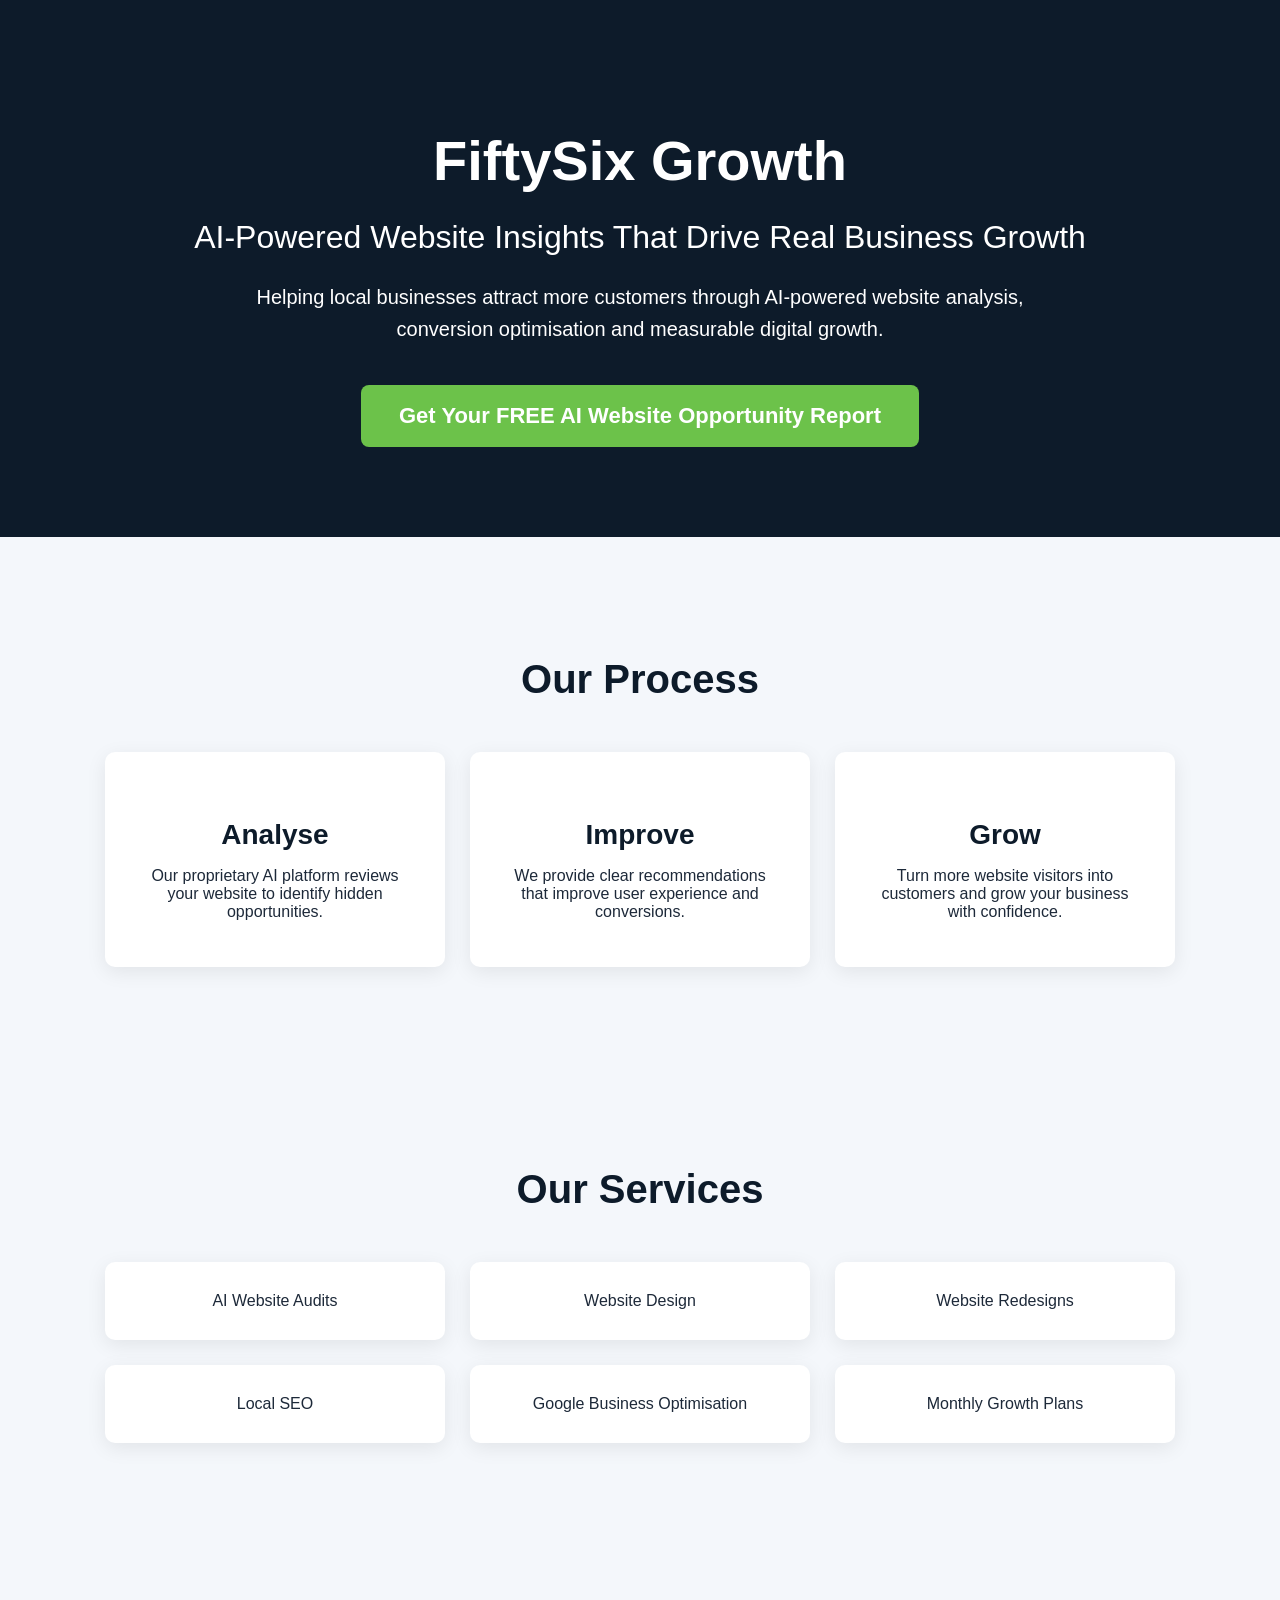
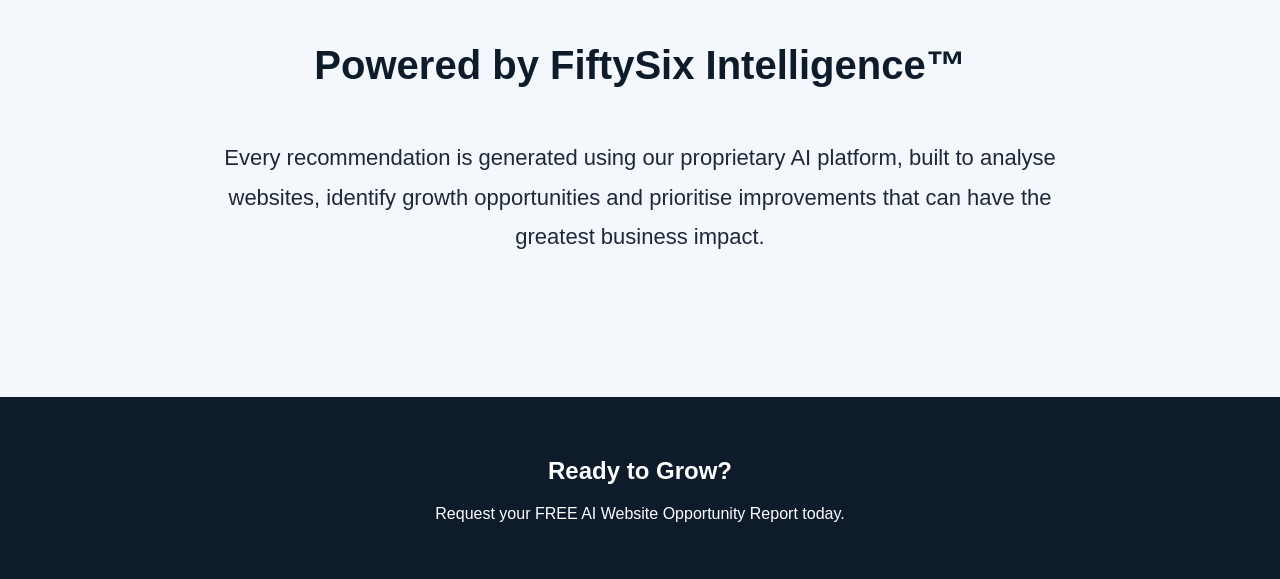
==== index.html @ 1004cc9d "Add initial homepage" ====
<!DOCTYPE html>
<html lang="en">
<head>
<meta charset="UTF-8">
<meta name="viewport" content="width=device-width, initial-scale=1.0">

<title>FiftySix Growth | AI Website Growth Experts</title>

<style>

body{
margin:0;
font-family:Arial, Helvetica, sans-serif;
background:#f4f7fb;
color:#1d2939;
}

header{
background:#0d1b2a;
color:white;
padding:90px 20px;
text-align:center;
}

header h1{
font-size:56px;
margin-bottom:15px;
}

header h2{
font-size:32px;
font-weight:300;
margin-bottom:25px;
}

header p{
max-width:850px;
margin:auto;
font-size:20px;
line-height:1.6;
}

.button{
display:inline-block;
margin-top:40px;
padding:18px 38px;
background:#6cc24a;
color:white;
text-decoration:none;
font-size:22px;
font-weight:bold;
border-radius:8px;
}

section{
max-width:1100px;
margin:auto;
padding:80px 20px;
}

h3{
font-size:40px;
text-align:center;
margin-bottom:50px;
color:#0d1b2a;
}

.cards{
display:flex;
gap:25px;
flex-wrap:wrap;
justify-content:center;
}

.card{
background:white;
padding:30px;
border-radius:10px;
box-shadow:0 5px 20px rgba(0,0,0,.08);
width:280px;
text-align:center;
}

.card h4{
font-size:28px;
margin-bottom:15px;
color:#0d1b2a;
}

footer{
background:#0d1b2a;
color:white;
padding:40px;
text-align:center;
margin-top:60px;
}

</style>

</head>

<body>

<header>

<h1>FiftySix Growth</h1>

<h2>AI-Powered Website Insights That Drive Real Business Growth</h2>

<p>

Helping local businesses attract more customers through AI-powered website analysis,
conversion optimisation and measurable digital growth.

</p>

<a class="button" href="#">
Get Your FREE AI Website Opportunity Report
</a>

</header>

<section>

<h3>Our Process</h3>

<div class="cards">

<div class="card">
<h4>Analyse</h4>
<p>
Our proprietary AI platform reviews your website to identify hidden opportunities.
</p>
</div>

<div class="card">
<h4>Improve</h4>
<p>
We provide clear recommendations that improve user experience and conversions.
</p>
</div>

<div class="card">
<h4>Grow</h4>
<p>
Turn more website visitors into customers and grow your business with confidence.
</p>
</div>

</div>

</section>

<section>

<h3>Our Services</h3>

<div class="cards">

<div class="card">AI Website Audits</div>

<div class="card">Website Design</div>

<div class="card">Website Redesigns</div>

<div class="card">Local SEO</div>

<div class="card">Google Business Optimisation</div>

<div class="card">Monthly Growth Plans</div>

</div>

</section>

<section>

<h3>Powered by FiftySix Intelligence™</h3>

<p style="text-align:center;font-size:22px;max-width:900px;margin:auto;line-height:1.8;">

Every recommendation is generated using our proprietary AI platform,
built to analyse websites, identify growth opportunities and prioritise improvements
that can have the greatest business impact.

</p>

</section>

<footer>

<h2>Ready to Grow?</h2>

<p>

Request your FREE AI Website Opportunity Report today.

</p>

</footer>

</body>
</html>
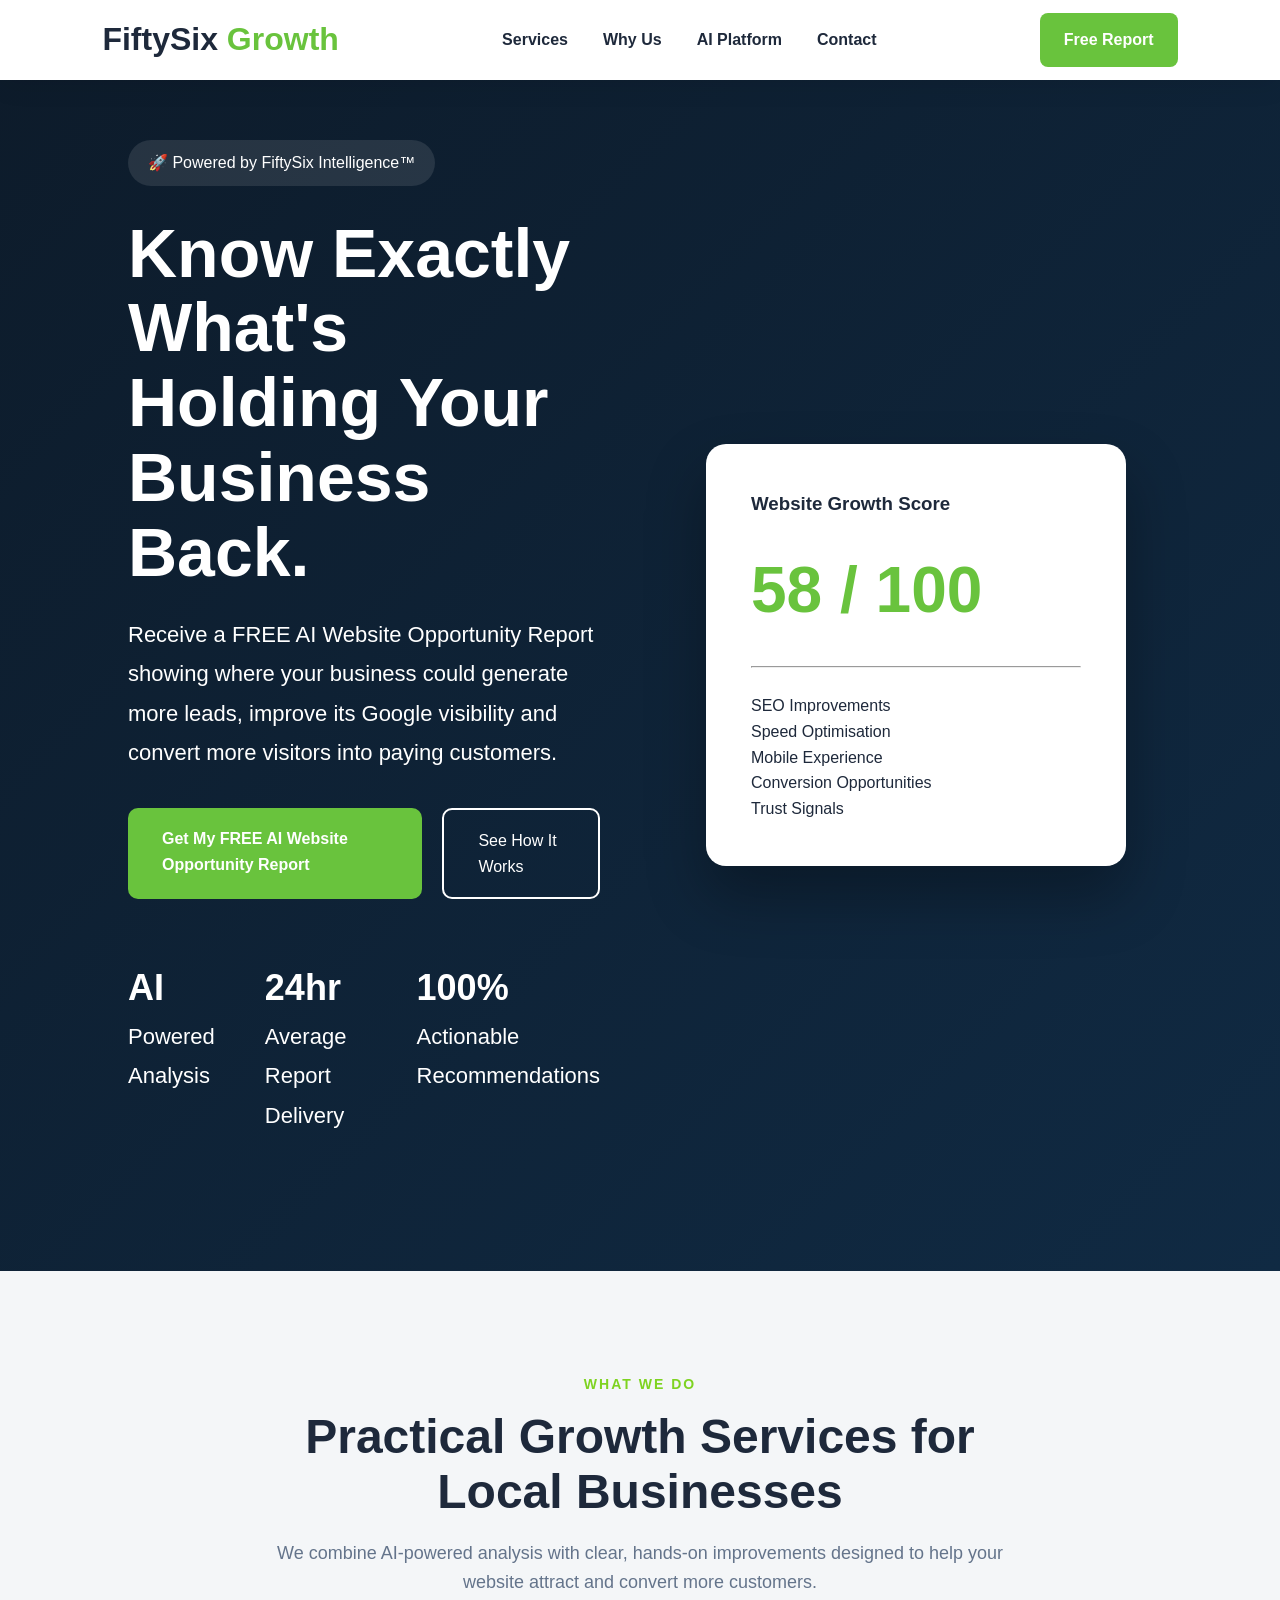
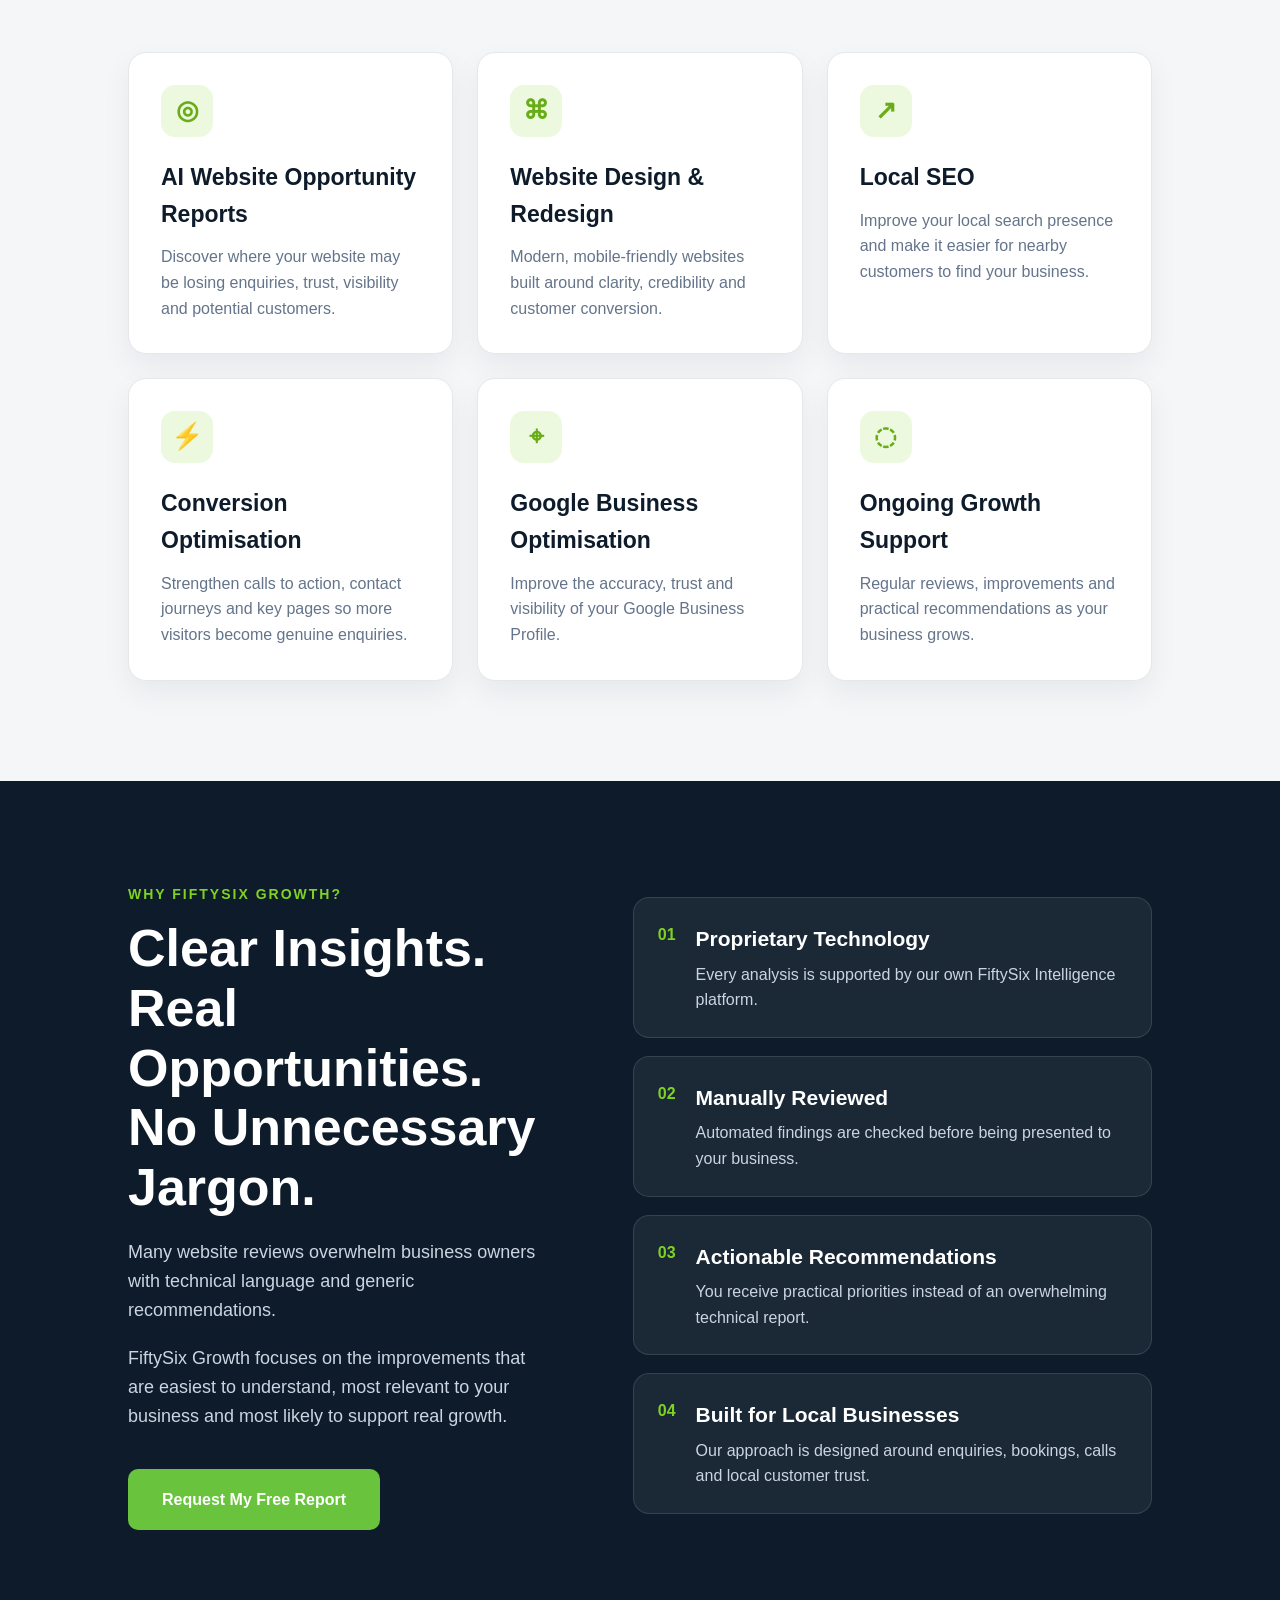
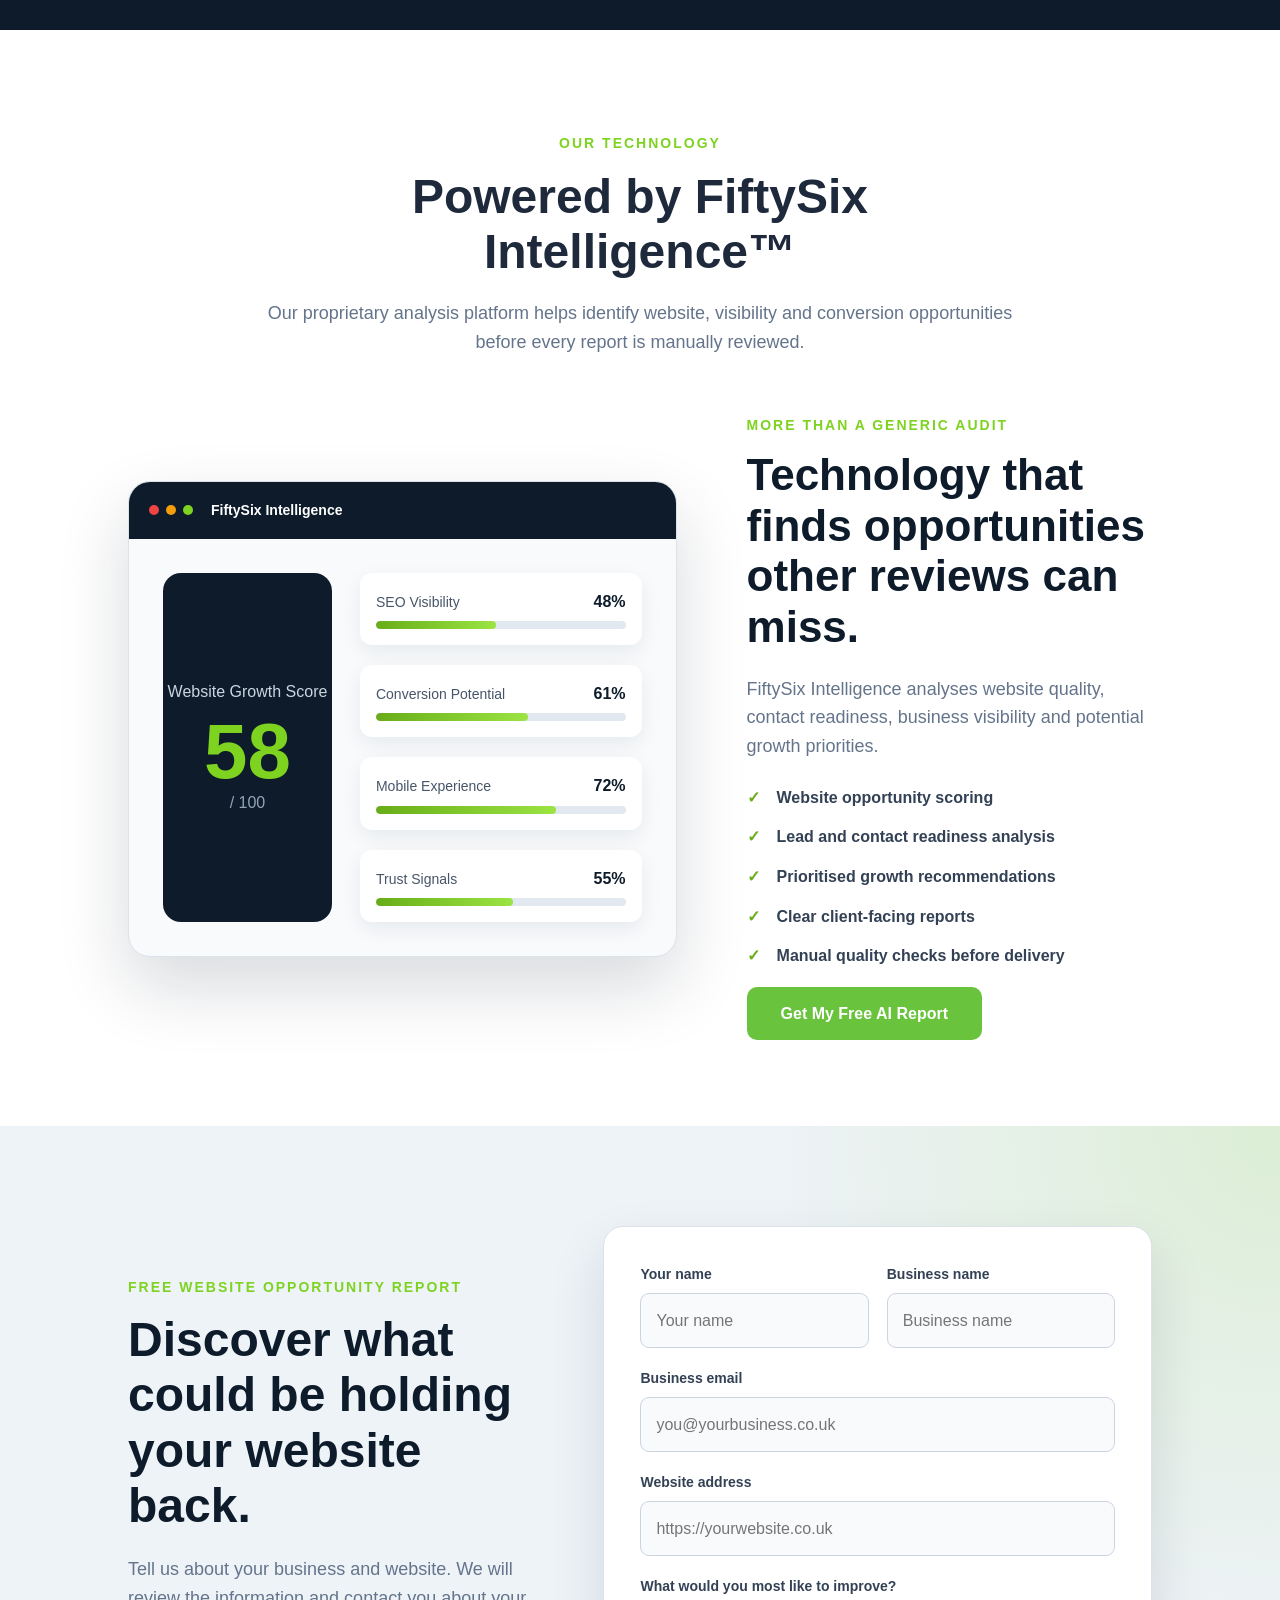
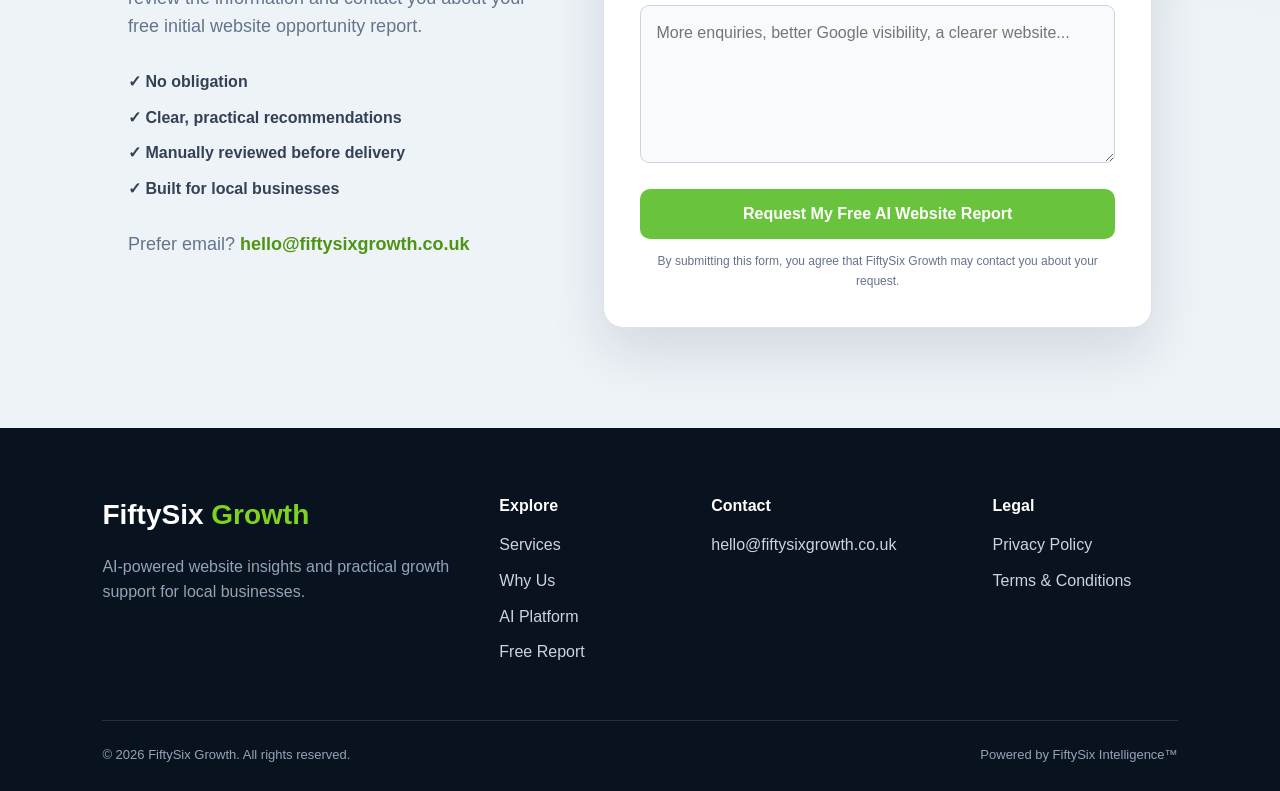
==== commit cb0c3800: "Website v2.0 premium launch homepage" ====
--- a/index.html
+++ b/index.html
@@ -1,203 +1,558 @@
 <!DOCTYPE html>
 <html lang="en">
+
 <head>
+
 <meta charset="UTF-8">
 <meta name="viewport" content="width=device-width, initial-scale=1.0">
 
-<title>FiftySix Growth | AI Website Growth Experts</title>
-
-<style>
-
-body{
-margin:0;
-font-family:Arial, Helvetica, sans-serif;
-background:#f4f7fb;
-color:#1d2939;
-}
-
-header{
-background:#0d1b2a;
-color:white;
-padding:90px 20px;
-text-align:center;
-}
-
-header h1{
-font-size:56px;
-margin-bottom:15px;
-}
-
-header h2{
-font-size:32px;
-font-weight:300;
-margin-bottom:25px;
-}
-
-header p{
-max-width:850px;
-margin:auto;
-font-size:20px;
-line-height:1.6;
-}
-
-.button{
-display:inline-block;
-margin-top:40px;
-padding:18px 38px;
-background:#6cc24a;
-color:white;
-text-decoration:none;
-font-size:22px;
-font-weight:bold;
-border-radius:8px;
-}
-
-section{
-max-width:1100px;
-margin:auto;
-padding:80px 20px;
-}
-
-h3{
-font-size:40px;
-text-align:center;
-margin-bottom:50px;
-color:#0d1b2a;
-}
-
-.cards{
-display:flex;
-gap:25px;
-flex-wrap:wrap;
-justify-content:center;
-}
-
-.card{
-background:white;
-padding:30px;
-border-radius:10px;
-box-shadow:0 5px 20px rgba(0,0,0,.08);
-width:280px;
-text-align:center;
-}
-
-.card h4{
-font-size:28px;
-margin-bottom:15px;
-color:#0d1b2a;
-}
-
-footer{
-background:#0d1b2a;
-color:white;
-padding:40px;
-text-align:center;
-margin-top:60px;
-}
-
-</style>
+<title>FiftySix Growth</title>
+
+<link rel="stylesheet" href="style.css">
 
 </head>
 
 <body>
 
-<header>
-
-<h1>FiftySix Growth</h1>
-
-<h2>AI-Powered Website Insights That Drive Real Business Growth</h2>
+<header class="navbar">
+
+    <div class="logo">
+        FiftySix <span>Growth</span>
+    </div>
+
+    <nav>
+
+        <a href="#services">Services</a>
+
+        <a href="#why">Why Us</a>
+
+        <a href="#software">AI Platform</a>
+
+        <a href="#contact">Contact</a>
+
+    </nav>
+
+    <a href="#contact" class="nav-button">
+        Free Report
+    </a>
+
+</header>
+
+<section id="hero">
+
+<div class="hero-content">
+
+<div class="hero-left">
+
+<div class="badge">
+
+🚀 Powered by FiftySix Intelligence™
+
+</div>
+
+<h1>
+
+Know Exactly What's Holding Your Business Back.
+
+</h1>
 
 <p>
 
-Helping local businesses attract more customers through AI-powered website analysis,
-conversion optimisation and measurable digital growth.
+Receive a FREE AI Website Opportunity Report showing where your business could generate more leads, improve its Google visibility and convert more visitors into paying customers.
 
 </p>
 
-<a class="button" href="#">
-Get Your FREE AI Website Opportunity Report
+<div class="hero-buttons">
+
+<a href="#contact" class="primary-button">
+
+Get My FREE AI Website Opportunity Report
+
 </a>
 
-</header>
-
-<section>
-
-<h3>Our Process</h3>
-
-<div class="cards">
-
-<div class="card">
-<h4>Analyse</h4>
-<p>
-Our proprietary AI platform reviews your website to identify hidden opportunities.
-</p>
-</div>
-
-<div class="card">
-<h4>Improve</h4>
-<p>
-We provide clear recommendations that improve user experience and conversions.
-</p>
-</div>
-
-<div class="card">
-<h4>Grow</h4>
-<p>
-Turn more website visitors into customers and grow your business with confidence.
-</p>
+<a href="#software" class="secondary-button">
+
+See How It Works
+
+</a>
+
+</div>
+
+<div class="stats">
+
+<div>
+
+<h2>AI</h2>
+
+<p>Powered Analysis</p>
+
+</div>
+
+<div>
+
+<h2>24hr</h2>
+
+<p>Average Report Delivery</p>
+
+</div>
+
+<div>
+
+<h2>100%</h2>
+
+<p>Actionable Recommendations</p>
+
+</div>
+
+</div>
+
+</div>
+
+<div class="hero-right">
+
+<div class="mock-card">
+
+<h3>Website Growth Score</h3>
+
+<h1>58 / 100</h1>
+
+<hr>
+
+<p>SEO Improvements</p>
+
+<p>Speed Optimisation</p>
+
+<p>Mobile Experience</p>
+
+<p>Conversion Opportunities</p>
+
+<p>Trust Signals</p>
+
+</div>
+
 </div>
 
 </div>
 
 </section>
 
-<section>
-
-<h3>Our Services</h3>
-
-<div class="cards">
-
-<div class="card">AI Website Audits</div>
-
-<div class="card">Website Design</div>
-
-<div class="card">Website Redesigns</div>
-
-<div class="card">Local SEO</div>
-
-<div class="card">Google Business Optimisation</div>
-
-<div class="card">Monthly Growth Plans</div>
-
-</div>
+<section id="services" class="light-section">
+
+    <div class="section-heading">
+        <span>WHAT WE DO</span>
+        <h2>Practical Growth Services for Local Businesses</h2>
+        <p>
+            We combine AI-powered analysis with clear, hands-on improvements
+            designed to help your website attract and convert more customers.
+        </p>
+    </div>
+
+    <div class="service-grid">
+
+        <article class="service-card">
+            <div class="service-icon">◎</div>
+            <h3>AI Website Opportunity Reports</h3>
+            <p>
+                Discover where your website may be losing enquiries, trust,
+                visibility and potential customers.
+            </p>
+        </article>
+
+        <article class="service-card">
+            <div class="service-icon">⌘</div>
+            <h3>Website Design & Redesign</h3>
+            <p>
+                Modern, mobile-friendly websites built around clarity,
+                credibility and customer conversion.
+            </p>
+        </article>
+
+        <article class="service-card">
+            <div class="service-icon">↗</div>
+            <h3>Local SEO</h3>
+            <p>
+                Improve your local search presence and make it easier for nearby
+                customers to find your business.
+            </p>
+        </article>
+
+        <article class="service-card">
+            <div class="service-icon">⚡</div>
+            <h3>Conversion Optimisation</h3>
+            <p>
+                Strengthen calls to action, contact journeys and key pages so
+                more visitors become genuine enquiries.
+            </p>
+        </article>
+
+        <article class="service-card">
+            <div class="service-icon">⌖</div>
+            <h3>Google Business Optimisation</h3>
+            <p>
+                Improve the accuracy, trust and visibility of your Google
+                Business Profile.
+            </p>
+        </article>
+
+        <article class="service-card">
+            <div class="service-icon">◌</div>
+            <h3>Ongoing Growth Support</h3>
+            <p>
+                Regular reviews, improvements and practical recommendations as
+                your business grows.
+            </p>
+        </article>
+
+    </div>
 
 </section>
 
-<section>
-
-<h3>Powered by FiftySix Intelligence™</h3>
-
-<p style="text-align:center;font-size:22px;max-width:900px;margin:auto;line-height:1.8;">
-
-Every recommendation is generated using our proprietary AI platform,
-built to analyse websites, identify growth opportunities and prioritise improvements
-that can have the greatest business impact.
-
-</p>
+<section id="why" class="dark-section">
+
+    <div class="why-layout">
+
+        <div class="why-copy">
+
+            <span class="eyebrow">WHY FIFTYSIX GROWTH?</span>
+
+            <h2>
+                Clear Insights.<br>
+                Real Opportunities.<br>
+                No Unnecessary Jargon.
+            </h2>
+
+            <p>
+                Many website reviews overwhelm business owners with technical
+                language and generic recommendations.
+            </p>
+
+            <p>
+                FiftySix Growth focuses on the improvements that are easiest to
+                understand, most relevant to your business and most likely to
+                support real growth.
+            </p>
+
+            <a href="#contact" class="primary-button">
+                Request My Free Report
+            </a>
+
+        </div>
+
+        <div class="benefit-list">
+
+            <div class="benefit-item">
+                <span>01</span>
+                <div>
+                    <h3>Proprietary Technology</h3>
+                    <p>
+                        Every analysis is supported by our own FiftySix
+                        Intelligence platform.
+                    </p>
+                </div>
+            </div>
+
+            <div class="benefit-item">
+                <span>02</span>
+                <div>
+                    <h3>Manually Reviewed</h3>
+                    <p>
+                        Automated findings are checked before being presented to
+                        your business.
+                    </p>
+                </div>
+            </div>
+
+            <div class="benefit-item">
+                <span>03</span>
+                <div>
+                    <h3>Actionable Recommendations</h3>
+                    <p>
+                        You receive practical priorities instead of an
+                        overwhelming technical report.
+                    </p>
+                </div>
+            </div>
+
+            <div class="benefit-item">
+                <span>04</span>
+                <div>
+                    <h3>Built for Local Businesses</h3>
+                    <p>
+                        Our approach is designed around enquiries, bookings,
+                        calls and local customer trust.
+                    </p>
+                </div>
+            </div>
+
+        </div>
+
+    </div>
 
 </section>
 
-<footer>
-
-<h2>Ready to Grow?</h2>
-
-<p>
-
-Request your FREE AI Website Opportunity Report today.
-
-</p>
+<section id="software" class="software-section">
+
+    <div class="section-heading">
+        <span>OUR TECHNOLOGY</span>
+        <h2>Powered by FiftySix Intelligence™</h2>
+        <p>
+            Our proprietary analysis platform helps identify website,
+            visibility and conversion opportunities before every report
+            is manually reviewed.
+        </p>
+    </div>
+
+    <div class="software-layout">
+
+        <div class="software-preview">
+
+            <div class="preview-topbar">
+                <div class="preview-dots">
+                    <span></span>
+                    <span></span>
+                    <span></span>
+                </div>
+
+                <p>FiftySix Intelligence</p>
+            </div>
+
+            <div class="preview-content">
+
+                <div class="score-panel">
+                    <p>Website Growth Score</p>
+                    <strong>58</strong>
+                    <span>/ 100</span>
+                </div>
+
+                <div class="preview-metrics">
+
+                    <div>
+                        <span>SEO Visibility</span>
+                        <strong>48%</strong>
+                        <div class="metric-bar">
+                            <i style="width: 48%;"></i>
+                        </div>
+                    </div>
+
+                    <div>
+                        <span>Conversion Potential</span>
+                        <strong>61%</strong>
+                        <div class="metric-bar">
+                            <i style="width: 61%;"></i>
+                        </div>
+                    </div>
+
+                    <div>
+                        <span>Mobile Experience</span>
+                        <strong>72%</strong>
+                        <div class="metric-bar">
+                            <i style="width: 72%;"></i>
+                        </div>
+                    </div>
+
+                    <div>
+                        <span>Trust Signals</span>
+                        <strong>55%</strong>
+                        <div class="metric-bar">
+                            <i style="width: 55%;"></i>
+                        </div>
+                    </div>
+
+                </div>
+
+            </div>
+
+        </div>
+
+        <div class="software-copy">
+
+            <span class="eyebrow">MORE THAN A GENERIC AUDIT</span>
+
+            <h2>
+                Technology that finds opportunities other reviews can miss.
+            </h2>
+
+            <p>
+                FiftySix Intelligence analyses website quality, contact
+                readiness, business visibility and potential growth priorities.
+            </p>
+
+            <ul class="feature-list">
+                <li>Website opportunity scoring</li>
+                <li>Lead and contact readiness analysis</li>
+                <li>Prioritised growth recommendations</li>
+                <li>Clear client-facing reports</li>
+                <li>Manual quality checks before delivery</li>
+            </ul>
+
+            <a href="#contact" class="primary-button">
+                Get My Free AI Report
+            </a>
+
+        </div>
+
+    </div>
+
+</section>
+
+<section id="contact" class="contact-section">
+
+    <div class="contact-layout">
+
+        <div class="contact-copy">
+
+            <span class="eyebrow">FREE WEBSITE OPPORTUNITY REPORT</span>
+
+            <h2>Discover what could be holding your website back.</h2>
+
+            <p>
+                Tell us about your business and website. We will review the
+                information and contact you about your free initial website
+                opportunity report.
+            </p>
+
+            <div class="contact-points">
+                <p>✓ No obligation</p>
+                <p>✓ Clear, practical recommendations</p>
+                <p>✓ Manually reviewed before delivery</p>
+                <p>✓ Built for local businesses</p>
+            </div>
+
+            <p class="contact-email">
+                Prefer email?
+                <a href="mailto:hello@fiftysixgrowth.co.uk">
+                    hello@fiftysixgrowth.co.uk
+                </a>
+            </p>
+
+        </div>
+
+        <form id="report-form" class="report-form">
+
+            <div class="form-row">
+
+                <div class="form-group">
+                    <label for="name">Your name</label>
+                    <input
+                        type="text"
+                        id="name"
+                        name="name"
+                        required
+                        placeholder="Your name"
+                    >
+                </div>
+
+                <div class="form-group">
+                    <label for="business">Business name</label>
+                    <input
+                        type="text"
+                        id="business"
+                        name="business"
+                        required
+                        placeholder="Business name"
+                    >
+                </div>
+
+            </div>
+
+            <div class="form-group">
+                <label for="email">Business email</label>
+                <input
+                    type="email"
+                    id="email"
+                    name="email"
+                    required
+                    placeholder="you@yourbusiness.co.uk"
+                >
+            </div>
+
+            <div class="form-group">
+                <label for="website">Website address</label>
+                <input
+                    type="url"
+                    id="website"
+                    name="website"
+                    required
+                    placeholder="https://yourwebsite.co.uk"
+                >
+            </div>
+
+            <div class="form-group">
+                <label for="message">What would you most like to improve?</label>
+                <textarea
+                    id="message"
+                    name="message"
+                    rows="5"
+                    placeholder="More enquiries, better Google visibility, a clearer website..."
+                ></textarea>
+            </div>
+
+            <button type="submit" class="form-button">
+                Request My Free AI Website Report
+            </button>
+
+            <p class="form-note">
+                By submitting this form, you agree that FiftySix Growth may
+                contact you about your request.
+            </p>
+
+        </form>
+
+    </div>
+
+</section>
+
+<footer class="site-footer">
+
+    <div class="footer-grid">
+
+        <div>
+            <div class="footer-logo">
+                FiftySix <span>Growth</span>
+            </div>
+
+            <p>
+                AI-powered website insights and practical growth support
+                for local businesses.
+            </p>
+        </div>
+
+        <div>
+            <h3>Explore</h3>
+            <a href="#services">Services</a>
+            <a href="#why">Why Us</a>
+            <a href="#software">AI Platform</a>
+            <a href="#contact">Free Report</a>
+        </div>
+
+        <div>
+            <h3>Contact</h3>
+            <a href="mailto:hello@fiftysixgrowth.co.uk">
+                hello@fiftysixgrowth.co.uk
+            </a>
+        </div>
+
+        <div>
+            <h3>Legal</h3>
+            <a href="privacy.html">Privacy Policy</a>
+            <a href="terms.html">Terms & Conditions</a>
+        </div>
+
+    </div>
+
+    <div class="footer-bottom">
+        <p>
+            © <span id="current-year"></span> FiftySix Growth.
+            All rights reserved.
+        </p>
+
+        <p>Powered by FiftySix Intelligence™</p>
+    </div>
 
 </footer>
 
+<script src="script.js"></script>
+
 </body>
-</html>
+
+</html>
--- a/style.css
+++ b/style.css
@@ -0,0 +1,927 @@
+*{
+margin:0;
+padding:0;
+box-sizing:border-box;
+}
+
+body{
+
+font-family:Arial, Helvetica, sans-serif;
+
+background:#F5F7FA;
+
+color:#1E293B;
+
+line-height:1.6;
+
+}
+
+section{
+
+padding:100px 10%;
+
+}
+
+h1,h2,h3{
+
+font-weight:700;
+
+}
+
+a{
+
+text-decoration:none;
+
+}
+
+/* ---------- NAVIGATION ---------- */
+
+.navbar{
+
+position:fixed;
+
+top:0;
+
+left:0;
+
+right:0;
+
+height:80px;
+
+background:white;
+
+display:flex;
+
+justify-content:space-between;
+
+align-items:center;
+
+padding:0 8%;
+
+box-shadow:0 5px 25px rgba(0,0,0,.08);
+
+z-index:1000;
+
+}
+
+.logo{
+
+font-size:32px;
+
+font-weight:bold;
+
+}
+
+.logo span{
+
+color:#69C33D;
+
+}
+
+nav{
+
+display:flex;
+
+gap:35px;
+
+}
+
+nav a{
+
+color:#1E293B;
+
+font-weight:600;
+
+}
+
+.nav-button{
+
+background:#69C33D;
+
+padding:14px 24px;
+
+border-radius:8px;
+
+color:white;
+
+font-weight:bold;
+
+}
+
+/* ---------- HERO ---------- */
+
+#hero{
+
+min-height:100vh;
+
+display:flex;
+
+align-items:center;
+
+background:linear-gradient(135deg,#0D1B2A,#102A43);
+
+color:white;
+
+padding-top:140px;
+
+}
+
+.hero-content{
+
+display:flex;
+
+justify-content:space-between;
+
+align-items:center;
+
+gap:80px;
+
+width:100%;
+
+}
+
+.hero-left{
+
+flex:1;
+
+}
+
+.hero-right{
+
+flex:1;
+
+display:flex;
+
+justify-content:center;
+
+}
+
+.badge{
+
+display:inline-block;
+
+padding:10px 20px;
+
+background:rgba(255,255,255,.1);
+
+border-radius:50px;
+
+margin-bottom:30px;
+
+}
+
+.hero-left h1{
+
+font-size:68px;
+
+line-height:1.1;
+
+margin-bottom:25px;
+
+}
+
+.hero-left p{
+
+font-size:22px;
+
+line-height:1.8;
+
+margin-bottom:35px;
+
+max-width:700px;
+
+}
+
+.hero-buttons{
+
+display:flex;
+
+gap:20px;
+
+margin-bottom:60px;
+
+}
+
+.primary-button{
+
+background:#69C33D;
+
+padding:18px 34px;
+
+border-radius:10px;
+
+color:white;
+
+font-weight:bold;
+
+}
+
+.secondary-button{
+
+border:2px solid white;
+
+padding:18px 34px;
+
+border-radius:10px;
+
+color:white;
+
+}
+
+.stats{
+
+display:flex;
+
+gap:50px;
+
+}
+
+.stats h2{
+
+font-size:36px;
+
+}
+
+.mock-card{
+
+background:white;
+
+color:#1E293B;
+
+padding:45px;
+
+border-radius:20px;
+
+box-shadow:0 30px 60px rgba(0,0,0,.3);
+
+width:420px;
+
+}
+
+.mock-card h1{
+
+font-size:64px;
+
+color:#69C33D;
+
+margin:20px 0;
+
+}
+
+.mock-card hr{
+
+margin:25px 0;
+
+}
+
+/* ---------- SHARED SECTIONS ---------- */
+
+.light-section {
+    background: #f4f6f8;
+}
+
+.dark-section {
+    background: #0d1b2a;
+    color: white;
+}
+
+.section-heading {
+    max-width: 760px;
+    margin: 0 auto 55px;
+    text-align: center;
+}
+
+.section-heading span,
+.eyebrow {
+    display: inline-block;
+    margin-bottom: 14px;
+    color: #7ed321;
+    font-size: 14px;
+    font-weight: 800;
+    letter-spacing: 2px;
+}
+
+.section-heading h2,
+.why-copy h2 {
+    margin-bottom: 20px;
+    font-size: 48px;
+    line-height: 1.15;
+}
+
+.section-heading p {
+    color: #64748b;
+    font-size: 18px;
+}
+
+/* ---------- SERVICES ---------- */
+
+.service-grid {
+    display: grid;
+    grid-template-columns: repeat(3, 1fr);
+    gap: 24px;
+}
+
+.service-card {
+    padding: 32px;
+    background: white;
+    border: 1px solid #e5e7eb;
+    border-radius: 18px;
+    box-shadow: 0 12px 30px rgba(15, 23, 42, 0.06);
+    transition: transform 0.25s ease, box-shadow 0.25s ease;
+}
+
+.service-card:hover {
+    transform: translateY(-7px);
+    box-shadow: 0 20px 45px rgba(15, 23, 42, 0.12);
+}
+
+.service-icon {
+    display: flex;
+    width: 52px;
+    height: 52px;
+    margin-bottom: 22px;
+    align-items: center;
+    justify-content: center;
+    border-radius: 14px;
+    background: rgba(126, 211, 33, 0.14);
+    color: #68ad18;
+    font-size: 26px;
+    font-weight: 800;
+}
+
+.service-card h3 {
+    margin-bottom: 12px;
+    font-size: 23px;
+    color: #0d1b2a;
+}
+
+.service-card p {
+    color: #64748b;
+}
+
+/* ---------- WHY US ---------- */
+
+.why-layout {
+    display: grid;
+    grid-template-columns: 0.9fr 1.1fr;
+    gap: 80px;
+    align-items: center;
+}
+
+.why-copy h2 {
+    font-size: 52px;
+}
+
+.why-copy p {
+    max-width: 620px;
+    margin-bottom: 20px;
+    color: #cbd5e1;
+    font-size: 18px;
+}
+
+.why-copy .primary-button {
+    display: inline-block;
+    margin-top: 18px;
+}
+
+.benefit-list {
+    display: grid;
+    gap: 18px;
+}
+
+.benefit-item {
+    display: flex;
+    gap: 20px;
+    padding: 24px;
+    border: 1px solid rgba(255, 255, 255, 0.12);
+    border-radius: 16px;
+    background: rgba(255, 255, 255, 0.06);
+}
+
+.benefit-item > span {
+    color: #7ed321;
+    font-size: 16px;
+    font-weight: 800;
+}
+
+.benefit-item h3 {
+    margin-bottom: 6px;
+    font-size: 21px;
+}
+
+.benefit-item p {
+    color: #cbd5e1;
+}
+
+/* ---------- RESPONSIVE ---------- */
+
+@media (max-width: 900px) {
+    nav {
+        display: none;
+    }
+
+    .hero-content,
+    .why-layout {
+        grid-template-columns: 1fr;
+        display: grid;
+    }
+
+    .hero-left h1 {
+        font-size: 48px;
+    }
+
+    .service-grid {
+        grid-template-columns: repeat(2, 1fr);
+    }
+
+    .stats {
+        flex-wrap: wrap;
+    }
+}
+
+@media (max-width: 620px) {
+    section {
+        padding: 75px 7%;
+    }
+
+    .navbar {
+        padding: 0 5%;
+    }
+
+    .logo {
+        font-size: 23px;
+    }
+
+    .nav-button {
+        padding: 10px 14px;
+        font-size: 13px;
+    }
+
+    .hero-left h1 {
+        font-size: 40px;
+    }
+
+    .hero-left p {
+        font-size: 18px;
+    }
+
+    .hero-buttons {
+        flex-direction: column;
+    }
+
+    .primary-button,
+    .secondary-button {
+        text-align: center;
+    }
+
+    .service-grid {
+        grid-template-columns: 1fr;
+    }
+
+    .section-heading h2,
+    .why-copy h2 {
+        font-size: 36px;
+    }
+
+    .mock-card {
+        width: 100%;
+    }
+}
+/* ---------- SOFTWARE SHOWCASE ---------- */
+
+.software-section {
+    background: white;
+}
+
+.software-layout {
+    display: grid;
+    grid-template-columns: 1.15fr 0.85fr;
+    gap: 70px;
+    align-items: center;
+}
+
+.software-preview {
+    overflow: hidden;
+    border: 1px solid #dbe2ea;
+    border-radius: 22px;
+    background: #f8fafc;
+    box-shadow: 0 30px 70px rgba(15, 23, 42, 0.16);
+}
+
+.preview-topbar {
+    display: flex;
+    align-items: center;
+    gap: 18px;
+    padding: 17px 20px;
+    background: #0d1b2a;
+    color: white;
+}
+
+.preview-topbar p {
+    font-size: 14px;
+    font-weight: 700;
+}
+
+.preview-dots {
+    display: flex;
+    gap: 7px;
+}
+
+.preview-dots span {
+    width: 10px;
+    height: 10px;
+    border-radius: 50%;
+    background: #64748b;
+}
+
+.preview-dots span:first-child {
+    background: #ef4444;
+}
+
+.preview-dots span:nth-child(2) {
+    background: #f59e0b;
+}
+
+.preview-dots span:nth-child(3) {
+    background: #7ed321;
+}
+
+.preview-content {
+    display: grid;
+    grid-template-columns: 0.75fr 1.25fr;
+    gap: 28px;
+    padding: 34px;
+}
+
+.score-panel {
+    display: flex;
+    min-height: 230px;
+    flex-direction: column;
+    align-items: center;
+    justify-content: center;
+    border-radius: 18px;
+    background: #0d1b2a;
+    color: white;
+    text-align: center;
+}
+
+.score-panel p {
+    margin-bottom: 8px;
+    color: #cbd5e1;
+}
+
+.score-panel strong {
+    color: #7ed321;
+    font-size: 78px;
+    line-height: 1;
+}
+
+.score-panel span {
+    color: #94a3b8;
+}
+
+.preview-metrics {
+    display: grid;
+    gap: 20px;
+}
+
+.preview-metrics > div {
+    padding: 16px;
+    border-radius: 12px;
+    background: white;
+    box-shadow: 0 7px 20px rgba(15, 23, 42, 0.07);
+}
+
+.preview-metrics span {
+    display: inline-block;
+    margin-bottom: 8px;
+    color: #475569;
+    font-size: 14px;
+}
+
+.preview-metrics strong {
+    float: right;
+    color: #0d1b2a;
+}
+
+.metric-bar {
+    height: 8px;
+    overflow: hidden;
+    border-radius: 999px;
+    background: #e2e8f0;
+}
+
+.metric-bar i {
+    display: block;
+    height: 100%;
+    border-radius: inherit;
+    background: linear-gradient(90deg, #68ad18, #9be443);
+}
+
+.software-copy h2 {
+    margin-bottom: 22px;
+    color: #0d1b2a;
+    font-size: 44px;
+    line-height: 1.15;
+}
+
+.software-copy > p {
+    margin-bottom: 24px;
+    color: #64748b;
+    font-size: 18px;
+}
+
+.feature-list {
+    display: grid;
+    gap: 14px;
+    margin: 0 0 32px;
+    padding: 0;
+    list-style: none;
+}
+
+.feature-list li {
+    position: relative;
+    padding-left: 30px;
+    color: #334155;
+    font-weight: 600;
+}
+
+.feature-list li::before {
+    position: absolute;
+    left: 0;
+    color: #68ad18;
+    content: "✓";
+    font-weight: 900;
+}
+
+/* ---------- CONTACT ---------- */
+
+.contact-section {
+    background:
+        radial-gradient(circle at top right, rgba(126, 211, 33, 0.16), transparent 34%),
+        #eef3f8;
+}
+
+.contact-layout {
+    display: grid;
+    grid-template-columns: 0.85fr 1.15fr;
+    gap: 70px;
+    align-items: center;
+}
+
+.contact-copy h2 {
+    margin-bottom: 22px;
+    color: #0d1b2a;
+    font-size: 48px;
+    line-height: 1.15;
+}
+
+.contact-copy > p {
+    margin-bottom: 22px;
+    color: #64748b;
+    font-size: 18px;
+}
+
+.contact-points {
+    display: grid;
+    gap: 10px;
+    margin: 28px 0;
+    color: #334155;
+    font-weight: 700;
+}
+
+.contact-email a {
+    color: #4d9413;
+    font-weight: 800;
+}
+
+.report-form {
+    padding: 36px;
+    border: 1px solid #dbe2ea;
+    border-radius: 20px;
+    background: white;
+    box-shadow: 0 24px 55px rgba(15, 23, 42, 0.12);
+}
+
+.form-row {
+    display: grid;
+    grid-template-columns: 1fr 1fr;
+    gap: 18px;
+}
+
+.form-group {
+    margin-bottom: 19px;
+}
+
+.form-group label {
+    display: block;
+    margin-bottom: 7px;
+    color: #334155;
+    font-size: 14px;
+    font-weight: 800;
+}
+
+.form-group input,
+.form-group textarea {
+    width: 100%;
+    border: 1px solid #cbd5e1;
+    border-radius: 9px;
+    padding: 14px 15px;
+    background: #f8fafc;
+    color: #0f172a;
+    font: inherit;
+    outline: none;
+}
+
+.form-group input:focus,
+.form-group textarea:focus {
+    border-color: #68ad18;
+    box-shadow: 0 0 0 3px rgba(104, 173, 24, 0.14);
+}
+
+.form-button {
+    width: 100%;
+    border: none;
+    border-radius: 10px;
+    padding: 16px;
+    background: #69c33d;
+    color: white;
+    cursor: pointer;
+    font-size: 16px;
+    font-weight: 800;
+}
+
+.form-button:hover {
+    background: #58aa30;
+}
+
+.form-note {
+    margin-top: 13px;
+    color: #64748b;
+    font-size: 12px;
+    text-align: center;
+}
+
+/* ---------- FOOTER ---------- */
+
+.site-footer {
+    margin: 0;
+    padding: 65px 8% 25px;
+    background: #08131f;
+    color: white;
+    text-align: left;
+}
+
+.footer-grid {
+    display: grid;
+    grid-template-columns: 1.5fr 0.7fr 1fr 0.8fr;
+    gap: 50px;
+    padding-bottom: 45px;
+}
+
+.footer-logo {
+    margin-bottom: 16px;
+    font-size: 28px;
+    font-weight: 900;
+}
+
+.footer-logo span {
+    color: #7ed321;
+}
+
+.footer-grid p {
+    max-width: 380px;
+    color: #94a3b8;
+}
+
+.footer-grid h3 {
+    margin-bottom: 14px;
+    font-size: 16px;
+}
+
+.footer-grid a {
+    display: block;
+    margin-bottom: 10px;
+    color: #cbd5e1;
+}
+
+.footer-grid a:hover {
+    color: #7ed321;
+}
+
+.footer-bottom {
+    display: flex;
+    justify-content: space-between;
+    gap: 20px;
+    padding-top: 24px;
+    border-top: 1px solid rgba(255, 255, 255, 0.12);
+    color: #94a3b8;
+    font-size: 13px;
+}
+
+/* ---------- EXTRA RESPONSIVE ---------- */
+
+@media (max-width: 900px) {
+    .software-layout,
+    .contact-layout {
+        grid-template-columns: 1fr;
+    }
+
+    .footer-grid {
+        grid-template-columns: repeat(2, 1fr);
+    }
+}
+
+@media (max-width: 620px) {
+    .preview-content,
+    .form-row,
+    .footer-grid {
+        grid-template-columns: 1fr;
+    }
+
+    .software-copy h2,
+    .contact-copy h2 {
+        font-size: 36px;
+    }
+
+    .report-form {
+        padding: 24px;
+    }
+
+    .footer-bottom {
+        flex-direction: column;
+    }
+}
+
+/* ---------- LEGAL PAGES ---------- */
+
+.legal-page {
+    min-height: 100vh;
+    padding-top: 80px;
+    background: #f4f6f8;
+}
+
+.legal-content {
+    max-width: 900px;
+    margin: 0 auto;
+    padding: 90px 24px;
+}
+
+.legal-content h1 {
+    margin-bottom: 8px;
+    color: #0d1b2a;
+    font-size: 54px;
+    line-height: 1.1;
+}
+
+.legal-updated {
+    margin-bottom: 50px;
+    color: #64748b;
+}
+
+.legal-content h2 {
+    margin: 38px 0 13px;
+    color: #0d1b2a;
+    font-size: 25px;
+}
+
+.legal-content p {
+    margin-bottom: 15px;
+    color: #475569;
+    font-size: 17px;
+}
+
+.legal-content ul {
+    display: grid;
+    gap: 9px;
+    margin: 12px 0 22px 25px;
+    color: #475569;
+}
+
+.legal-content a {
+    color: #4d9413;
+    font-weight: 700;
+}
+
+.legal-note {
+    margin-top: 45px;
+    padding: 18px;
+    border-left: 4px solid #7ed321;
+    background: white;
+    border-radius: 5px;
+}
+
+.site-footer .footer-bottom a {
+    display: inline;
+    color: #cbd5e1;
+}
+
+@media (max-width: 620px) {
+    .legal-content {
+        padding: 65px 7%;
+    }
+
+    .legal-content h1 {
+        font-size: 40px;
+    }
+}
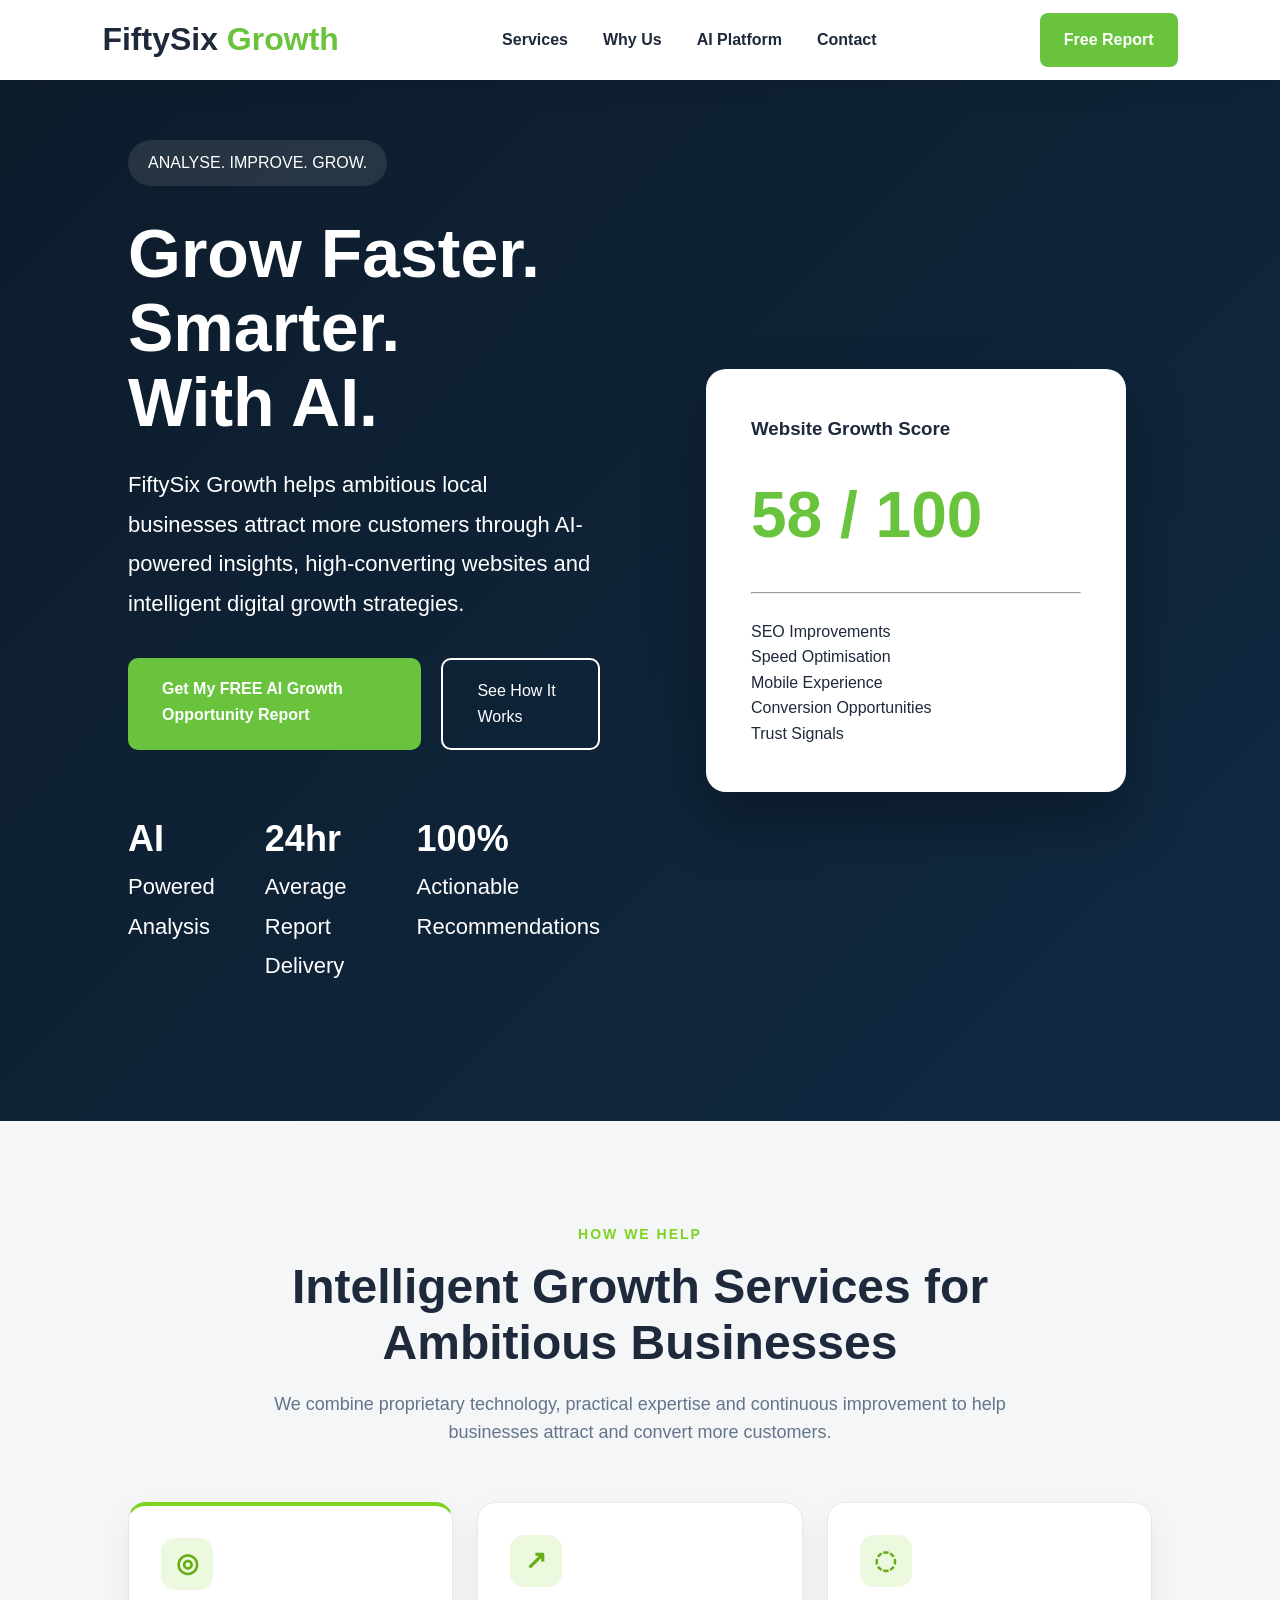
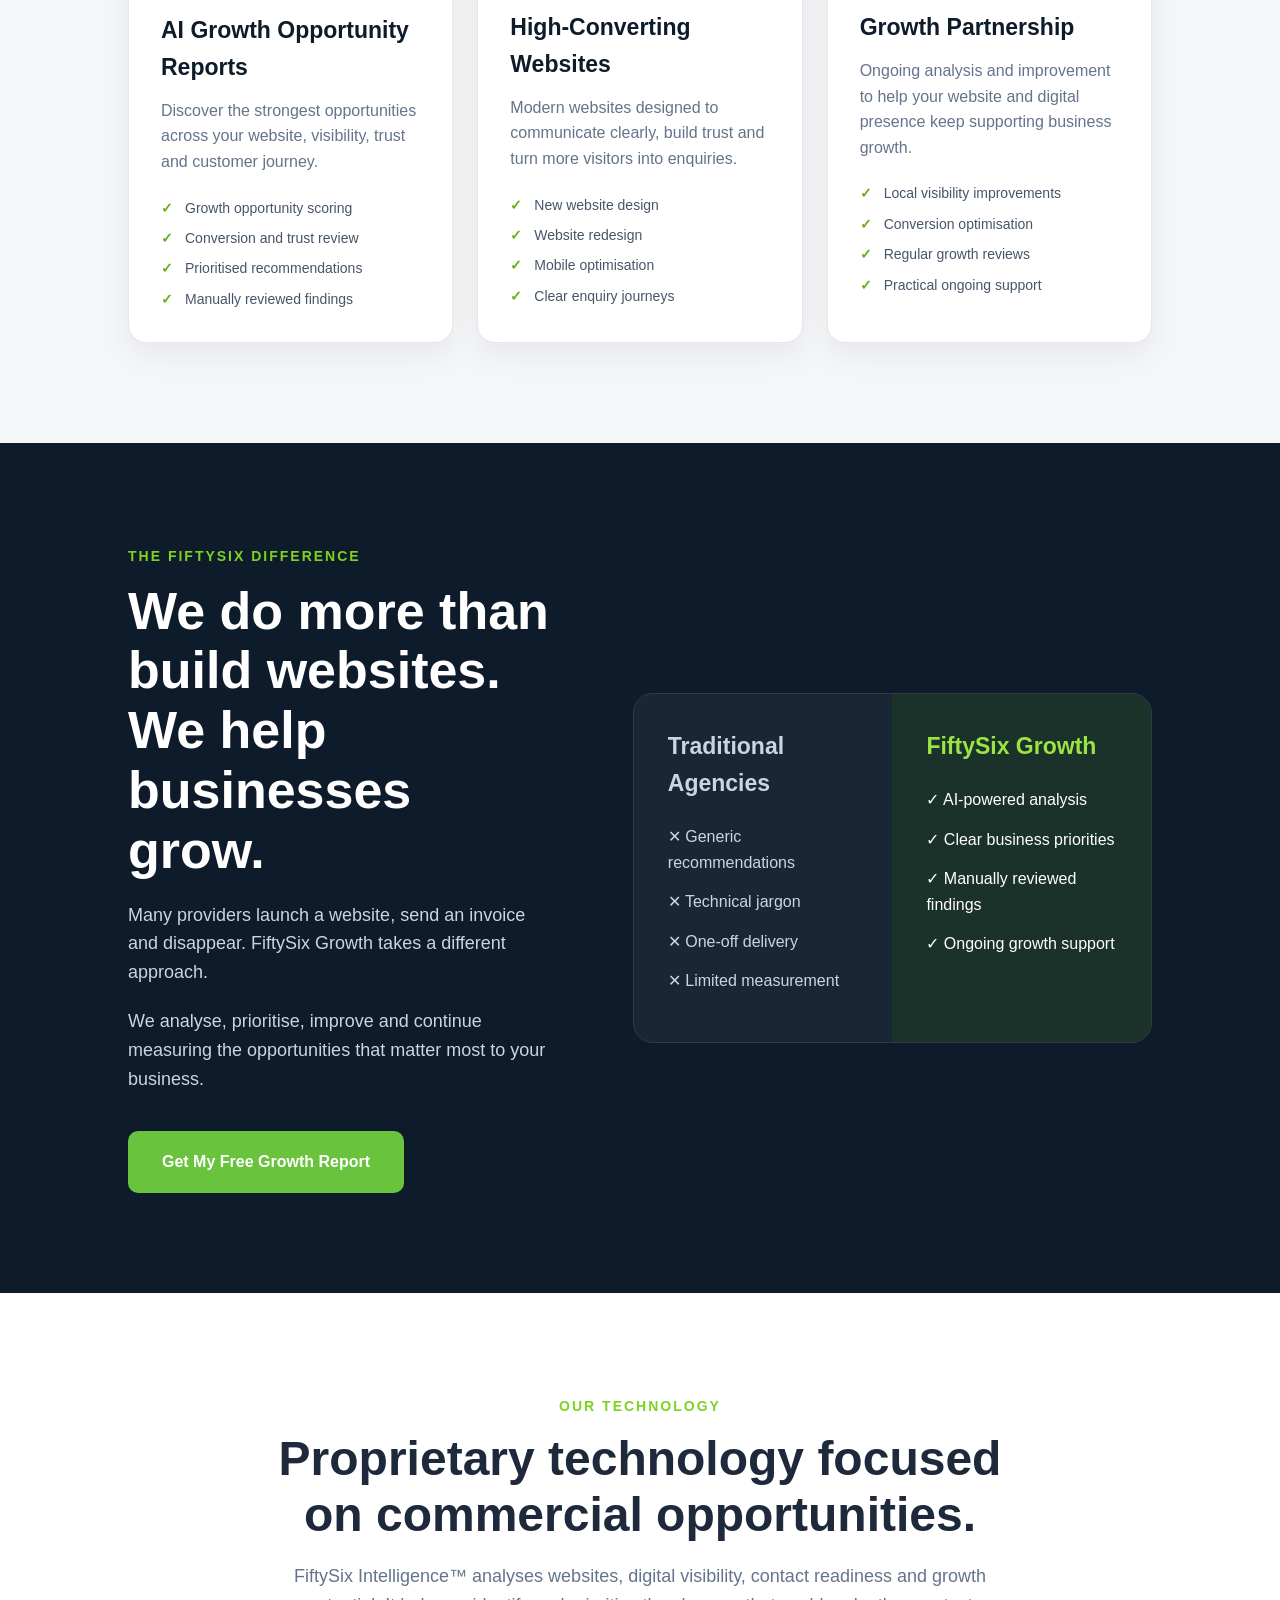
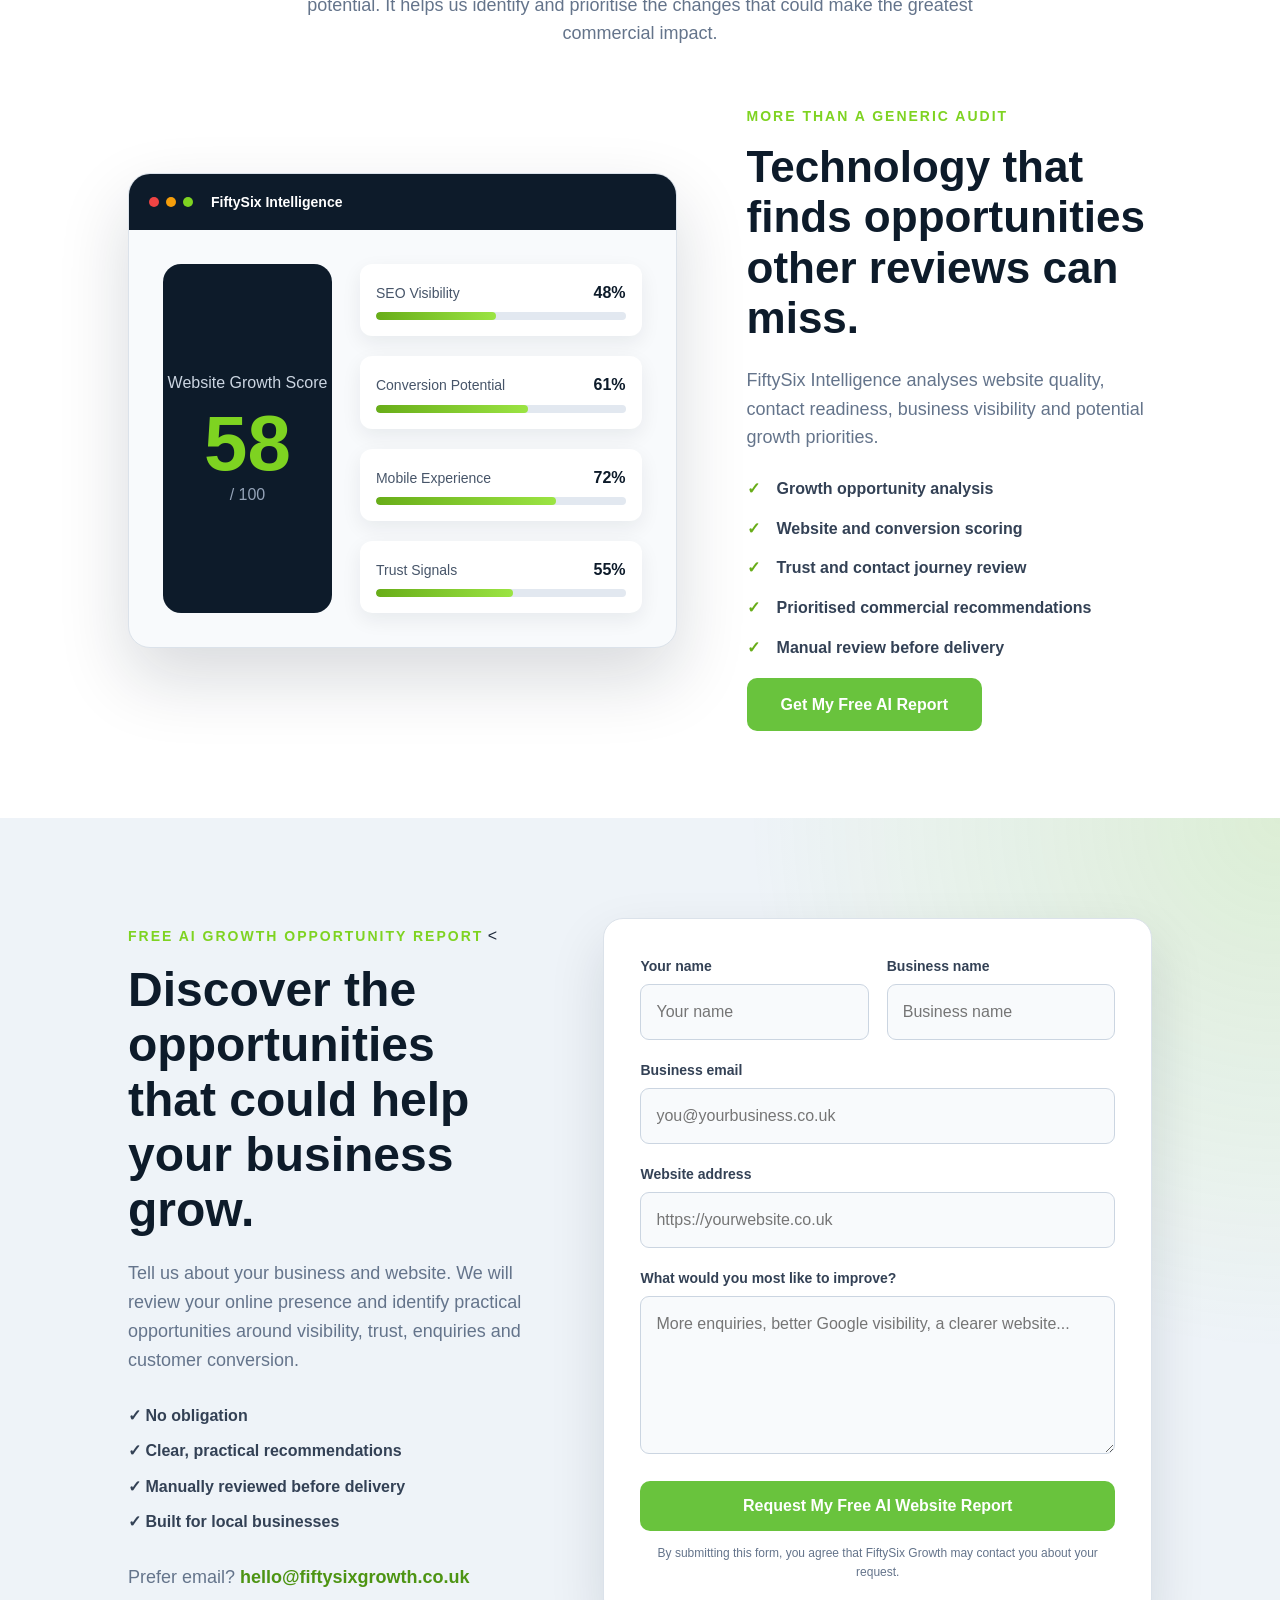
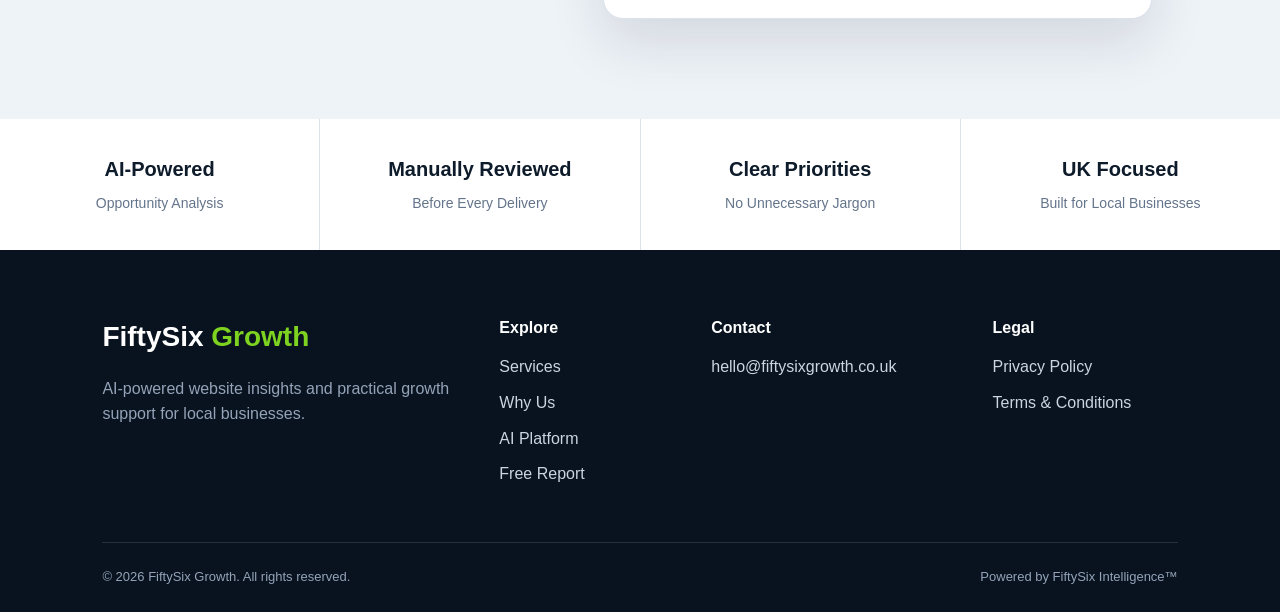
==== commit d3929ac4: "Website v3.0 shift messaging toward business growth" ====
--- a/index.html
+++ b/index.html
@@ -6,7 +6,12 @@
 <meta charset="UTF-8">
 <meta name="viewport" content="width=device-width, initial-scale=1.0">
 
-<title>FiftySix Growth</title>
+<title>FiftySix Growth | AI-Powered Business Growth</title>
+
+<meta
+    name="description"
+    content="FiftySix Growth helps ambitious local businesses attract more customers through AI-powered growth insights, high-converting websites and intelligent digital strategies."
+>
 
 <link rel="stylesheet" href="style.css">
 
@@ -46,27 +51,27 @@
 
 <div class="badge">
 
-🚀 Powered by FiftySix Intelligence™
+ANALYSE. IMPROVE. GROW.
 
 </div>
 
 <h1>
-
-Know Exactly What's Holding Your Business Back.
-
+Grow Faster.<br>
+Smarter.<br>
+With AI.
 </h1>
 
 <p>
-
-Receive a FREE AI Website Opportunity Report showing where your business could generate more leads, improve its Google visibility and convert more visitors into paying customers.
-
+FiftySix Growth helps ambitious local businesses attract more customers
+through AI-powered insights, high-converting websites and intelligent
+digital growth strategies.
 </p>
 
 <div class="hero-buttons">
 
 <a href="#contact" class="primary-button">
 
-Get My FREE AI Website Opportunity Report
+Get My FREE AI Growth Opportunity Report
 
 </a>
 
@@ -139,68 +144,73 @@
 <section id="services" class="light-section">
 
     <div class="section-heading">
-        <span>WHAT WE DO</span>
-        <h2>Practical Growth Services for Local Businesses</h2>
+        <span>HOW WE HELP</span>
+
+        <h2>
+            Intelligent Growth Services for Ambitious Businesses
+        </h2>
+
         <p>
-            We combine AI-powered analysis with clear, hands-on improvements
-            designed to help your website attract and convert more customers.
+            We combine proprietary technology, practical expertise and
+            continuous improvement to help businesses attract and convert
+            more customers.
         </p>
     </div>
 
-    <div class="service-grid">
-
-        <article class="service-card">
+    <div class="service-grid service-grid-three">
+
+        <article class="service-card featured-service">
             <div class="service-icon">◎</div>
-            <h3>AI Website Opportunity Reports</h3>
-            <p>
-                Discover where your website may be losing enquiries, trust,
-                visibility and potential customers.
-            </p>
-        </article>
-
-        <article class="service-card">
-            <div class="service-icon">⌘</div>
-            <h3>Website Design & Redesign</h3>
-            <p>
-                Modern, mobile-friendly websites built around clarity,
-                credibility and customer conversion.
-            </p>
+
+            <h3>AI Growth Opportunity Reports</h3>
+
+            <p>
+                Discover the strongest opportunities across your website,
+                visibility, trust and customer journey.
+            </p>
+
+            <ul class="service-points">
+                <li>Growth opportunity scoring</li>
+                <li>Conversion and trust review</li>
+                <li>Prioritised recommendations</li>
+                <li>Manually reviewed findings</li>
+            </ul>
         </article>
 
         <article class="service-card">
             <div class="service-icon">↗</div>
-            <h3>Local SEO</h3>
-            <p>
-                Improve your local search presence and make it easier for nearby
-                customers to find your business.
-            </p>
-        </article>
-
-        <article class="service-card">
-            <div class="service-icon">⚡</div>
-            <h3>Conversion Optimisation</h3>
-            <p>
-                Strengthen calls to action, contact journeys and key pages so
-                more visitors become genuine enquiries.
-            </p>
-        </article>
-
-        <article class="service-card">
-            <div class="service-icon">⌖</div>
-            <h3>Google Business Optimisation</h3>
-            <p>
-                Improve the accuracy, trust and visibility of your Google
-                Business Profile.
-            </p>
+
+            <h3>High-Converting Websites</h3>
+
+            <p>
+                Modern websites designed to communicate clearly, build trust
+                and turn more visitors into enquiries.
+            </p>
+
+            <ul class="service-points">
+                <li>New website design</li>
+                <li>Website redesign</li>
+                <li>Mobile optimisation</li>
+                <li>Clear enquiry journeys</li>
+            </ul>
         </article>
 
         <article class="service-card">
             <div class="service-icon">◌</div>
-            <h3>Ongoing Growth Support</h3>
-            <p>
-                Regular reviews, improvements and practical recommendations as
-                your business grows.
-            </p>
+
+            <h3>Growth Partnership</h3>
+
+            <p>
+                Ongoing analysis and improvement to help your website and
+                digital presence keep supporting business growth.
+            </p>
+
+            <ul class="service-points">
+                <li>Local visibility improvements</li>
+                <li>Conversion optimisation</li>
+                <li>Regular growth reviews</li>
+                <li>Practical ongoing support</li>
+            </ul>
         </article>
 
     </div>
@@ -213,75 +223,47 @@
 
         <div class="why-copy">
 
-            <span class="eyebrow">WHY FIFTYSIX GROWTH?</span>
+            <span class="eyebrow">THE FIFTYSIX DIFFERENCE</span>
 
             <h2>
-                Clear Insights.<br>
-                Real Opportunities.<br>
-                No Unnecessary Jargon.
+                We do more than build websites.
+                We help businesses grow.
             </h2>
 
             <p>
-                Many website reviews overwhelm business owners with technical
-                language and generic recommendations.
-            </p>
-
-            <p>
-                FiftySix Growth focuses on the improvements that are easiest to
-                understand, most relevant to your business and most likely to
-                support real growth.
+                Many providers launch a website, send an invoice and disappear.
+                FiftySix Growth takes a different approach.
+            </p>
+
+            <p>
+                We analyse, prioritise, improve and continue measuring the
+                opportunities that matter most to your business.
             </p>
 
             <a href="#contact" class="primary-button">
-                Request My Free Report
+                Get My Free Growth Report
             </a>
 
         </div>
 
-        <div class="benefit-list">
-
-            <div class="benefit-item">
-                <span>01</span>
-                <div>
-                    <h3>Proprietary Technology</h3>
-                    <p>
-                        Every analysis is supported by our own FiftySix
-                        Intelligence platform.
-                    </p>
-                </div>
-            </div>
-
-            <div class="benefit-item">
-                <span>02</span>
-                <div>
-                    <h3>Manually Reviewed</h3>
-                    <p>
-                        Automated findings are checked before being presented to
-                        your business.
-                    </p>
-                </div>
-            </div>
-
-            <div class="benefit-item">
-                <span>03</span>
-                <div>
-                    <h3>Actionable Recommendations</h3>
-                    <p>
-                        You receive practical priorities instead of an
-                        overwhelming technical report.
-                    </p>
-                </div>
-            </div>
-
-            <div class="benefit-item">
-                <span>04</span>
-                <div>
-                    <h3>Built for Local Businesses</h3>
-                    <p>
-                        Our approach is designed around enquiries, bookings,
-                        calls and local customer trust.
-                    </p>
-                </div>
+        <div class="comparison-panel">
+
+            <div class="comparison-column comparison-other">
+                <h3>Traditional Agencies</h3>
+
+                <p>✕ Generic recommendations</p>
+                <p>✕ Technical jargon</p>
+                <p>✕ One-off delivery</p>
+                <p>✕ Limited measurement</p>
+            </div>
+
+            <div class="comparison-column comparison-us">
+                <h3>FiftySix Growth</h3>
+
+                <p>✓ AI-powered analysis</p>
+                <p>✓ Clear business priorities</p>
+                <p>✓ Manually reviewed findings</p>
+                <p>✓ Ongoing growth support</p>
             </div>
 
         </div>
@@ -294,11 +276,11 @@
 
     <div class="section-heading">
         <span>OUR TECHNOLOGY</span>
-        <h2>Powered by FiftySix Intelligence™</h2>
+        <h2> Proprietary technology focused on commercial opportunities. </h2>
         <p>
-            Our proprietary analysis platform helps identify website,
-            visibility and conversion opportunities before every report
-            is manually reviewed.
+             FiftySix Intelligence™ analyses websites, digital visibility,
+             contact readiness and growth potential. It helps us identify and
+             prioritise the changes that could make the greatest commercial impact.
         </p>
     </div>
 
@@ -378,11 +360,11 @@
             </p>
 
             <ul class="feature-list">
-                <li>Website opportunity scoring</li>
-                <li>Lead and contact readiness analysis</li>
-                <li>Prioritised growth recommendations</li>
-                <li>Clear client-facing reports</li>
-                <li>Manual quality checks before delivery</li>
+                <li>Growth opportunity analysis</li>
+                <li>Website and conversion scoring</li>
+                <li>Trust and contact journey review</li>
+                <li>Prioritised commercial recommendations</li>
+                <li>Manual review before delivery</li>
             </ul>
 
             <a href="#contact" class="primary-button">
@@ -401,14 +383,14 @@
 
         <div class="contact-copy">
 
-            <span class="eyebrow">FREE WEBSITE OPPORTUNITY REPORT</span>
-
-            <h2>Discover what could be holding your website back.</h2>
-
-            <p>
-                Tell us about your business and website. We will review the
-                information and contact you about your free initial website
-                opportunity report.
+            <span class="eyebrow">FREE AI GROWTH OPPORTUNITY REPORT</span>
+
+            <<h2> Discover the opportunities that could help your business grow. </h2>
+
+            <p>
+                Tell us about your business and website. We will review your online
+                presence and identify practical opportunities around visibility,
+                trust, enquiries and customer conversion.
             </p>
 
             <div class="contact-points">
@@ -502,6 +484,30 @@
 
 </section>
 
+<section class="trust-strip">
+
+    <div class="trust-stat">
+        <strong>AI-Powered</strong>
+        <span>Opportunity Analysis</span>
+    </div>
+
+    <div class="trust-stat">
+        <strong>Manually Reviewed</strong>
+        <span>Before Every Delivery</span>
+    </div>
+
+    <div class="trust-stat">
+        <strong>Clear Priorities</strong>
+        <span>No Unnecessary Jargon</span>
+    </div>
+
+    <div class="trust-stat">
+        <strong>UK Focused</strong>
+        <span>Built for Local Businesses</span>
+    </div>
+
+</section>
+
 <footer class="site-footer">
 
     <div class="footer-grid">
--- a/style.css
+++ b/style.css
@@ -924,4 +924,124 @@
     .legal-content h1 {
         font-size: 40px;
     }
+}
+
+/* ---------- TRUST STRIP ---------- */
+
+.trust-strip {
+    display: grid;
+    grid-template-columns: repeat(4, 1fr);
+    gap: 1px;
+    padding: 0;
+    background: #dbe2ea;
+}
+
+.trust-stat {
+    padding: 34px 20px;
+    background: white;
+    text-align: center;
+}
+
+.trust-stat strong {
+    display: block;
+    margin-bottom: 5px;
+    color: #0d1b2a;
+    font-size: 20px;
+}
+
+.trust-stat span {
+    color: #64748b;
+    font-size: 14px;
+}
+
+@media (max-width: 900px) {
+    .trust-strip {
+        grid-template-columns: repeat(2, 1fr);
+    }
+}
+
+@media (max-width: 520px) {
+    .trust-strip {
+        grid-template-columns: 1fr;
+    }
+}
+
+.service-grid-three {
+    grid-template-columns: repeat(3, 1fr);
+}
+
+.featured-service {
+    border-top: 4px solid #7ed321;
+}
+
+.service-points {
+    display: grid;
+    gap: 8px;
+    margin-top: 22px;
+    padding: 0;
+    list-style: none;
+}
+
+.service-points li {
+    position: relative;
+    padding-left: 24px;
+    color: #475569;
+    font-size: 14px;
+}
+
+.service-points li::before {
+    position: absolute;
+    left: 0;
+    color: #68ad18;
+    content: "✓";
+    font-weight: 900;
+}
+
+@media (max-width: 900px) {
+    .service-grid-three {
+        grid-template-columns: 1fr;
+    }
+}
+
+/* ---------- COMPARISON ---------- */
+
+.comparison-panel {
+    display: grid;
+    grid-template-columns: 1fr 1fr;
+    overflow: hidden;
+    border: 1px solid rgba(255, 255, 255, 0.14);
+    border-radius: 20px;
+}
+
+.comparison-column {
+    padding: 34px;
+}
+
+.comparison-column h3 {
+    margin-bottom: 22px;
+    font-size: 23px;
+}
+
+.comparison-column p {
+    margin-bottom: 14px;
+}
+
+.comparison-other {
+    background: rgba(255, 255, 255, 0.05);
+    color: #cbd5e1;
+}
+
+.comparison-us {
+    background: rgba(126, 211, 33, 0.12);
+    color: white;
+}
+
+.comparison-us h3 {
+    color: #9be443;
+}
+
+@media (max-width: 620px) {
+    .comparison-panel {
+        grid-template-columns: 1fr;
+    }
 }
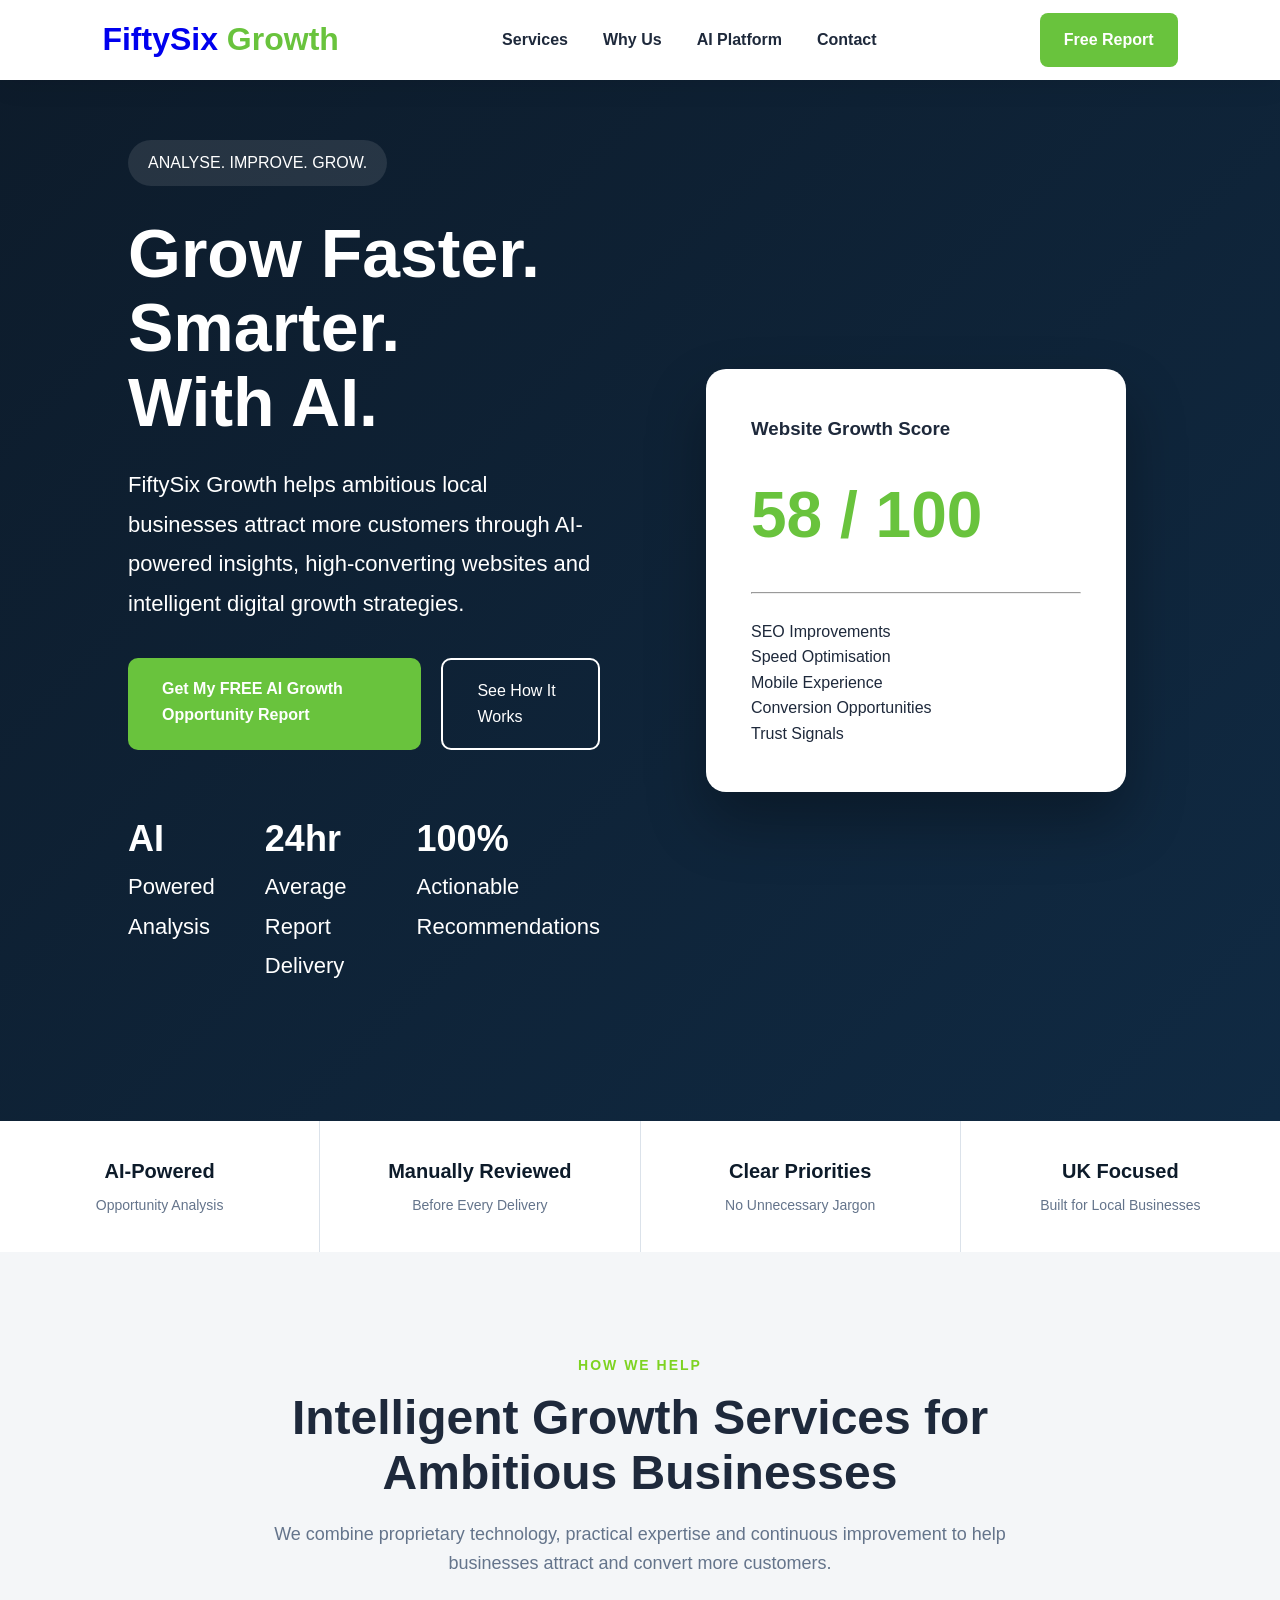
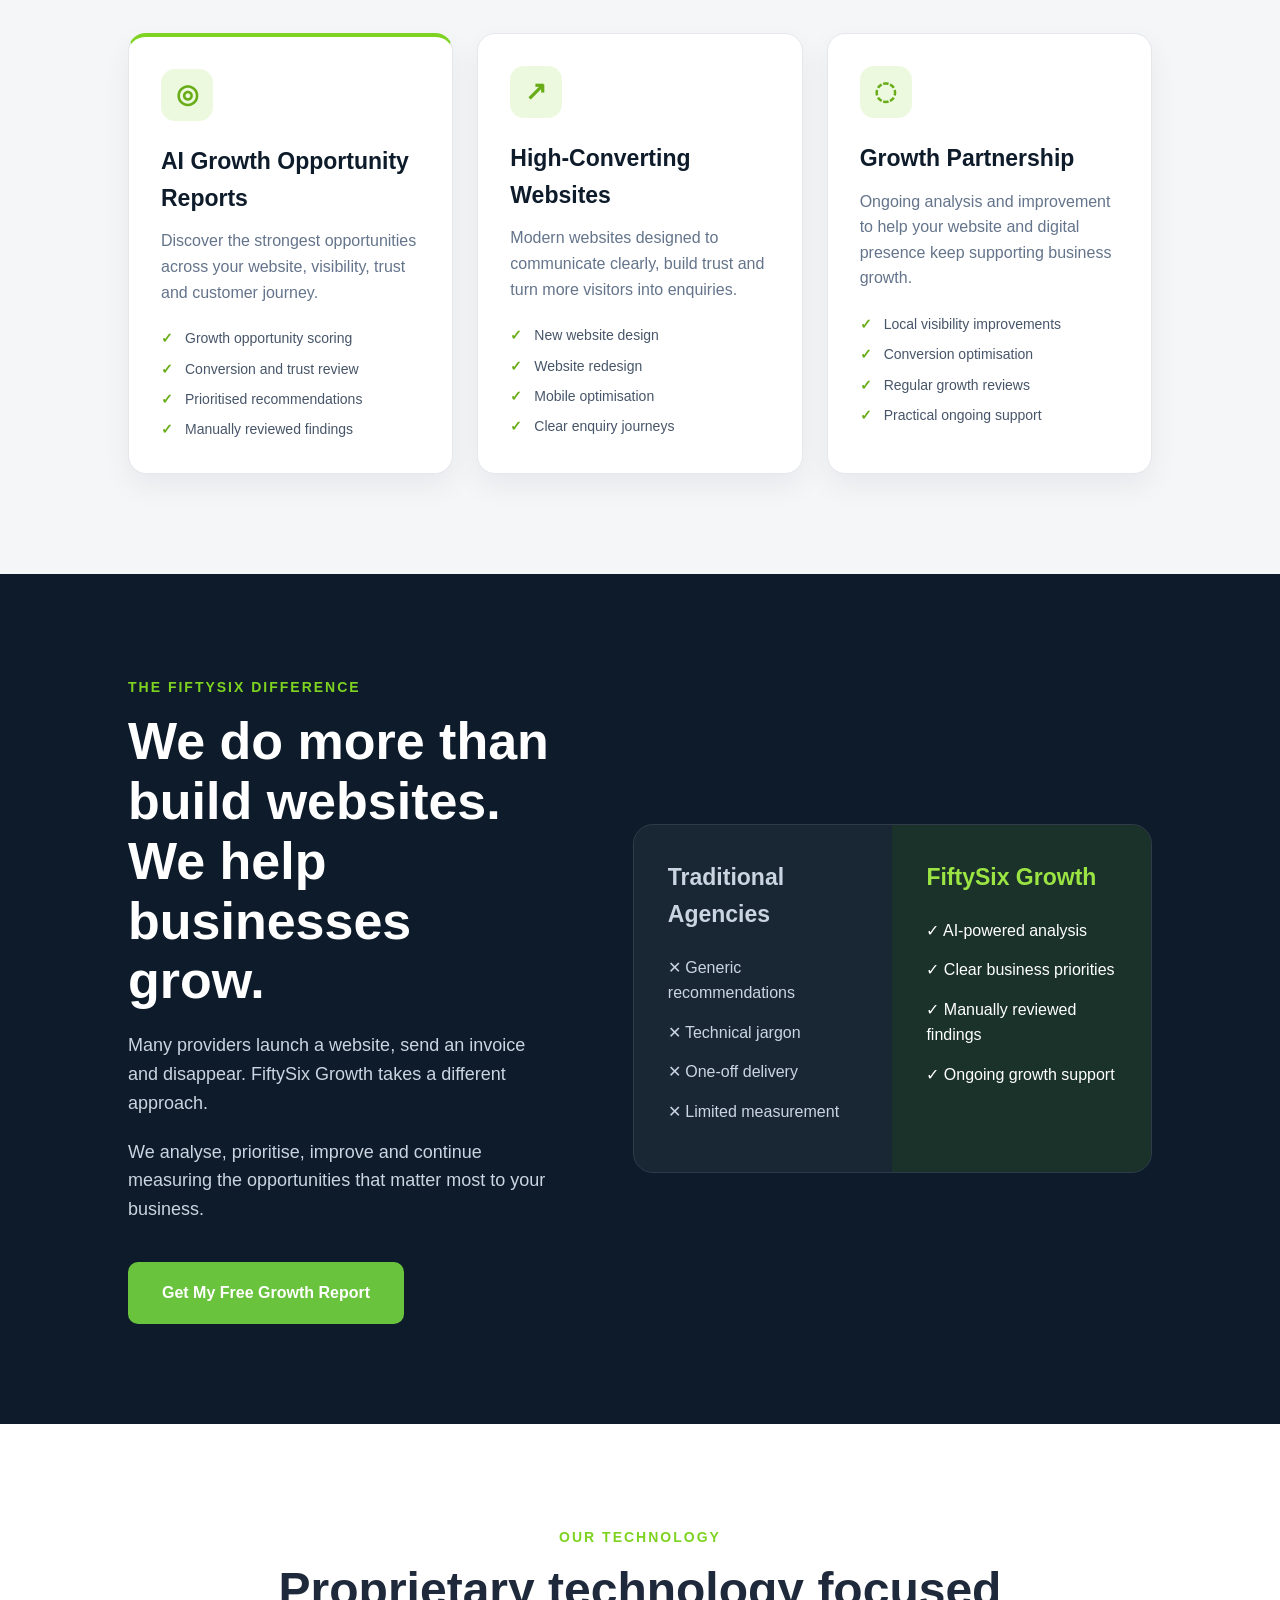
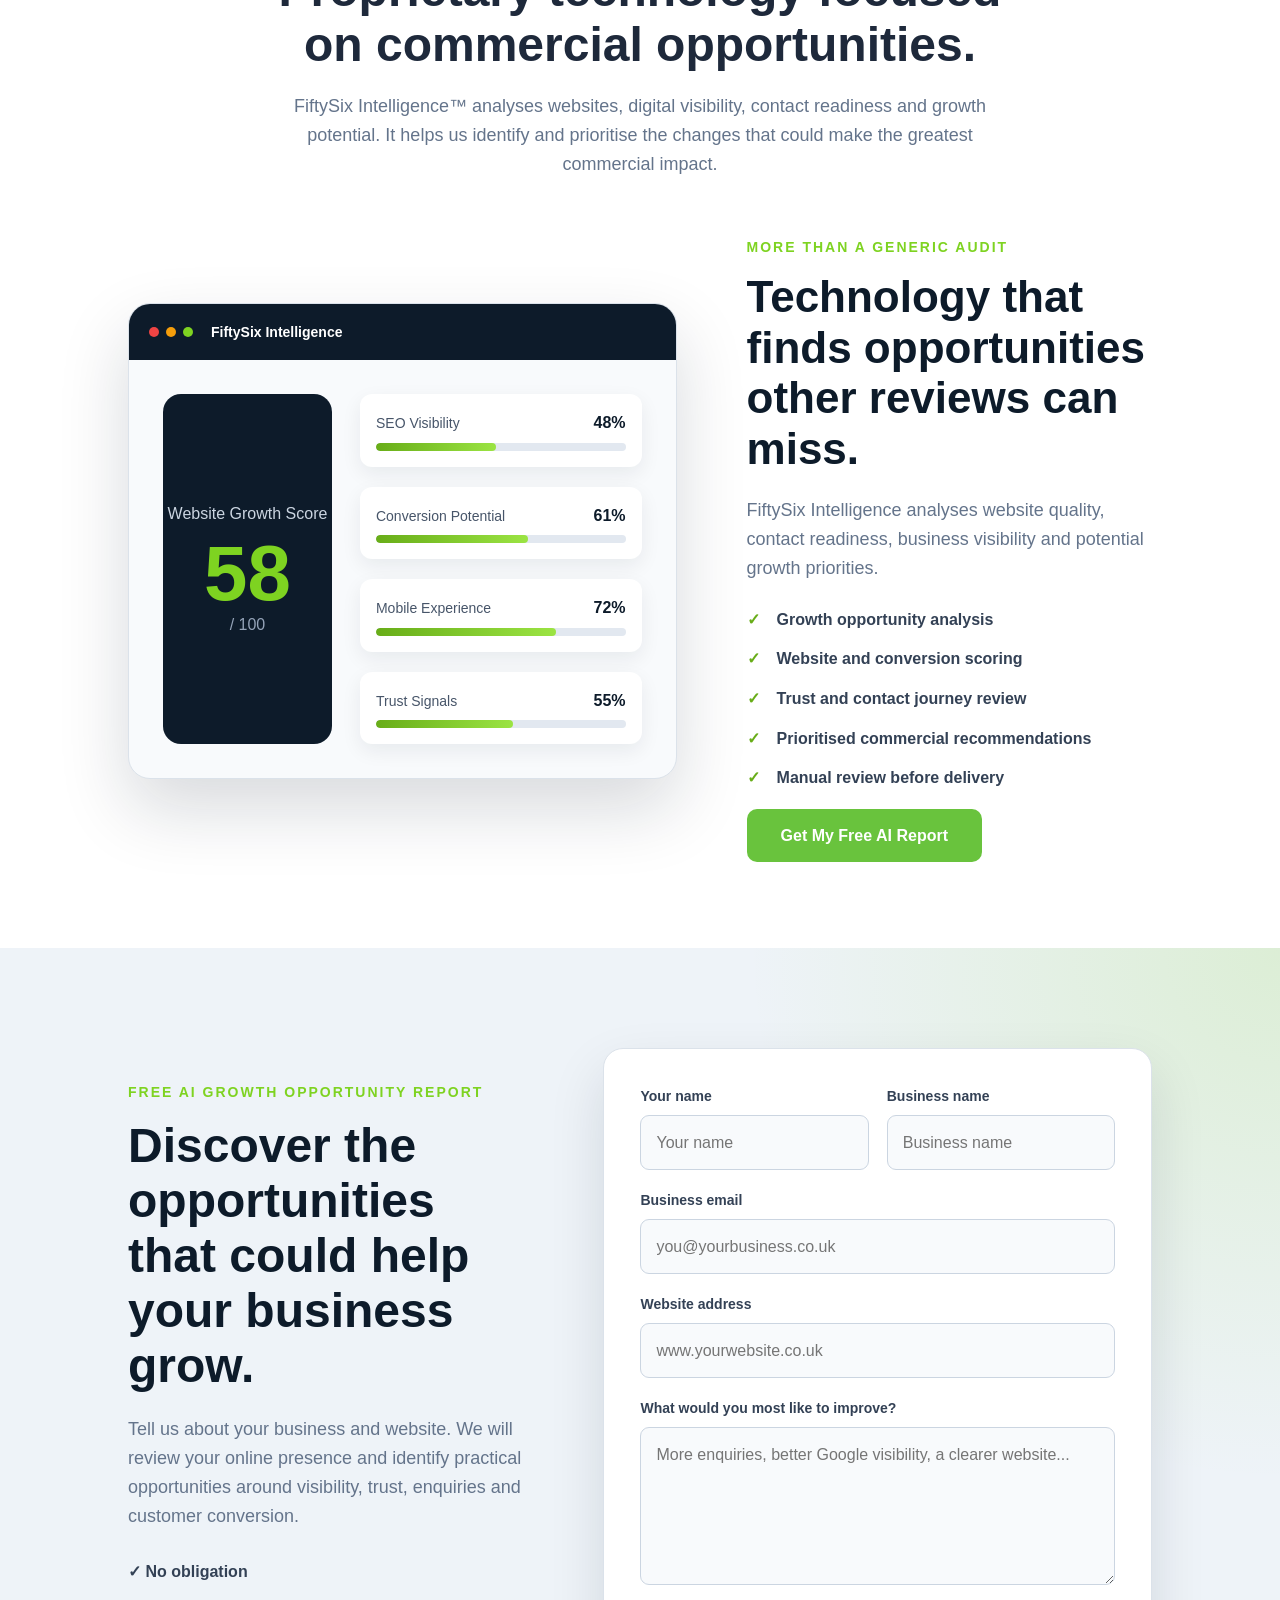
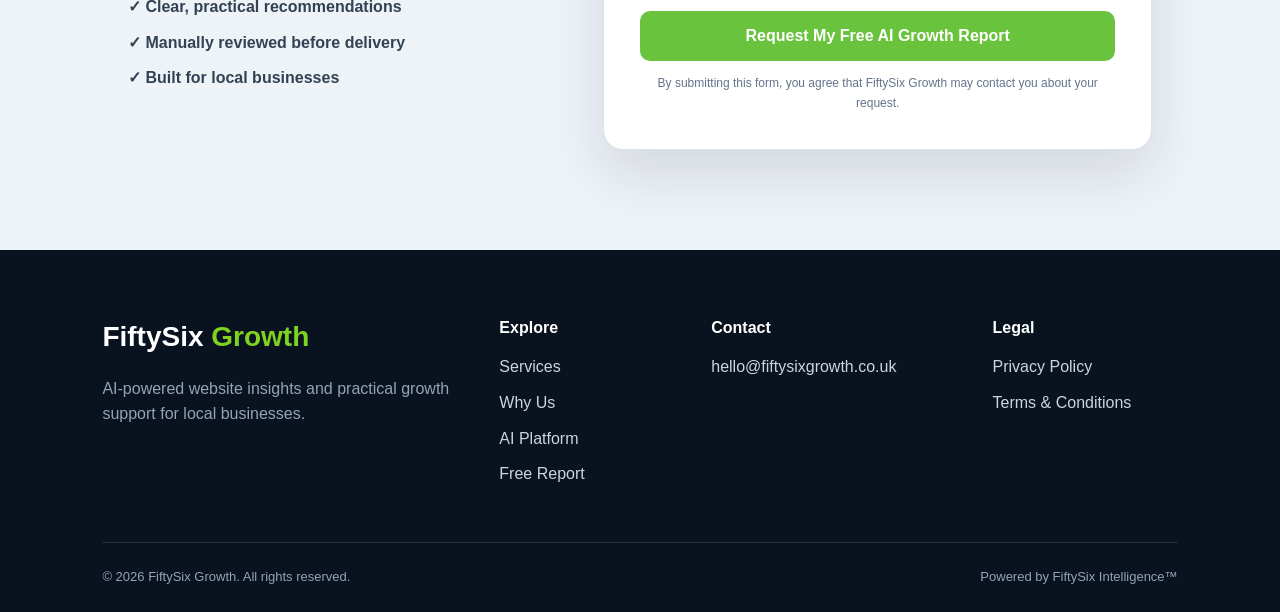
==== commit 337fce58: "Fix website field validation and form submission" ====
--- a/index.html
+++ b/index.html
@@ -2,39 +2,36 @@
 <html lang="en">
 
 <head>
-
-<meta charset="UTF-8">
-<meta name="viewport" content="width=device-width, initial-scale=1.0">
-
-<title>FiftySix Growth | AI-Powered Business Growth</title>
-
-<meta
-    name="description"
-    content="FiftySix Growth helps ambitious local businesses attract more customers through AI-powered growth insights, high-converting websites and intelligent digital strategies."
->
-
-<link rel="stylesheet" href="style.css">
-
+    <meta charset="UTF-8">
+
+    <meta
+        name="viewport"
+        content="width=device-width, initial-scale=1.0"
+    >
+
+    <title>FiftySix Growth | AI-Powered Business Growth</title>
+
+    <meta
+        name="description"
+        content="FiftySix Growth helps ambitious local businesses attract more customers through AI-powered growth insights, high-converting websites and intelligent digital strategies."
+    >
+
+    <link rel="stylesheet" href="style.css">
 </head>
 
 <body>
 
 <header class="navbar">
 
-    <div class="logo">
+    <a href="#hero" class="logo">
         FiftySix <span>Growth</span>
-    </div>
+    </a>
 
     <nav>
-
         <a href="#services">Services</a>
-
         <a href="#why">Why Us</a>
-
         <a href="#software">AI Platform</a>
-
         <a href="#contact">Contact</a>
-
     </nav>
 
     <a href="#contact" class="nav-button">
@@ -43,516 +40,616 @@
 
 </header>
 
-<section id="hero">
-
-<div class="hero-content">
-
-<div class="hero-left">
-
-<div class="badge">
-
-ANALYSE. IMPROVE. GROW.
-
-</div>
-
-<h1>
-Grow Faster.<br>
-Smarter.<br>
-With AI.
-</h1>
-
-<p>
-FiftySix Growth helps ambitious local businesses attract more customers
-through AI-powered insights, high-converting websites and intelligent
-digital growth strategies.
-</p>
-
-<div class="hero-buttons">
-
-<a href="#contact" class="primary-button">
-
-Get My FREE AI Growth Opportunity Report
-
-</a>
-
-<a href="#software" class="secondary-button">
-
-See How It Works
-
-</a>
-
-</div>
-
-<div class="stats">
-
-<div>
-
-<h2>AI</h2>
-
-<p>Powered Analysis</p>
-
-</div>
-
-<div>
-
-<h2>24hr</h2>
-
-<p>Average Report Delivery</p>
-
-</div>
-
-<div>
-
-<h2>100%</h2>
-
-<p>Actionable Recommendations</p>
-
-</div>
-
-</div>
-
-</div>
-
-<div class="hero-right">
-
-<div class="mock-card">
-
-<h3>Website Growth Score</h3>
-
-<h1>58 / 100</h1>
-
-<hr>
-
-<p>SEO Improvements</p>
-
-<p>Speed Optimisation</p>
-
-<p>Mobile Experience</p>
-
-<p>Conversion Opportunities</p>
-
-<p>Trust Signals</p>
-
-</div>
-
-</div>
-
-</div>
-
-</section>
-
-<section id="services" class="light-section">
-
-    <div class="section-heading">
-        <span>HOW WE HELP</span>
-
-        <h2>
-            Intelligent Growth Services for Ambitious Businesses
-        </h2>
-
-        <p>
-            We combine proprietary technology, practical expertise and
-            continuous improvement to help businesses attract and convert
-            more customers.
-        </p>
-    </div>
-
-    <div class="service-grid service-grid-three">
-
-        <article class="service-card featured-service">
-            <div class="service-icon">◎</div>
-
-            <h3>AI Growth Opportunity Reports</h3>
+<main>
+
+    <section id="hero">
+
+        <div class="hero-content">
+
+            <div class="hero-left">
+
+                <div class="badge">
+                    ANALYSE. IMPROVE. GROW.
+                </div>
+
+                <h1>
+                    Grow Faster.<br>
+                    Smarter.<br>
+                    With AI.
+                </h1>
+
+                <p>
+                    FiftySix Growth helps ambitious local businesses attract
+                    more customers through AI-powered insights, high-converting
+                    websites and intelligent digital growth strategies.
+                </p>
+
+                <div class="hero-buttons">
+
+                    <a href="#contact" class="primary-button">
+                        Get My FREE AI Growth Opportunity Report
+                    </a>
+
+                    <a href="#software" class="secondary-button">
+                        See How It Works
+                    </a>
+
+                </div>
+
+                <div class="stats">
+
+                    <div>
+                        <h2>AI</h2>
+                        <p>Powered Analysis</p>
+                    </div>
+
+                    <div>
+                        <h2>24hr</h2>
+                        <p>Average Report Delivery</p>
+                    </div>
+
+                    <div>
+                        <h2>100%</h2>
+                        <p>Actionable Recommendations</p>
+                    </div>
+
+                </div>
+
+            </div>
+
+            <div class="hero-right">
+
+                <div class="mock-card">
+
+                    <h3>Website Growth Score</h3>
+
+                    <h1>58 / 100</h1>
+
+                    <hr>
+
+                    <p>SEO Improvements</p>
+                    <p>Speed Optimisation</p>
+                    <p>Mobile Experience</p>
+                    <p>Conversion Opportunities</p>
+                    <p>Trust Signals</p>
+
+                </div>
+
+            </div>
+
+        </div>
+
+    </section>
+
+    <section class="trust-strip">
+
+        <div class="trust-stat">
+            <strong>AI-Powered</strong>
+            <span>Opportunity Analysis</span>
+        </div>
+
+        <div class="trust-stat">
+            <strong>Manually Reviewed</strong>
+            <span>Before Every Delivery</span>
+        </div>
+
+        <div class="trust-stat">
+            <strong>Clear Priorities</strong>
+            <span>No Unnecessary Jargon</span>
+        </div>
+
+        <div class="trust-stat">
+            <strong>UK Focused</strong>
+            <span>Built for Local Businesses</span>
+        </div>
+
+    </section>
+
+    <section id="services" class="light-section">
+
+        <div class="section-heading">
+
+            <span>HOW WE HELP</span>
+
+            <h2>
+                Intelligent Growth Services for Ambitious Businesses
+            </h2>
 
             <p>
-                Discover the strongest opportunities across your website,
-                visibility, trust and customer journey.
+                We combine proprietary technology, practical expertise and
+                continuous improvement to help businesses attract and convert
+                more customers.
             </p>
 
-            <ul class="service-points">
-                <li>Growth opportunity scoring</li>
-                <li>Conversion and trust review</li>
-                <li>Prioritised recommendations</li>
-                <li>Manually reviewed findings</li>
-            </ul>
-        </article>
-
-        <article class="service-card">
-            <div class="service-icon">↗</div>
-
-            <h3>High-Converting Websites</h3>
+        </div>
+
+        <div class="service-grid service-grid-three">
+
+            <article class="service-card featured-service">
+
+                <div class="service-icon">◎</div>
+
+                <h3>AI Growth Opportunity Reports</h3>
+
+                <p>
+                    Discover the strongest opportunities across your website,
+                    visibility, trust and customer journey.
+                </p>
+
+                <ul class="service-points">
+                    <li>Growth opportunity scoring</li>
+                    <li>Conversion and trust review</li>
+                    <li>Prioritised recommendations</li>
+                    <li>Manually reviewed findings</li>
+                </ul>
+
+            </article>
+
+            <article class="service-card">
+
+                <div class="service-icon">↗</div>
+
+                <h3>High-Converting Websites</h3>
+
+                <p>
+                    Modern websites designed to communicate clearly, build
+                    trust and turn more visitors into enquiries.
+                </p>
+
+                <ul class="service-points">
+                    <li>New website design</li>
+                    <li>Website redesign</li>
+                    <li>Mobile optimisation</li>
+                    <li>Clear enquiry journeys</li>
+                </ul>
+
+            </article>
+
+            <article class="service-card">
+
+                <div class="service-icon">◌</div>
+
+                <h3>Growth Partnership</h3>
+
+                <p>
+                    Ongoing analysis and improvement to help your website and
+                    digital presence keep supporting business growth.
+                </p>
+
+                <ul class="service-points">
+                    <li>Local visibility improvements</li>
+                    <li>Conversion optimisation</li>
+                    <li>Regular growth reviews</li>
+                    <li>Practical ongoing support</li>
+                </ul>
+
+            </article>
+
+        </div>
+
+    </section>
+
+    <section id="why" class="dark-section">
+
+        <div class="why-layout">
+
+            <div class="why-copy">
+
+                <span class="eyebrow">
+                    THE FIFTYSIX DIFFERENCE
+                </span>
+
+                <h2>
+                    We do more than build websites.
+                    We help businesses grow.
+                </h2>
+
+                <p>
+                    Many providers launch a website, send an invoice and
+                    disappear. FiftySix Growth takes a different approach.
+                </p>
+
+                <p>
+                    We analyse, prioritise, improve and continue measuring the
+                    opportunities that matter most to your business.
+                </p>
+
+                <a href="#contact" class="primary-button">
+                    Get My Free Growth Report
+                </a>
+
+            </div>
+
+            <div class="comparison-panel">
+
+                <div class="comparison-column comparison-other">
+
+                    <h3>Traditional Agencies</h3>
+
+                    <p>✕ Generic recommendations</p>
+                    <p>✕ Technical jargon</p>
+                    <p>✕ One-off delivery</p>
+                    <p>✕ Limited measurement</p>
+
+                </div>
+
+                <div class="comparison-column comparison-us">
+
+                    <h3>FiftySix Growth</h3>
+
+                    <p>✓ AI-powered analysis</p>
+                    <p>✓ Clear business priorities</p>
+                    <p>✓ Manually reviewed findings</p>
+                    <p>✓ Ongoing growth support</p>
+
+                </div>
+
+            </div>
+
+        </div>
+
+    </section>
+
+    <section id="software" class="software-section">
+
+        <div class="section-heading">
+
+            <span>OUR TECHNOLOGY</span>
+
+            <h2>
+                Proprietary technology focused on commercial opportunities.
+            </h2>
 
             <p>
-                Modern websites designed to communicate clearly, build trust
-                and turn more visitors into enquiries.
+                FiftySix Intelligence™ analyses websites, digital visibility,
+                contact readiness and growth potential. It helps us identify
+                and prioritise the changes that could make the greatest
+                commercial impact.
             </p>
 
-            <ul class="service-points">
-                <li>New website design</li>
-                <li>Website redesign</li>
-                <li>Mobile optimisation</li>
-                <li>Clear enquiry journeys</li>
-            </ul>
-        </article>
-
-        <article class="service-card">
-            <div class="service-icon">◌</div>
-
-            <h3>Growth Partnership</h3>
-
-            <p>
-                Ongoing analysis and improvement to help your website and
-                digital presence keep supporting business growth.
-            </p>
-
-            <ul class="service-points">
-                <li>Local visibility improvements</li>
-                <li>Conversion optimisation</li>
-                <li>Regular growth reviews</li>
-                <li>Practical ongoing support</li>
-            </ul>
-        </article>
-
-    </div>
-
-</section>
-
-<section id="why" class="dark-section">
-
-    <div class="why-layout">
-
-        <div class="why-copy">
-
-            <span class="eyebrow">THE FIFTYSIX DIFFERENCE</span>
-
-            <h2>
-                We do more than build websites.
-                We help businesses grow.
-            </h2>
-
-            <p>
-                Many providers launch a website, send an invoice and disappear.
-                FiftySix Growth takes a different approach.
-            </p>
-
-            <p>
-                We analyse, prioritise, improve and continue measuring the
-                opportunities that matter most to your business.
-            </p>
-
-            <a href="#contact" class="primary-button">
-                Get My Free Growth Report
-            </a>
-
-        </div>
-
-        <div class="comparison-panel">
-
-            <div class="comparison-column comparison-other">
-                <h3>Traditional Agencies</h3>
-
-                <p>✕ Generic recommendations</p>
-                <p>✕ Technical jargon</p>
-                <p>✕ One-off delivery</p>
-                <p>✕ Limited measurement</p>
-            </div>
-
-            <div class="comparison-column comparison-us">
-                <h3>FiftySix Growth</h3>
-
-                <p>✓ AI-powered analysis</p>
-                <p>✓ Clear business priorities</p>
-                <p>✓ Manually reviewed findings</p>
-                <p>✓ Ongoing growth support</p>
-            </div>
-
-        </div>
-
-    </div>
-
-</section>
-
-<section id="software" class="software-section">
-
-    <div class="section-heading">
-        <span>OUR TECHNOLOGY</span>
-        <h2> Proprietary technology focused on commercial opportunities. </h2>
-        <p>
-             FiftySix Intelligence™ analyses websites, digital visibility,
-             contact readiness and growth potential. It helps us identify and
-             prioritise the changes that could make the greatest commercial impact.
-        </p>
-    </div>
-
-    <div class="software-layout">
-
-        <div class="software-preview">
-
-            <div class="preview-topbar">
-                <div class="preview-dots">
-                    <span></span>
-                    <span></span>
-                    <span></span>
-                </div>
-
-                <p>FiftySix Intelligence</p>
-            </div>
-
-            <div class="preview-content">
-
-                <div class="score-panel">
-                    <p>Website Growth Score</p>
-                    <strong>58</strong>
-                    <span>/ 100</span>
-                </div>
-
-                <div class="preview-metrics">
-
-                    <div>
-                        <span>SEO Visibility</span>
-                        <strong>48%</strong>
-                        <div class="metric-bar">
-                            <i style="width: 48%;"></i>
+        </div>
+
+        <div class="software-layout">
+
+            <div class="software-preview">
+
+                <div class="preview-topbar">
+
+                    <div class="preview-dots">
+                        <span></span>
+                        <span></span>
+                        <span></span>
+                    </div>
+
+                    <p>FiftySix Intelligence</p>
+
+                </div>
+
+                <div class="preview-content">
+
+                    <div class="score-panel">
+
+                        <p>Website Growth Score</p>
+
+                        <strong>58</strong>
+
+                        <span>/ 100</span>
+
+                    </div>
+
+                    <div class="preview-metrics">
+
+                        <div>
+                            <span>SEO Visibility</span>
+                            <strong>48%</strong>
+
+                            <div class="metric-bar">
+                                <i style="width: 48%;"></i>
+                            </div>
                         </div>
-                    </div>
-
-                    <div>
-                        <span>Conversion Potential</span>
-                        <strong>61%</strong>
-                        <div class="metric-bar">
-                            <i style="width: 61%;"></i>
+
+                        <div>
+                            <span>Conversion Potential</span>
+                            <strong>61%</strong>
+
+                            <div class="metric-bar">
+                                <i style="width: 61%;"></i>
+                            </div>
                         </div>
-                    </div>
-
-                    <div>
-                        <span>Mobile Experience</span>
-                        <strong>72%</strong>
-                        <div class="metric-bar">
-                            <i style="width: 72%;"></i>
+
+                        <div>
+                            <span>Mobile Experience</span>
+                            <strong>72%</strong>
+
+                            <div class="metric-bar">
+                                <i style="width: 72%;"></i>
+                            </div>
                         </div>
-                    </div>
-
-                    <div>
-                        <span>Trust Signals</span>
-                        <strong>55%</strong>
-                        <div class="metric-bar">
-                            <i style="width: 55%;"></i>
+
+                        <div>
+                            <span>Trust Signals</span>
+                            <strong>55%</strong>
+
+                            <div class="metric-bar">
+                                <i style="width: 55%;"></i>
+                            </div>
                         </div>
-                    </div>
-
-                </div>
-
-            </div>
-
-        </div>
-
-        <div class="software-copy">
-
-            <span class="eyebrow">MORE THAN A GENERIC AUDIT</span>
-
-            <h2>
-                Technology that finds opportunities other reviews can miss.
-            </h2>
-
-            <p>
-                FiftySix Intelligence analyses website quality, contact
-                readiness, business visibility and potential growth priorities.
-            </p>
-
-            <ul class="feature-list">
-                <li>Growth opportunity analysis</li>
-                <li>Website and conversion scoring</li>
-                <li>Trust and contact journey review</li>
-                <li>Prioritised commercial recommendations</li>
-                <li>Manual review before delivery</li>
-            </ul>
-
-            <a href="#contact" class="primary-button">
-                Get My Free AI Report
-            </a>
-
-        </div>
-
-    </div>
-
-</section>
-
-<section id="contact" class="contact-section">
-
-    <div class="contact-layout">
-
-        <div class="contact-copy">
-
-            <span class="eyebrow">FREE AI GROWTH OPPORTUNITY REPORT</span>
-
-            <<h2> Discover the opportunities that could help your business grow. </h2>
-
-            <p>
-                Tell us about your business and website. We will review your online
-                presence and identify practical opportunities around visibility,
-                trust, enquiries and customer conversion.
-            </p>
-
-            <div class="contact-points">
-                <p>✓ No obligation</p>
-                <p>✓ Clear, practical recommendations</p>
-                <p>✓ Manually reviewed before delivery</p>
-                <p>✓ Built for local businesses</p>
-            </div>
-
-            <p class="contact-email">
-                Prefer email?
-                <a href="mailto:hello@fiftysixgrowth.co.uk">
-                    hello@fiftysixgrowth.co.uk
+
+                    </div>
+
+                </div>
+
+            </div>
+
+            <div class="software-copy">
+
+                <span class="eyebrow">
+                    MORE THAN A GENERIC AUDIT
+                </span>
+
+                <h2>
+                    Technology that finds opportunities other reviews can miss.
+                </h2>
+
+                <p>
+                    FiftySix Intelligence analyses website quality, contact
+                    readiness, business visibility and potential growth
+                    priorities.
+                </p>
+
+                <ul class="feature-list">
+                    <li>Growth opportunity analysis</li>
+                    <li>Website and conversion scoring</li>
+                    <li>Trust and contact journey review</li>
+                    <li>Prioritised commercial recommendations</li>
+                    <li>Manual review before delivery</li>
+                </ul>
+
+                <a href="#contact" class="primary-button">
+                    Get My Free AI Report
                 </a>
-            </p>
-
-        </div>
-
-        <form id="report-form" class="report-form">
-
-            <div class="form-row">
-
-                <div class="form-group">
-                    <label for="name">Your name</label>
+
+            </div>
+
+        </div>
+
+    </section>
+
+    <section id="contact" class="contact-section">
+
+        <div class="contact-layout">
+
+            <div class="contact-copy">
+
+                <span class="eyebrow">
+                    FREE AI GROWTH OPPORTUNITY REPORT
+                </span>
+
+                <h2>
+                    Discover the opportunities that could help your business
+                    grow.
+                </h2>
+
+                <p>
+                    Tell us about your business and website. We will review your
+                    online presence and identify practical opportunities around
+                    visibility, trust, enquiries and customer conversion.
+                </p>
+
+                <div class="contact-points">
+                    <p>✓ No obligation</p>
+                    <p>✓ Clear, practical recommendations</p>
+                    <p>✓ Manually reviewed before delivery</p>
+                    <p>✓ Built for local businesses</p>
+                </div>
+
+            </div>
+
+            <form
+                id="report-form"
+                class="report-form"
+                action="https://formspree.io/f/xdarqvon"
+                method="POST"
+            >
+
+                <input
+                    type="hidden"
+                    name="_subject"
+                    value="New Free AI Growth Report Request"
+                >
+
+                <div
+                    class="honeypot-field"
+                    aria-hidden="true"
+                >
                     <input
                         type="text"
-                        id="name"
-                        name="name"
+                        name="_gotcha"
+                        tabindex="-1"
+                        autocomplete="off"
+                    >
+                </div>
+
+                <div class="form-row">
+
+                    <div class="form-group">
+
+                        <label for="name">
+                            Your name
+                        </label>
+
+                        <input
+                            type="text"
+                            id="name"
+                            name="Customer Name"
+                            required
+                            autocomplete="name"
+                            placeholder="Your name"
+                        >
+
+                    </div>
+
+                    <div class="form-group">
+
+                        <label for="business">
+                            Business name
+                        </label>
+
+                        <input
+                            type="text"
+                            id="business"
+                            name="Business Name"
+                            required
+                            autocomplete="organization"
+                            placeholder="Business name"
+                        >
+
+                    </div>
+
+                </div>
+
+                <div class="form-group">
+
+                    <label for="email">
+                        Business email
+                    </label>
+
+                    <input
+                        type="email"
+                        id="email"
+                        name="email"
                         required
-                        placeholder="Your name"
+                        autocomplete="email"
+                        placeholder="you@yourbusiness.co.uk"
                     >
+
                 </div>
 
                 <div class="form-group">
-                    <label for="business">Business name</label>
+
+                    <label for="website">
+                        Website address
+                    </label>
+
                     <input
                         type="text"
-                        id="business"
-                        name="business"
+                        id="website"
+                        name="Website"
                         required
-                        placeholder="Business name"
+                        inputmode="url"
+                        autocomplete="url"
+                        placeholder="www.yourwebsite.co.uk"
                     >
-                </div>
-
-            </div>
-
-            <div class="form-group">
-                <label for="email">Business email</label>
-                <input
-                    type="email"
-                    id="email"
-                    name="email"
-                    required
-                    placeholder="you@yourbusiness.co.uk"
+
+                </div>
+
+                <div class="form-group">
+
+                    <label for="message">
+                        What would you most like to improve?
+                    </label>
+
+                    <textarea
+                        id="message"
+                        name="Growth Priorities"
+                        rows="5"
+                        placeholder="More enquiries, better Google visibility, a clearer website..."
+                    ></textarea>
+
+                </div>
+
+                <button
+                    type="submit"
+                    class="form-button"
                 >
-            </div>
-
-            <div class="form-group">
-                <label for="website">Website address</label>
-                <input
-                    type="url"
-                    id="website"
-                    name="website"
-                    required
-                    placeholder="https://yourwebsite.co.uk"
-                >
-            </div>
-
-            <div class="form-group">
-                <label for="message">What would you most like to improve?</label>
-                <textarea
-                    id="message"
-                    name="message"
-                    rows="5"
-                    placeholder="More enquiries, better Google visibility, a clearer website..."
-                ></textarea>
-            </div>
-
-            <button type="submit" class="form-button">
-                Request My Free AI Website Report
-            </button>
-
-            <p class="form-note">
-                By submitting this form, you agree that FiftySix Growth may
-                contact you about your request.
-            </p>
-
-        </form>
-
-    </div>
-
-</section>
-
-<section class="trust-strip">
-
-    <div class="trust-stat">
-        <strong>AI-Powered</strong>
-        <span>Opportunity Analysis</span>
-    </div>
-
-    <div class="trust-stat">
-        <strong>Manually Reviewed</strong>
-        <span>Before Every Delivery</span>
-    </div>
-
-    <div class="trust-stat">
-        <strong>Clear Priorities</strong>
-        <span>No Unnecessary Jargon</span>
-    </div>
-
-    <div class="trust-stat">
-        <strong>UK Focused</strong>
-        <span>Built for Local Businesses</span>
-    </div>
-
-</section>
+                    Request My Free AI Growth Report
+                </button>
+
+                <p
+                    id="form-status"
+                    class="form-status"
+                    role="status"
+                    aria-live="polite"
+                ></p>
+
+                <p class="form-note">
+                    By submitting this form, you agree that FiftySix Growth may
+                    contact you about your request.
+                </p>
+
+            </form>
+
+        </div>
+
+    </section>
+
+</main>
 
 <footer class="site-footer">
 
     <div class="footer-grid">
 
         <div>
+
             <div class="footer-logo">
                 FiftySix <span>Growth</span>
             </div>
 
             <p>
-                AI-powered website insights and practical growth support
-                for local businesses.
+                AI-powered website insights and practical growth support for
+                local businesses.
             </p>
+
         </div>
 
         <div>
+
             <h3>Explore</h3>
+
             <a href="#services">Services</a>
             <a href="#why">Why Us</a>
             <a href="#software">AI Platform</a>
             <a href="#contact">Free Report</a>
+
         </div>
 
         <div>
+
             <h3>Contact</h3>
+
             <a href="mailto:hello@fiftysixgrowth.co.uk">
                 hello@fiftysixgrowth.co.uk
             </a>
+
         </div>
 
         <div>
+
             <h3>Legal</h3>
-            <a href="privacy.html">Privacy Policy</a>
-            <a href="terms.html">Terms & Conditions</a>
+
+            <a href="privacy.html">
+                Privacy Policy
+            </a>
+
+            <a href="terms.html">
+                Terms & Conditions
+            </a>
+
         </div>
 
     </div>
 
     <div class="footer-bottom">
+
         <p>
             © <span id="current-year"></span> FiftySix Growth.
             All rights reserved.
         </p>
 
-        <p>Powered by FiftySix Intelligence™</p>
+        <p>
+            Powered by FiftySix Intelligence™
+        </p>
+
     </div>
 
 </footer>
--- a/style.css
+++ b/style.css
@@ -1044,4 +1044,12 @@
     .comparison-panel {
         grid-template-columns: 1fr;
     }
+}
+
+/* ============================
+   Hidden Spam Protection Field
+============================ */
+
+.honeypot-field {
+    display: none !important;
 }
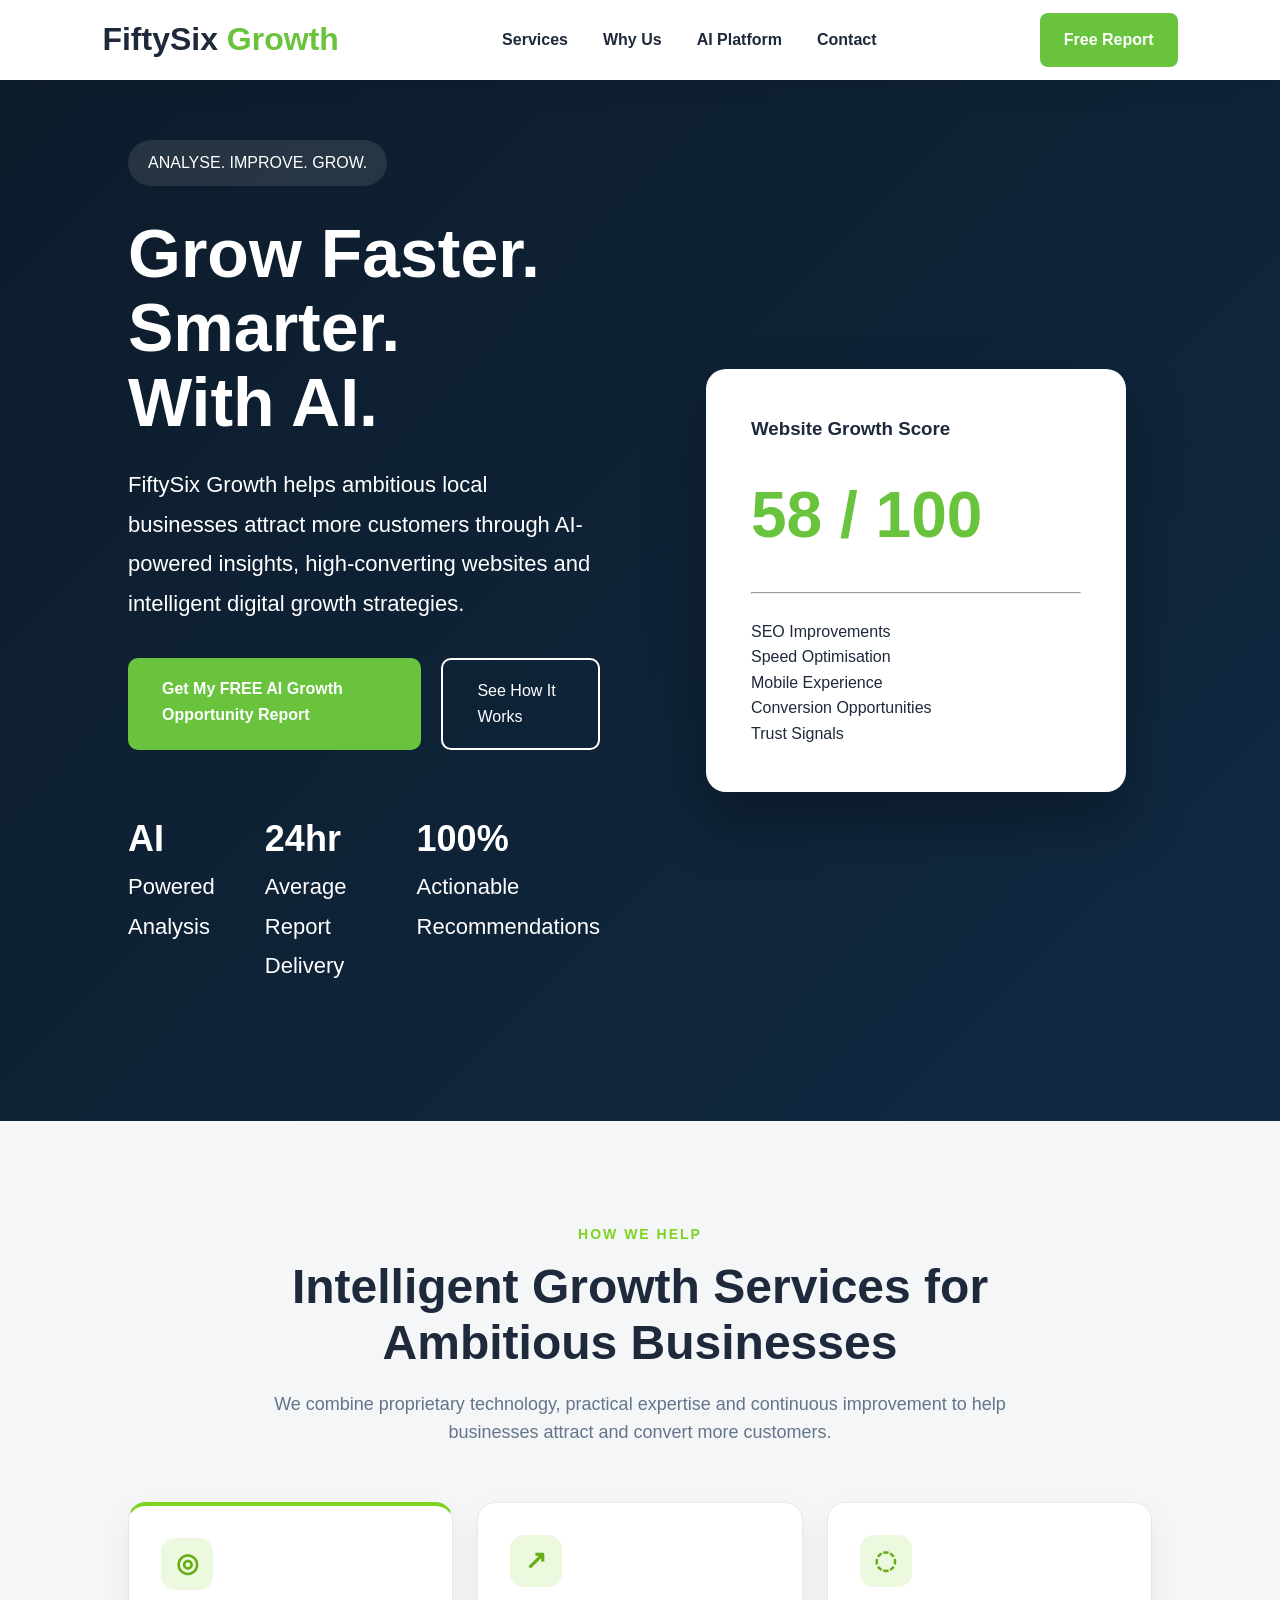
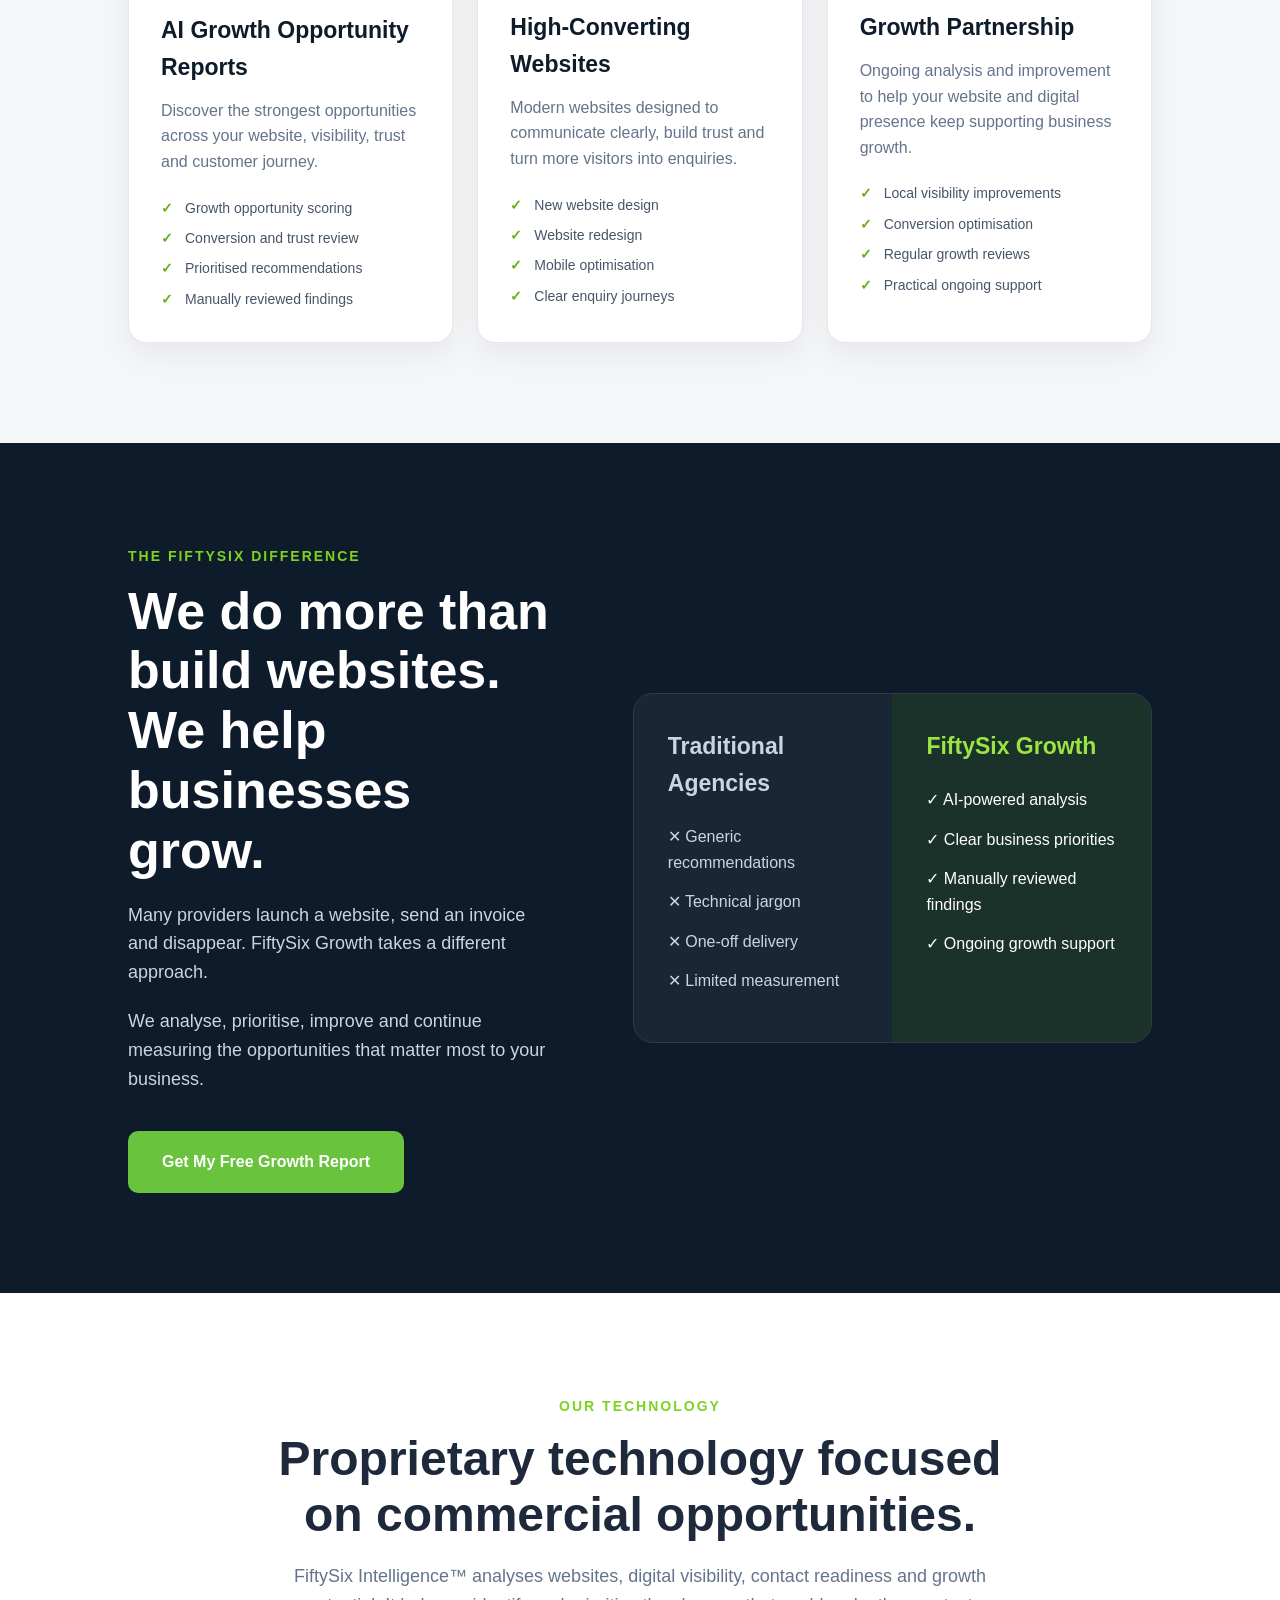
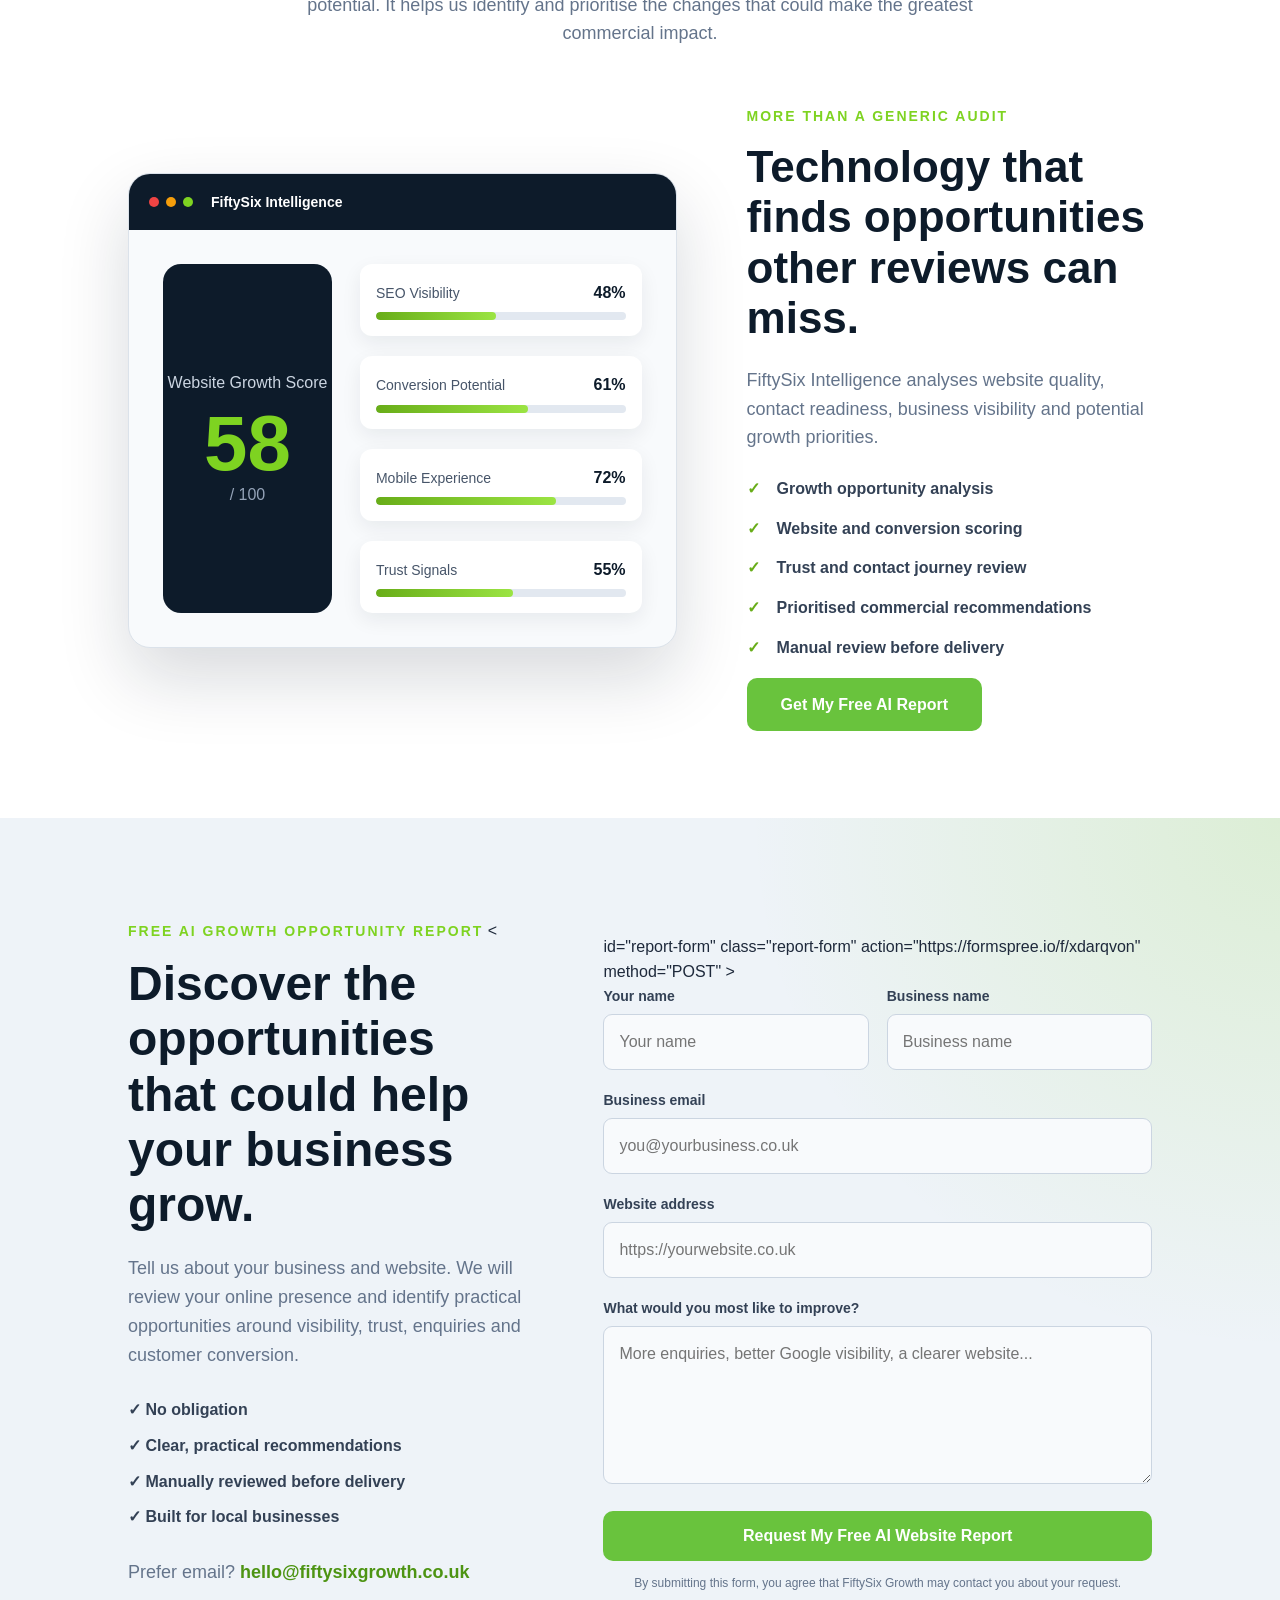
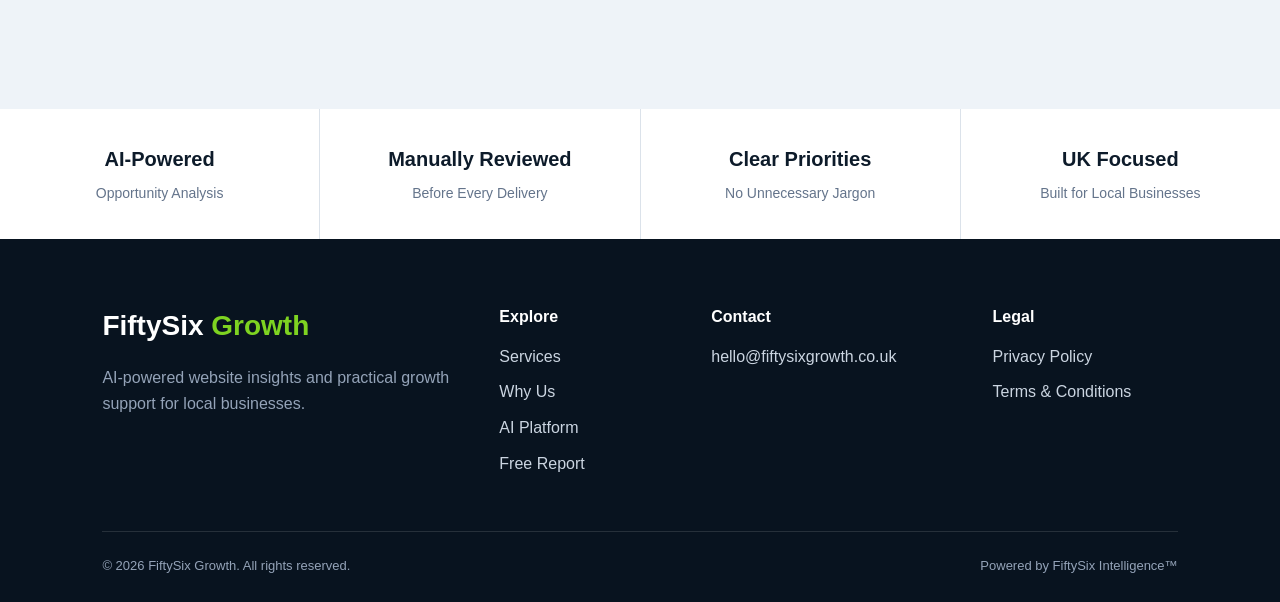
==== commit 0d7243c6: "Fix website field validation and form submission" ====
--- a/index.html
+++ b/index.html
@@ -2,36 +2,39 @@
 <html lang="en">
 
 <head>
-    <meta charset="UTF-8">
-
-    <meta
-        name="viewport"
-        content="width=device-width, initial-scale=1.0"
-    >
-
-    <title>FiftySix Growth | AI-Powered Business Growth</title>
-
-    <meta
-        name="description"
-        content="FiftySix Growth helps ambitious local businesses attract more customers through AI-powered growth insights, high-converting websites and intelligent digital strategies."
-    >
-
-    <link rel="stylesheet" href="style.css">
+
+<meta charset="UTF-8">
+<meta name="viewport" content="width=device-width, initial-scale=1.0">
+
+<title>FiftySix Growth | AI-Powered Business Growth</title>
+
+<meta
+    name="description"
+    content="FiftySix Growth helps ambitious local businesses attract more customers through AI-powered growth insights, high-converting websites and intelligent digital strategies."
+>
+
+<link rel="stylesheet" href="style.css">
+
 </head>
 
 <body>
 
 <header class="navbar">
 
-    <a href="#hero" class="logo">
+    <div class="logo">
         FiftySix <span>Growth</span>
-    </a>
+    </div>
 
     <nav>
+
         <a href="#services">Services</a>
+
         <a href="#why">Why Us</a>
+
         <a href="#software">AI Platform</a>
+
         <a href="#contact">Contact</a>
+
     </nav>
 
     <a href="#contact" class="nav-button">
@@ -40,616 +43,540 @@
 
 </header>
 
-<main>
-
-    <section id="hero">
-
-        <div class="hero-content">
-
-            <div class="hero-left">
-
-                <div class="badge">
-                    ANALYSE. IMPROVE. GROW.
+<section id="hero">
+
+<div class="hero-content">
+
+<div class="hero-left">
+
+<div class="badge">
+
+ANALYSE. IMPROVE. GROW.
+
+</div>
+
+<h1>
+Grow Faster.<br>
+Smarter.<br>
+With AI.
+</h1>
+
+<p>
+FiftySix Growth helps ambitious local businesses attract more customers
+through AI-powered insights, high-converting websites and intelligent
+digital growth strategies.
+</p>
+
+<div class="hero-buttons">
+
+<a href="#contact" class="primary-button">
+
+Get My FREE AI Growth Opportunity Report
+
+</a>
+
+<a href="#software" class="secondary-button">
+
+See How It Works
+
+</a>
+
+</div>
+
+<div class="stats">
+
+<div>
+
+<h2>AI</h2>
+
+<p>Powered Analysis</p>
+
+</div>
+
+<div>
+
+<h2>24hr</h2>
+
+<p>Average Report Delivery</p>
+
+</div>
+
+<div>
+
+<h2>100%</h2>
+
+<p>Actionable Recommendations</p>
+
+</div>
+
+</div>
+
+</div>
+
+<div class="hero-right">
+
+<div class="mock-card">
+
+<h3>Website Growth Score</h3>
+
+<h1>58 / 100</h1>
+
+<hr>
+
+<p>SEO Improvements</p>
+
+<p>Speed Optimisation</p>
+
+<p>Mobile Experience</p>
+
+<p>Conversion Opportunities</p>
+
+<p>Trust Signals</p>
+
+</div>
+
+</div>
+
+</div>
+
+</section>
+
+<section id="services" class="light-section">
+
+    <div class="section-heading">
+        <span>HOW WE HELP</span>
+
+        <h2>
+            Intelligent Growth Services for Ambitious Businesses
+        </h2>
+
+        <p>
+            We combine proprietary technology, practical expertise and
+            continuous improvement to help businesses attract and convert
+            more customers.
+        </p>
+    </div>
+
+    <div class="service-grid service-grid-three">
+
+        <article class="service-card featured-service">
+            <div class="service-icon">◎</div>
+
+            <h3>AI Growth Opportunity Reports</h3>
+
+            <p>
+                Discover the strongest opportunities across your website,
+                visibility, trust and customer journey.
+            </p>
+
+            <ul class="service-points">
+                <li>Growth opportunity scoring</li>
+                <li>Conversion and trust review</li>
+                <li>Prioritised recommendations</li>
+                <li>Manually reviewed findings</li>
+            </ul>
+        </article>
+
+        <article class="service-card">
+            <div class="service-icon">↗</div>
+
+            <h3>High-Converting Websites</h3>
+
+            <p>
+                Modern websites designed to communicate clearly, build trust
+                and turn more visitors into enquiries.
+            </p>
+
+            <ul class="service-points">
+                <li>New website design</li>
+                <li>Website redesign</li>
+                <li>Mobile optimisation</li>
+                <li>Clear enquiry journeys</li>
+            </ul>
+        </article>
+
+        <article class="service-card">
+            <div class="service-icon">◌</div>
+
+            <h3>Growth Partnership</h3>
+
+            <p>
+                Ongoing analysis and improvement to help your website and
+                digital presence keep supporting business growth.
+            </p>
+
+            <ul class="service-points">
+                <li>Local visibility improvements</li>
+                <li>Conversion optimisation</li>
+                <li>Regular growth reviews</li>
+                <li>Practical ongoing support</li>
+            </ul>
+        </article>
+
+    </div>
+
+</section>
+
+<section id="why" class="dark-section">
+
+    <div class="why-layout">
+
+        <div class="why-copy">
+
+            <span class="eyebrow">THE FIFTYSIX DIFFERENCE</span>
+
+            <h2>
+                We do more than build websites.
+                We help businesses grow.
+            </h2>
+
+            <p>
+                Many providers launch a website, send an invoice and disappear.
+                FiftySix Growth takes a different approach.
+            </p>
+
+            <p>
+                We analyse, prioritise, improve and continue measuring the
+                opportunities that matter most to your business.
+            </p>
+
+            <a href="#contact" class="primary-button">
+                Get My Free Growth Report
+            </a>
+
+        </div>
+
+        <div class="comparison-panel">
+
+            <div class="comparison-column comparison-other">
+                <h3>Traditional Agencies</h3>
+
+                <p>✕ Generic recommendations</p>
+                <p>✕ Technical jargon</p>
+                <p>✕ One-off delivery</p>
+                <p>✕ Limited measurement</p>
+            </div>
+
+            <div class="comparison-column comparison-us">
+                <h3>FiftySix Growth</h3>
+
+                <p>✓ AI-powered analysis</p>
+                <p>✓ Clear business priorities</p>
+                <p>✓ Manually reviewed findings</p>
+                <p>✓ Ongoing growth support</p>
+            </div>
+
+        </div>
+
+    </div>
+
+</section>
+
+<section id="software" class="software-section">
+
+    <div class="section-heading">
+        <span>OUR TECHNOLOGY</span>
+        <h2> Proprietary technology focused on commercial opportunities. </h2>
+        <p>
+             FiftySix Intelligence™ analyses websites, digital visibility,
+             contact readiness and growth potential. It helps us identify and
+             prioritise the changes that could make the greatest commercial impact.
+        </p>
+    </div>
+
+    <div class="software-layout">
+
+        <div class="software-preview">
+
+            <div class="preview-topbar">
+                <div class="preview-dots">
+                    <span></span>
+                    <span></span>
+                    <span></span>
                 </div>
 
-                <h1>
-                    Grow Faster.<br>
-                    Smarter.<br>
-                    With AI.
-                </h1>
-
-                <p>
-                    FiftySix Growth helps ambitious local businesses attract
-                    more customers through AI-powered insights, high-converting
-                    websites and intelligent digital growth strategies.
-                </p>
-
-                <div class="hero-buttons">
-
-                    <a href="#contact" class="primary-button">
-                        Get My FREE AI Growth Opportunity Report
-                    </a>
-
-                    <a href="#software" class="secondary-button">
-                        See How It Works
-                    </a>
-
+                <p>FiftySix Intelligence</p>
+            </div>
+
+            <div class="preview-content">
+
+                <div class="score-panel">
+                    <p>Website Growth Score</p>
+                    <strong>58</strong>
+                    <span>/ 100</span>
                 </div>
 
-                <div class="stats">
+                <div class="preview-metrics">
 
                     <div>
-                        <h2>AI</h2>
-                        <p>Powered Analysis</p>
+                        <span>SEO Visibility</span>
+                        <strong>48%</strong>
+                        <div class="metric-bar">
+                            <i style="width: 48%;"></i>
+                        </div>
                     </div>
 
                     <div>
-                        <h2>24hr</h2>
-                        <p>Average Report Delivery</p>
+                        <span>Conversion Potential</span>
+                        <strong>61%</strong>
+                        <div class="metric-bar">
+                            <i style="width: 61%;"></i>
+                        </div>
                     </div>
 
                     <div>
-                        <h2>100%</h2>
-                        <p>Actionable Recommendations</p>
+                        <span>Mobile Experience</span>
+                        <strong>72%</strong>
+                        <div class="metric-bar">
+                            <i style="width: 72%;"></i>
+                        </div>
                     </div>
 
+                    <div>
+                        <span>Trust Signals</span>
+                        <strong>55%</strong>
+                        <div class="metric-bar">
+                            <i style="width: 55%;"></i>
+                        </div>
+                    </div>
+
                 </div>
 
             </div>
 
-            <div class="hero-right">
-
-                <div class="mock-card">
-
-                    <h3>Website Growth Score</h3>
-
-                    <h1>58 / 100</h1>
-
-                    <hr>
-
-                    <p>SEO Improvements</p>
-                    <p>Speed Optimisation</p>
-                    <p>Mobile Experience</p>
-                    <p>Conversion Opportunities</p>
-                    <p>Trust Signals</p>
-
-                </div>
-
-            </div>
-
-        </div>
-
-    </section>
-
-    <section class="trust-strip">
-
-        <div class="trust-stat">
-            <strong>AI-Powered</strong>
-            <span>Opportunity Analysis</span>
-        </div>
-
-        <div class="trust-stat">
-            <strong>Manually Reviewed</strong>
-            <span>Before Every Delivery</span>
-        </div>
-
-        <div class="trust-stat">
-            <strong>Clear Priorities</strong>
-            <span>No Unnecessary Jargon</span>
-        </div>
-
-        <div class="trust-stat">
-            <strong>UK Focused</strong>
-            <span>Built for Local Businesses</span>
-        </div>
-
-    </section>
-
-    <section id="services" class="light-section">
-
-        <div class="section-heading">
-
-            <span>HOW WE HELP</span>
+        </div>
+
+        <div class="software-copy">
+
+            <span class="eyebrow">MORE THAN A GENERIC AUDIT</span>
 
             <h2>
-                Intelligent Growth Services for Ambitious Businesses
+                Technology that finds opportunities other reviews can miss.
             </h2>
 
             <p>
-                We combine proprietary technology, practical expertise and
-                continuous improvement to help businesses attract and convert
-                more customers.
-            </p>
-
-        </div>
-
-        <div class="service-grid service-grid-three">
-
-            <article class="service-card featured-service">
-
-                <div class="service-icon">◎</div>
-
-                <h3>AI Growth Opportunity Reports</h3>
-
-                <p>
-                    Discover the strongest opportunities across your website,
-                    visibility, trust and customer journey.
-                </p>
-
-                <ul class="service-points">
-                    <li>Growth opportunity scoring</li>
-                    <li>Conversion and trust review</li>
-                    <li>Prioritised recommendations</li>
-                    <li>Manually reviewed findings</li>
-                </ul>
-
-            </article>
-
-            <article class="service-card">
-
-                <div class="service-icon">↗</div>
-
-                <h3>High-Converting Websites</h3>
-
-                <p>
-                    Modern websites designed to communicate clearly, build
-                    trust and turn more visitors into enquiries.
-                </p>
-
-                <ul class="service-points">
-                    <li>New website design</li>
-                    <li>Website redesign</li>
-                    <li>Mobile optimisation</li>
-                    <li>Clear enquiry journeys</li>
-                </ul>
-
-            </article>
-
-            <article class="service-card">
-
-                <div class="service-icon">◌</div>
-
-                <h3>Growth Partnership</h3>
-
-                <p>
-                    Ongoing analysis and improvement to help your website and
-                    digital presence keep supporting business growth.
-                </p>
-
-                <ul class="service-points">
-                    <li>Local visibility improvements</li>
-                    <li>Conversion optimisation</li>
-                    <li>Regular growth reviews</li>
-                    <li>Practical ongoing support</li>
-                </ul>
-
-            </article>
-
-        </div>
-
-    </section>
-
-    <section id="why" class="dark-section">
-
-        <div class="why-layout">
-
-            <div class="why-copy">
-
-                <span class="eyebrow">
-                    THE FIFTYSIX DIFFERENCE
-                </span>
-
-                <h2>
-                    We do more than build websites.
-                    We help businesses grow.
-                </h2>
-
-                <p>
-                    Many providers launch a website, send an invoice and
-                    disappear. FiftySix Growth takes a different approach.
-                </p>
-
-                <p>
-                    We analyse, prioritise, improve and continue measuring the
-                    opportunities that matter most to your business.
-                </p>
-
-                <a href="#contact" class="primary-button">
-                    Get My Free Growth Report
+                FiftySix Intelligence analyses website quality, contact
+                readiness, business visibility and potential growth priorities.
+            </p>
+
+            <ul class="feature-list">
+                <li>Growth opportunity analysis</li>
+                <li>Website and conversion scoring</li>
+                <li>Trust and contact journey review</li>
+                <li>Prioritised commercial recommendations</li>
+                <li>Manual review before delivery</li>
+            </ul>
+
+            <a href="#contact" class="primary-button">
+                Get My Free AI Report
+            </a>
+
+        </div>
+
+    </div>
+
+</section>
+
+<section id="contact" class="contact-section">
+
+    <div class="contact-layout">
+
+        <div class="contact-copy">
+
+            <span class="eyebrow">FREE AI GROWTH OPPORTUNITY REPORT</span>
+
+            <<h2> Discover the opportunities that could help your business grow. </h2>
+
+            <p>
+                Tell us about your business and website. We will review your online
+                presence and identify practical opportunities around visibility,
+                trust, enquiries and customer conversion.
+            </p>
+
+            <div class="contact-points">
+                <p>✓ No obligation</p>
+                <p>✓ Clear, practical recommendations</p>
+                <p>✓ Manually reviewed before delivery</p>
+                <p>✓ Built for local businesses</p>
+            </div>
+
+            <p class="contact-email">
+                Prefer email?
+                <a href="mailto:hello@fiftysixgrowth.co.uk">
+                    hello@fiftysixgrowth.co.uk
                 </a>
-
-            </div>
-
-            <div class="comparison-panel">
-
-                <div class="comparison-column comparison-other">
-
-                    <h3>Traditional Agencies</h3>
-
-                    <p>✕ Generic recommendations</p>
-                    <p>✕ Technical jargon</p>
-                    <p>✕ One-off delivery</p>
-                    <p>✕ Limited measurement</p>
-
-                </div>
-
-                <div class="comparison-column comparison-us">
-
-                    <h3>FiftySix Growth</h3>
-
-                    <p>✓ AI-powered analysis</p>
-                    <p>✓ Clear business priorities</p>
-                    <p>✓ Manually reviewed findings</p>
-                    <p>✓ Ongoing growth support</p>
-
-                </div>
-
-            </div>
-
-        </div>
-
-    </section>
-
-    <section id="software" class="software-section">
-
-        <div class="section-heading">
-
-            <span>OUR TECHNOLOGY</span>
-
-            <h2>
-                Proprietary technology focused on commercial opportunities.
-            </h2>
-
-            <p>
-                FiftySix Intelligence™ analyses websites, digital visibility,
-                contact readiness and growth potential. It helps us identify
-                and prioritise the changes that could make the greatest
-                commercial impact.
-            </p>
-
-        </div>
-
-        <div class="software-layout">
-
-            <div class="software-preview">
-
-                <div class="preview-topbar">
-
-                    <div class="preview-dots">
-                        <span></span>
-                        <span></span>
-                        <span></span>
-                    </div>
-
-                    <p>FiftySix Intelligence</p>
-
-                </div>
-
-                <div class="preview-content">
-
-                    <div class="score-panel">
-
-                        <p>Website Growth Score</p>
-
-                        <strong>58</strong>
-
-                        <span>/ 100</span>
-
-                    </div>
-
-                    <div class="preview-metrics">
-
-                        <div>
-                            <span>SEO Visibility</span>
-                            <strong>48%</strong>
-
-                            <div class="metric-bar">
-                                <i style="width: 48%;"></i>
-                            </div>
-                        </div>
-
-                        <div>
-                            <span>Conversion Potential</span>
-                            <strong>61%</strong>
-
-                            <div class="metric-bar">
-                                <i style="width: 61%;"></i>
-                            </div>
-                        </div>
-
-                        <div>
-                            <span>Mobile Experience</span>
-                            <strong>72%</strong>
-
-                            <div class="metric-bar">
-                                <i style="width: 72%;"></i>
-                            </div>
-                        </div>
-
-                        <div>
-                            <span>Trust Signals</span>
-                            <strong>55%</strong>
-
-                            <div class="metric-bar">
-                                <i style="width: 55%;"></i>
-                            </div>
-                        </div>
-
-                    </div>
-
-                </div>
-
-            </div>
-
-            <div class="software-copy">
-
-                <span class="eyebrow">
-                    MORE THAN A GENERIC AUDIT
-                </span>
-
-                <h2>
-                    Technology that finds opportunities other reviews can miss.
-                </h2>
-
-                <p>
-                    FiftySix Intelligence analyses website quality, contact
-                    readiness, business visibility and potential growth
-                    priorities.
-                </p>
-
-                <ul class="feature-list">
-                    <li>Growth opportunity analysis</li>
-                    <li>Website and conversion scoring</li>
-                    <li>Trust and contact journey review</li>
-                    <li>Prioritised commercial recommendations</li>
-                    <li>Manual review before delivery</li>
-                </ul>
-
-                <a href="#contact" class="primary-button">
-                    Get My Free AI Report
-                </a>
-
-            </div>
-
-        </div>
-
-    </section>
-
-    <section id="contact" class="contact-section">
-
-        <div class="contact-layout">
-
-            <div class="contact-copy">
-
-                <span class="eyebrow">
-                    FREE AI GROWTH OPPORTUNITY REPORT
-                </span>
-
-                <h2>
-                    Discover the opportunities that could help your business
-                    grow.
-                </h2>
-
-                <p>
-                    Tell us about your business and website. We will review your
-                    online presence and identify practical opportunities around
-                    visibility, trust, enquiries and customer conversion.
-                </p>
-
-                <div class="contact-points">
-                    <p>✓ No obligation</p>
-                    <p>✓ Clear, practical recommendations</p>
-                    <p>✓ Manually reviewed before delivery</p>
-                    <p>✓ Built for local businesses</p>
-                </div>
-
-            </div>
-
-            <form
-                id="report-form"
-                class="report-form"
-                action="https://formspree.io/f/xdarqvon"
-                method="POST"
-            >
-
-                <input
-                    type="hidden"
-                    name="_subject"
-                    value="New Free AI Growth Report Request"
-                >
-
-                <div
-                    class="honeypot-field"
-                    aria-hidden="true"
-                >
+            </p>
+
+        </div>
+
+        <form
+
+        <input
+            type="hidden"
+            name="_subject"
+            value="New Free AI Growth Report Request"
+        >
+    <div class="honeypot-field" aria-hidden="true">
+    <label for="company-website">
+                Leave this field empty
+    </label>
+
+    <input
+        type="text"
+        id="company-website"
+        name="_gotcha"
+        tabindex="-1"
+        autocomplete="off"
+    >
+    </div>
+            id="report-form"
+            class="report-form"
+            action="https://formspree.io/f/xdarqvon"
+            method="POST"
+        >
+
+            <div class="form-row">
+
+                <div class="form-group">
+                    <label for="name">Your name</label>
                     <input
                         type="text"
-                        name="_gotcha"
-                        tabindex="-1"
-                        autocomplete="off"
+                        id="name"
+                        name="Customer Name"
+                        required
+                        placeholder="Your name"
                     >
                 </div>
 
-                <div class="form-row">
-
-                    <div class="form-group">
-
-                        <label for="name">
-                            Your name
-                        </label>
-
-                        <input
-                            type="text"
-                            id="name"
-                            name="Customer Name"
-                            required
-                            autocomplete="name"
-                            placeholder="Your name"
-                        >
-
-                    </div>
-
-                    <div class="form-group">
-
-                        <label for="business">
-                            Business name
-                        </label>
-
-                        <input
-                            type="text"
-                            id="business"
-                            name="Business Name"
-                            required
-                            autocomplete="organization"
-                            placeholder="Business name"
-                        >
-
-                    </div>
-
-                </div>
-
                 <div class="form-group">
-
-                    <label for="email">
-                        Business email
-                    </label>
-
-                    <input
-                        type="email"
-                        id="email"
-                        name="email"
-                        required
-                        autocomplete="email"
-                        placeholder="you@yourbusiness.co.uk"
-                    >
-
-                </div>
-
-                <div class="form-group">
-
-                    <label for="website">
-                        Website address
-                    </label>
-
+                    <label for="business">Business name</label>
                     <input
                         type="text"
-                        id="website"
-                        name="Website"
+                        id="business"
+                        name="Business Name"
                         required
-                        inputmode="url"
-                        autocomplete="url"
-                        placeholder="www.yourwebsite.co.uk"
+                        placeholder="Business name"
                     >
-
                 </div>
 
-                <div class="form-group">
-
-                    <label for="message">
-                        What would you most like to improve?
-                    </label>
-
-                    <textarea
-                        id="message"
-                        name="Growth Priorities"
-                        rows="5"
-                        placeholder="More enquiries, better Google visibility, a clearer website..."
-                    ></textarea>
-
-                </div>
-
-                <button
-                    type="submit"
-                    class="form-button"
+            </div>
+
+            <div class="form-group">
+                <label for="email">Business email</label>
+                <input
+                    type="email"
+                    id="email"
+                    name="email"
+                    required
+                    placeholder="you@yourbusiness.co.uk"
                 >
-                    Request My Free AI Growth Report
-                </button>
-
-                <p
-                    id="form-status"
-                    class="form-status"
-                    role="status"
-                    aria-live="polite"
-                ></p>
-
-                <p class="form-note">
-                    By submitting this form, you agree that FiftySix Growth may
-                    contact you about your request.
-                </p>
-
-            </form>
-
-        </div>
-
-    </section>
-
-</main>
+            </div>
+
+            <div class="form-group">
+                <label for="website">Website address</label>
+                <input
+                    type="url"
+                    id="website"
+                    name="Website"
+                    required
+                    placeholder="https://yourwebsite.co.uk"
+                >
+            </div>
+
+            <div class="form-group">
+                <label for="message">What would you most like to improve?</label>
+                <textarea
+                    id="message"
+                    name="Growth Priorities"
+                    rows="5"
+                    placeholder="More enquiries, better Google visibility, a clearer website..."
+                ></textarea>
+            </div>
+
+            <button type="submit" class="form-button">
+                Request My Free AI Website Report
+            </button>
+
+            <p class="form-note">
+                By submitting this form, you agree that FiftySix Growth may
+                contact you about your request.
+            </p>
+
+        </form>
+
+    </div>
+
+</section>
+
+<section class="trust-strip">
+
+    <div class="trust-stat">
+        <strong>AI-Powered</strong>
+        <span>Opportunity Analysis</span>
+    </div>
+
+    <div class="trust-stat">
+        <strong>Manually Reviewed</strong>
+        <span>Before Every Delivery</span>
+    </div>
+
+    <div class="trust-stat">
+        <strong>Clear Priorities</strong>
+        <span>No Unnecessary Jargon</span>
+    </div>
+
+    <div class="trust-stat">
+        <strong>UK Focused</strong>
+        <span>Built for Local Businesses</span>
+    </div>
+
+</section>
 
 <footer class="site-footer">
 
     <div class="footer-grid">
 
         <div>
-
             <div class="footer-logo">
                 FiftySix <span>Growth</span>
             </div>
 
             <p>
-                AI-powered website insights and practical growth support for
-                local businesses.
-            </p>
-
+                AI-powered website insights and practical growth support
+                for local businesses.
+            </p>
         </div>
 
         <div>
-
             <h3>Explore</h3>
-
             <a href="#services">Services</a>
             <a href="#why">Why Us</a>
             <a href="#software">AI Platform</a>
             <a href="#contact">Free Report</a>
-
         </div>
 
         <div>
-
             <h3>Contact</h3>
-
             <a href="mailto:hello@fiftysixgrowth.co.uk">
                 hello@fiftysixgrowth.co.uk
             </a>
-
         </div>
 
         <div>
-
             <h3>Legal</h3>
-
-            <a href="privacy.html">
-                Privacy Policy
-            </a>
-
-            <a href="terms.html">
-                Terms & Conditions
-            </a>
-
+            <a href="privacy.html">Privacy Policy</a>
+            <a href="terms.html">Terms & Conditions</a>
         </div>
 
     </div>
 
     <div class="footer-bottom">
-
         <p>
             © <span id="current-year"></span> FiftySix Growth.
             All rights reserved.
         </p>
 
-        <p>
-            Powered by FiftySix Intelligence™
-        </p>
-
+        <p>Powered by FiftySix Intelligence™</p>
     </div>
 
 </footer>
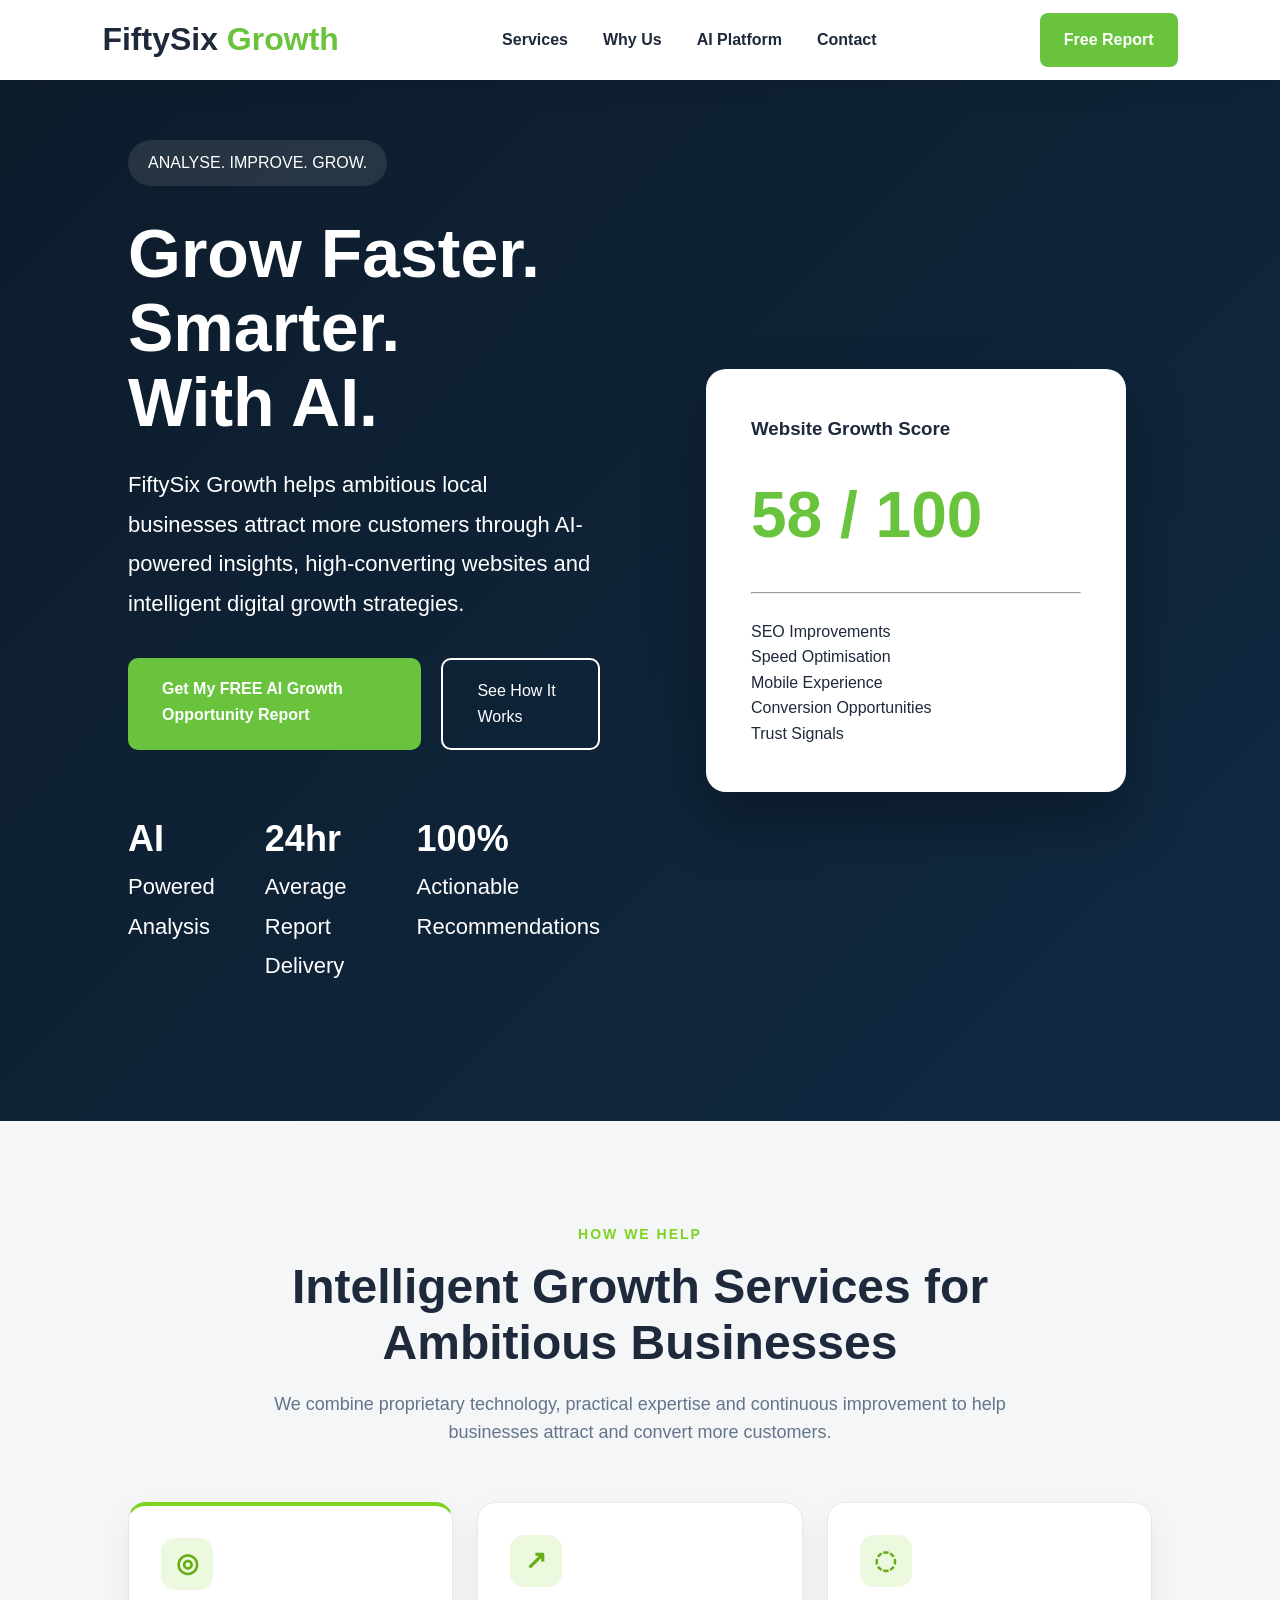
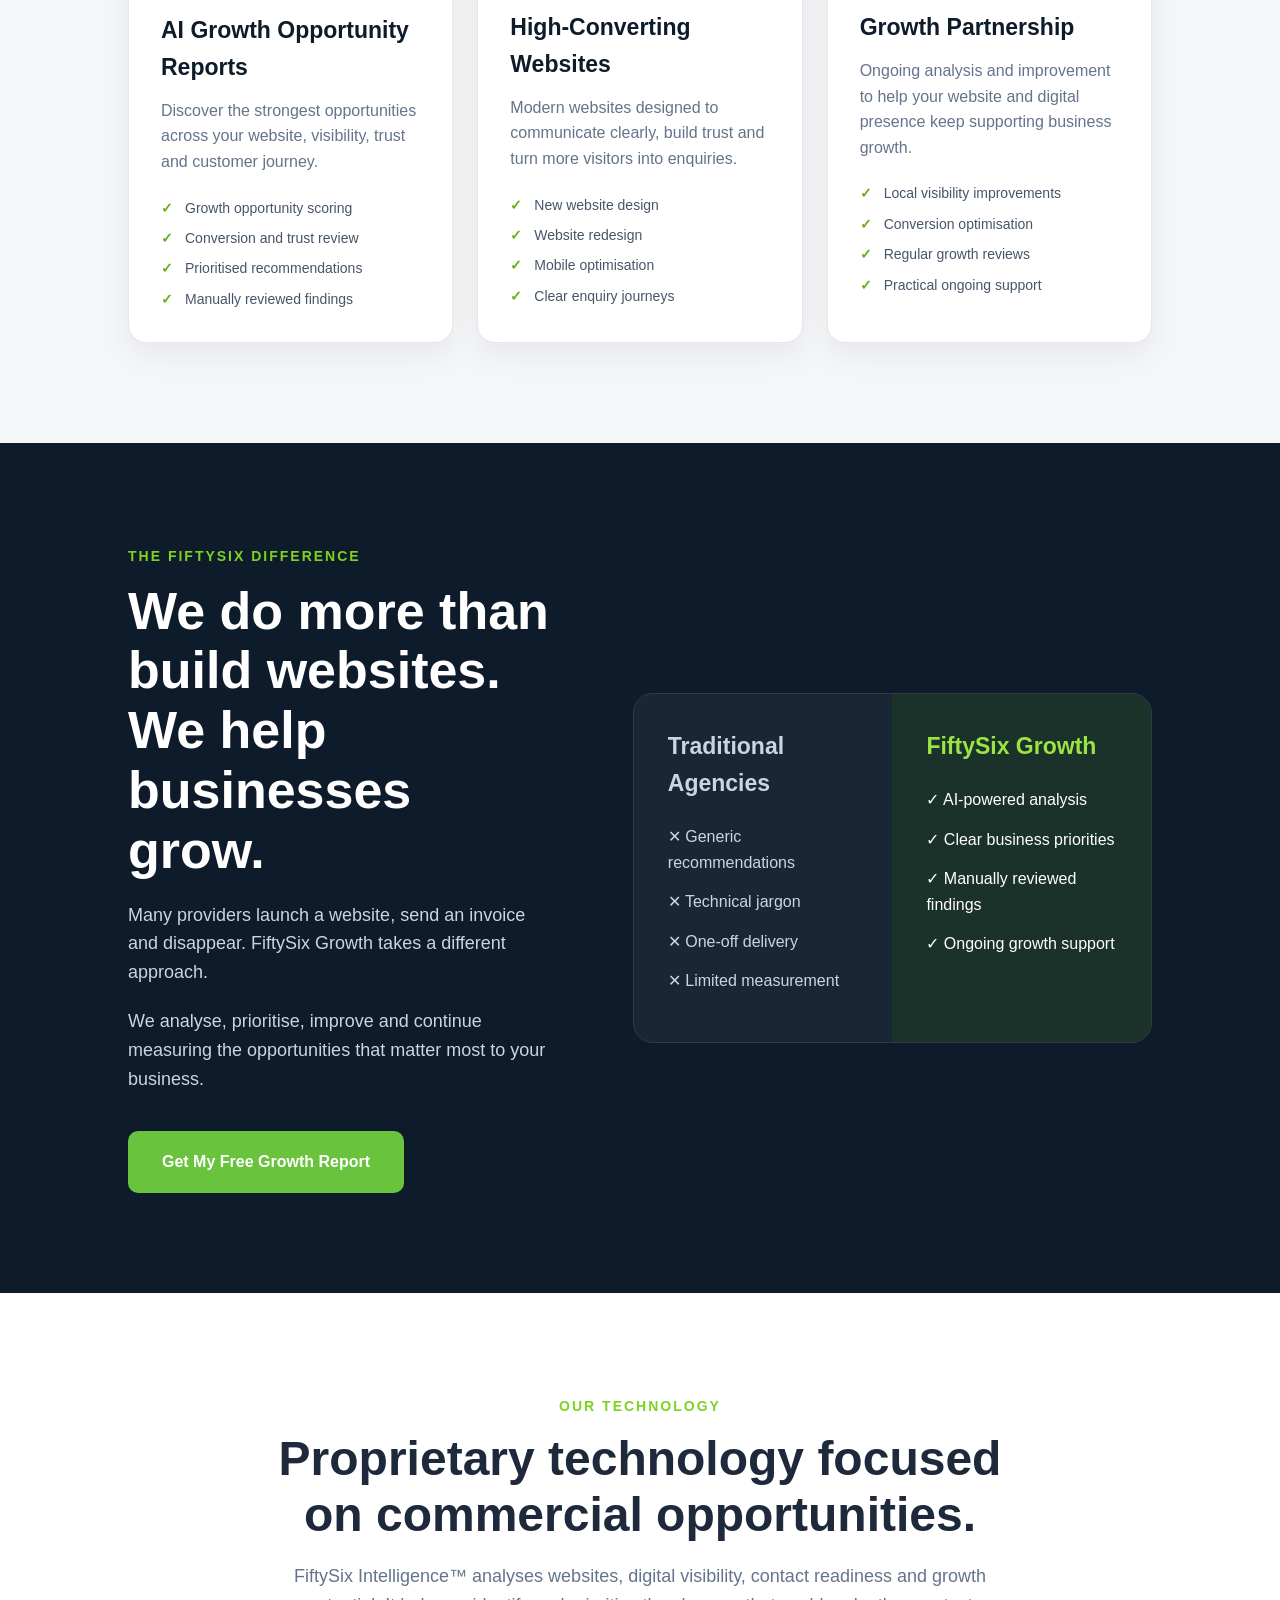
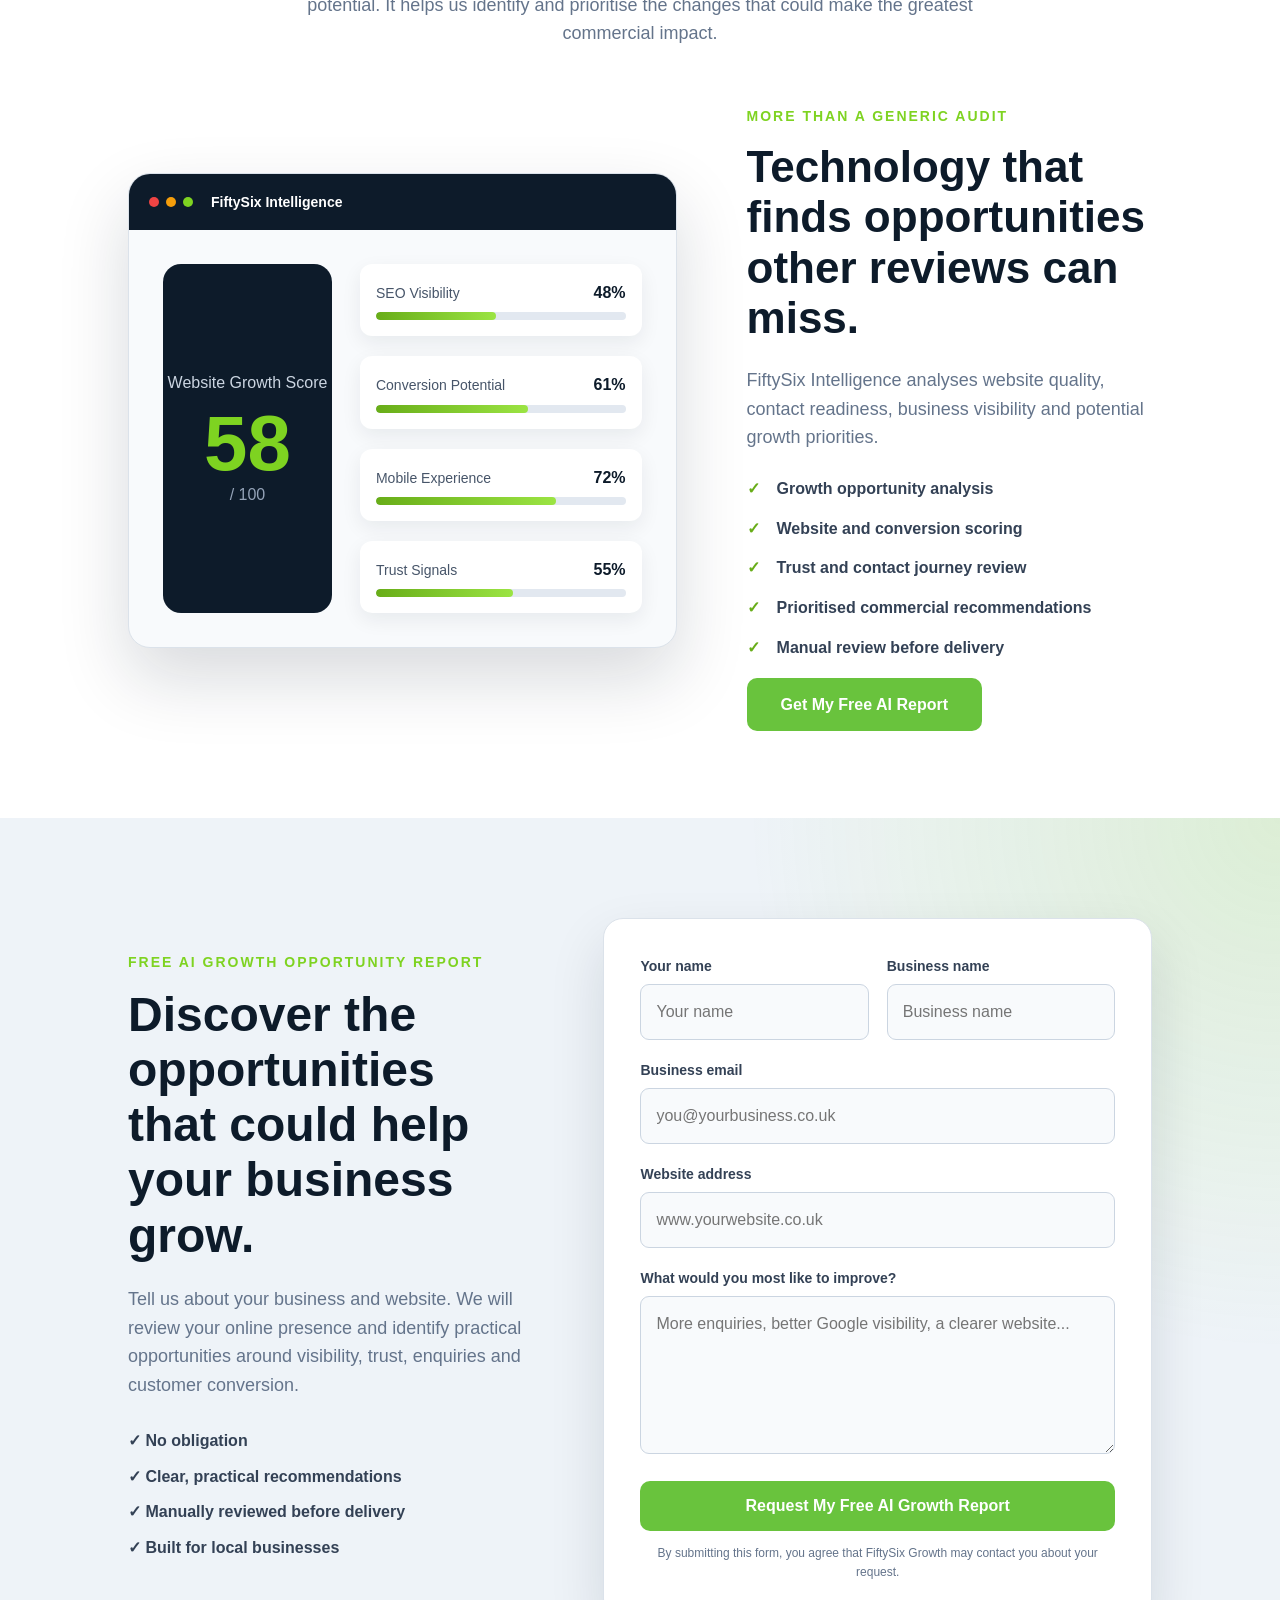
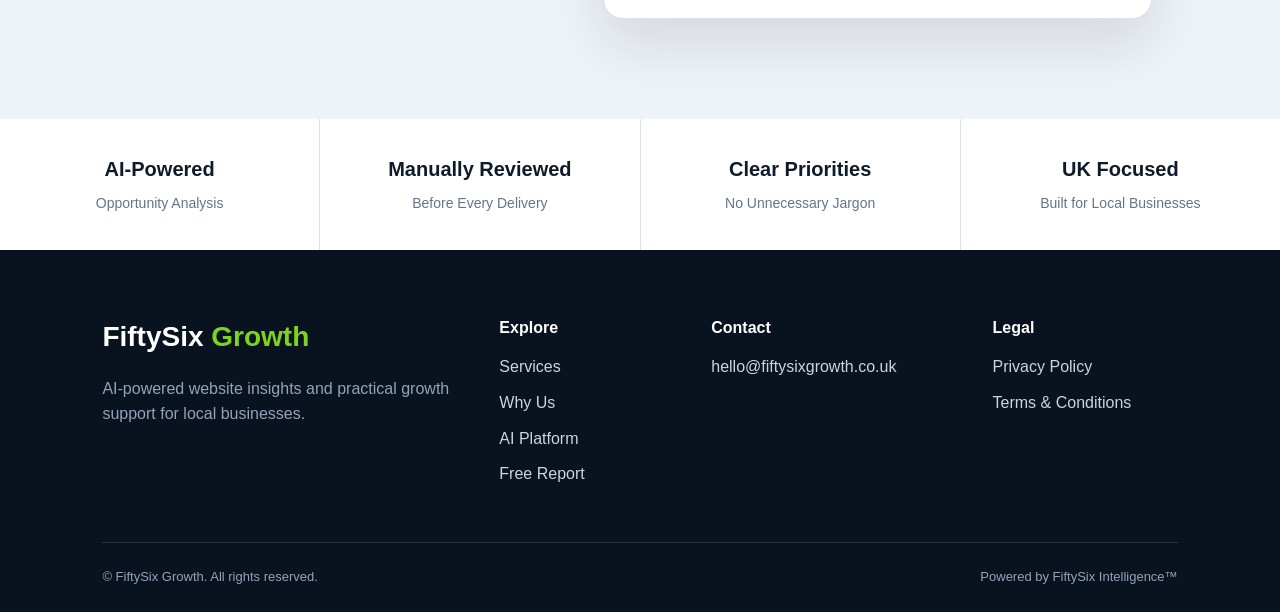
==== commit d77e99a3: "Website v3.2 repair contact form markup" ====
--- a/index.html
+++ b/index.html
@@ -383,14 +383,18 @@
 
         <div class="contact-copy">
 
-            <span class="eyebrow">FREE AI GROWTH OPPORTUNITY REPORT</span>
-
-            <<h2> Discover the opportunities that could help your business grow. </h2>
-
-            <p>
-                Tell us about your business and website. We will review your online
-                presence and identify practical opportunities around visibility,
-                trust, enquiries and customer conversion.
+            <span class="eyebrow">
+                FREE AI GROWTH OPPORTUNITY REPORT
+            </span>
+
+            <h2>
+                Discover the opportunities that could help your business grow.
+            </h2>
+
+            <p>
+                Tell us about your business and website. We will review your
+                online presence and identify practical opportunities around
+                visibility, trust, enquiries and customer conversion.
             </p>
 
             <div class="contact-points">
@@ -400,61 +404,54 @@
                 <p>✓ Built for local businesses</p>
             </div>
 
-            <p class="contact-email">
-                Prefer email?
-                <a href="mailto:hello@fiftysixgrowth.co.uk">
-                    hello@fiftysixgrowth.co.uk
-                </a>
-            </p>
-
         </div>
 
         <form
-
-        <input
-            type="hidden"
-            name="_subject"
-            value="New Free AI Growth Report Request"
-        >
-    <div class="honeypot-field" aria-hidden="true">
-    <label for="company-website">
-                Leave this field empty
-    </label>
-
-    <input
-        type="text"
-        id="company-website"
-        name="_gotcha"
-        tabindex="-1"
-        autocomplete="off"
-    >
-    </div>
             id="report-form"
             class="report-form"
             action="https://formspree.io/f/xdarqvon"
             method="POST"
         >
 
+            <input
+                type="hidden"
+                name="_subject"
+                value="New Free AI Growth Report Request"
+            >
+
+            <div class="honeypot-field" aria-hidden="true">
+                <input
+                    type="text"
+                    name="_gotcha"
+                    tabindex="-1"
+                    autocomplete="off"
+                >
+            </div>
+
             <div class="form-row">
 
                 <div class="form-group">
                     <label for="name">Your name</label>
+
                     <input
                         type="text"
                         id="name"
                         name="Customer Name"
                         required
+                        autocomplete="name"
                         placeholder="Your name"
                     >
                 </div>
 
                 <div class="form-group">
                     <label for="business">Business name</label>
+
                     <input
                         type="text"
                         id="business"
                         name="Business Name"
                         required
+                        autocomplete="organization"
                         placeholder="Business name"
                     >
                 </div>
@@ -463,28 +460,34 @@
 
             <div class="form-group">
                 <label for="email">Business email</label>
+
                 <input
                     type="email"
                     id="email"
                     name="email"
                     required
+                    autocomplete="email"
                     placeholder="you@yourbusiness.co.uk"
                 >
             </div>
 
             <div class="form-group">
                 <label for="website">Website address</label>
+
                 <input
-                    type="url"
+                    type="text"
                     id="website"
                     name="Website"
                     required
-                    placeholder="https://yourwebsite.co.uk"
+                    placeholder="www.yourwebsite.co.uk"
                 >
             </div>
 
             <div class="form-group">
-                <label for="message">What would you most like to improve?</label>
+                <label for="message">
+                    What would you most like to improve?
+                </label>
+
                 <textarea
                     id="message"
                     name="Growth Priorities"
@@ -494,8 +497,15 @@
             </div>
 
             <button type="submit" class="form-button">
-                Request My Free AI Website Report
+                Request My Free AI Growth Report
             </button>
+
+            <p
+                id="form-status"
+                class="form-status"
+                role="status"
+                aria-live="polite"
+            ></p>
 
             <p class="form-note">
                 By submitting this form, you agree that FiftySix Growth may
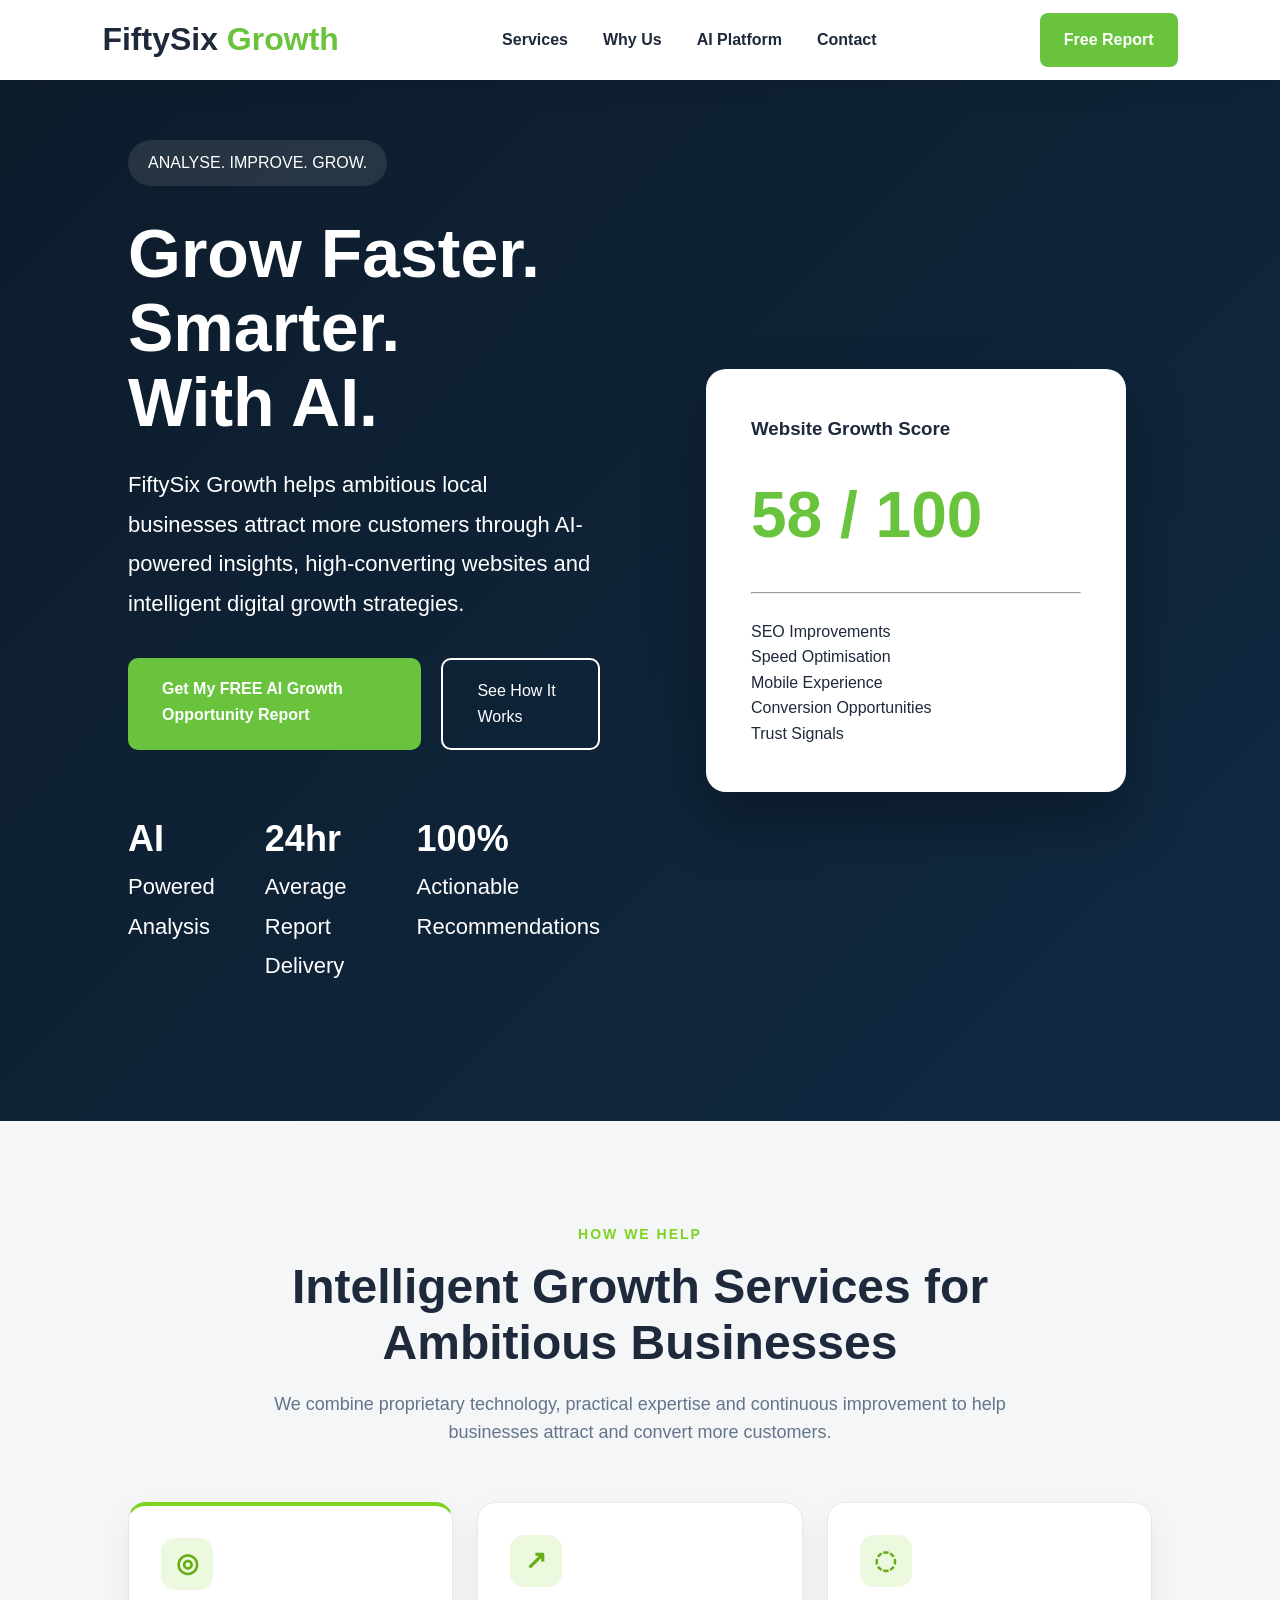
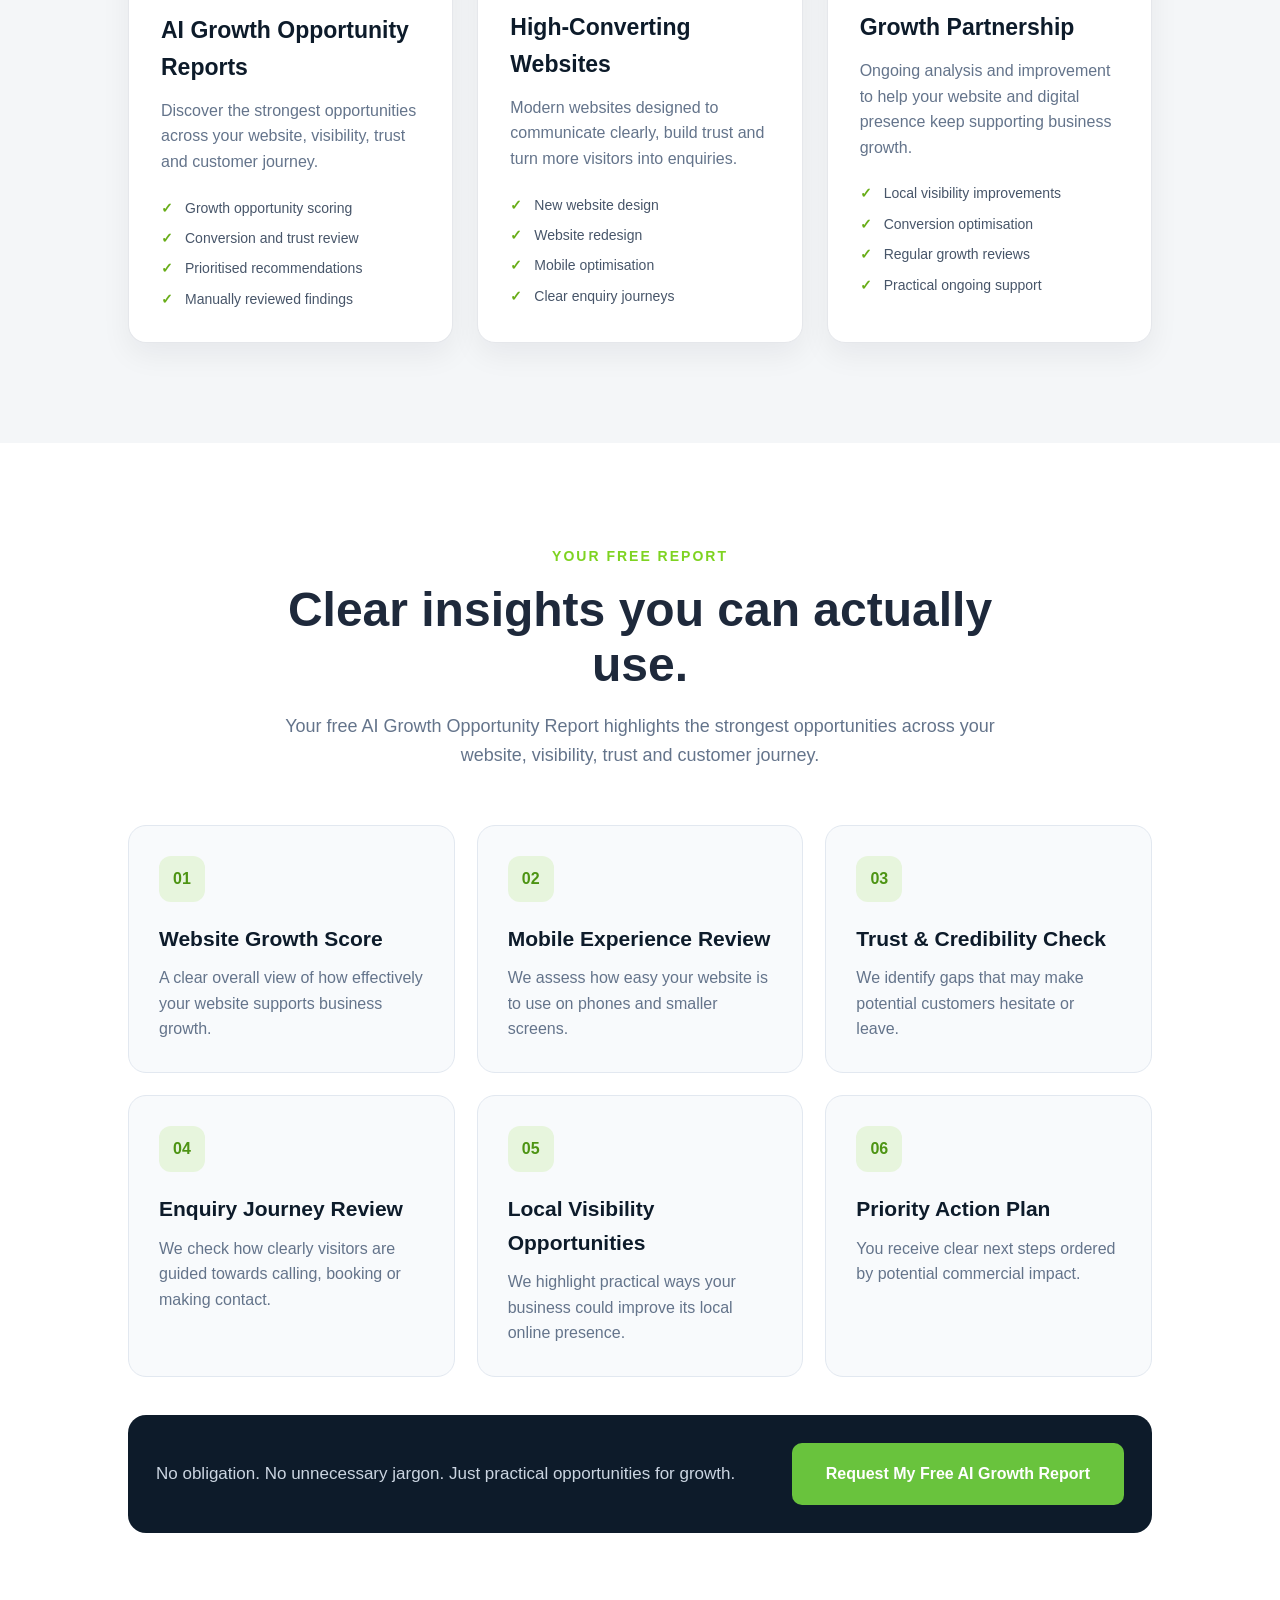
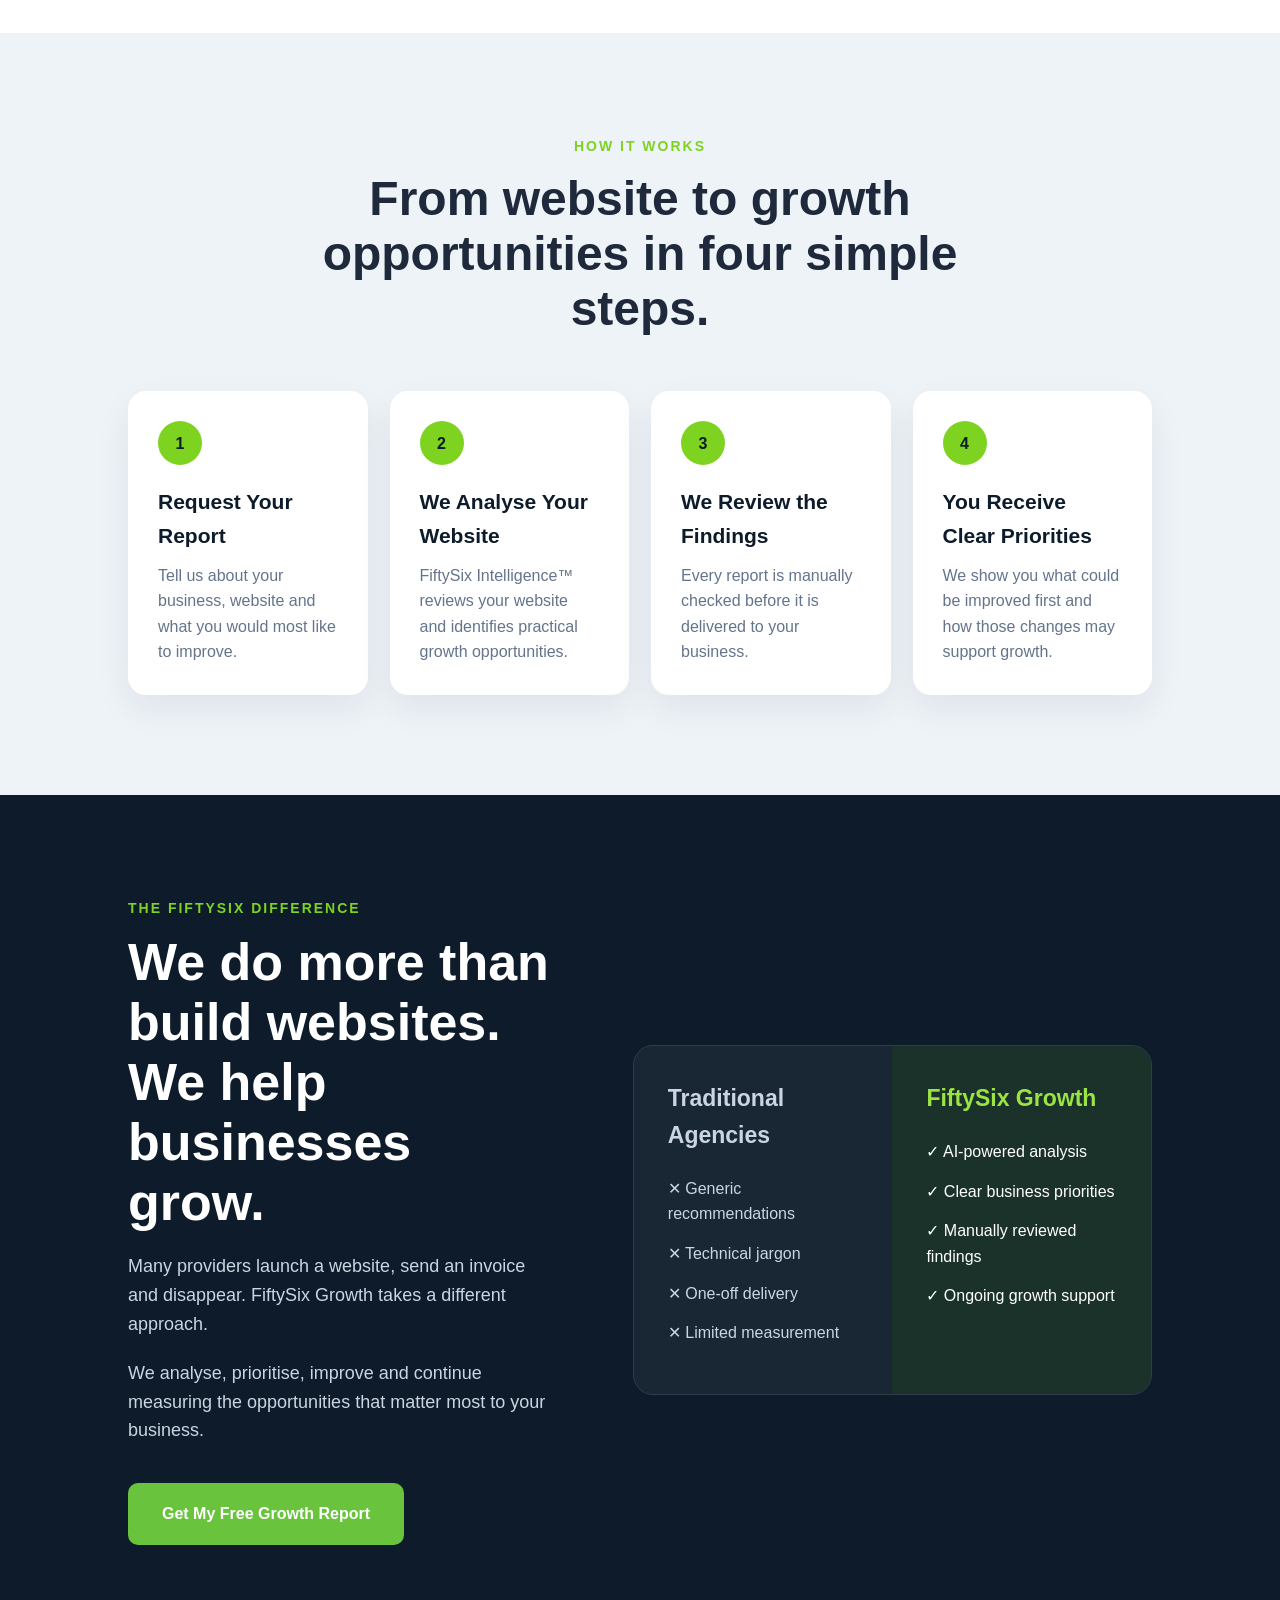
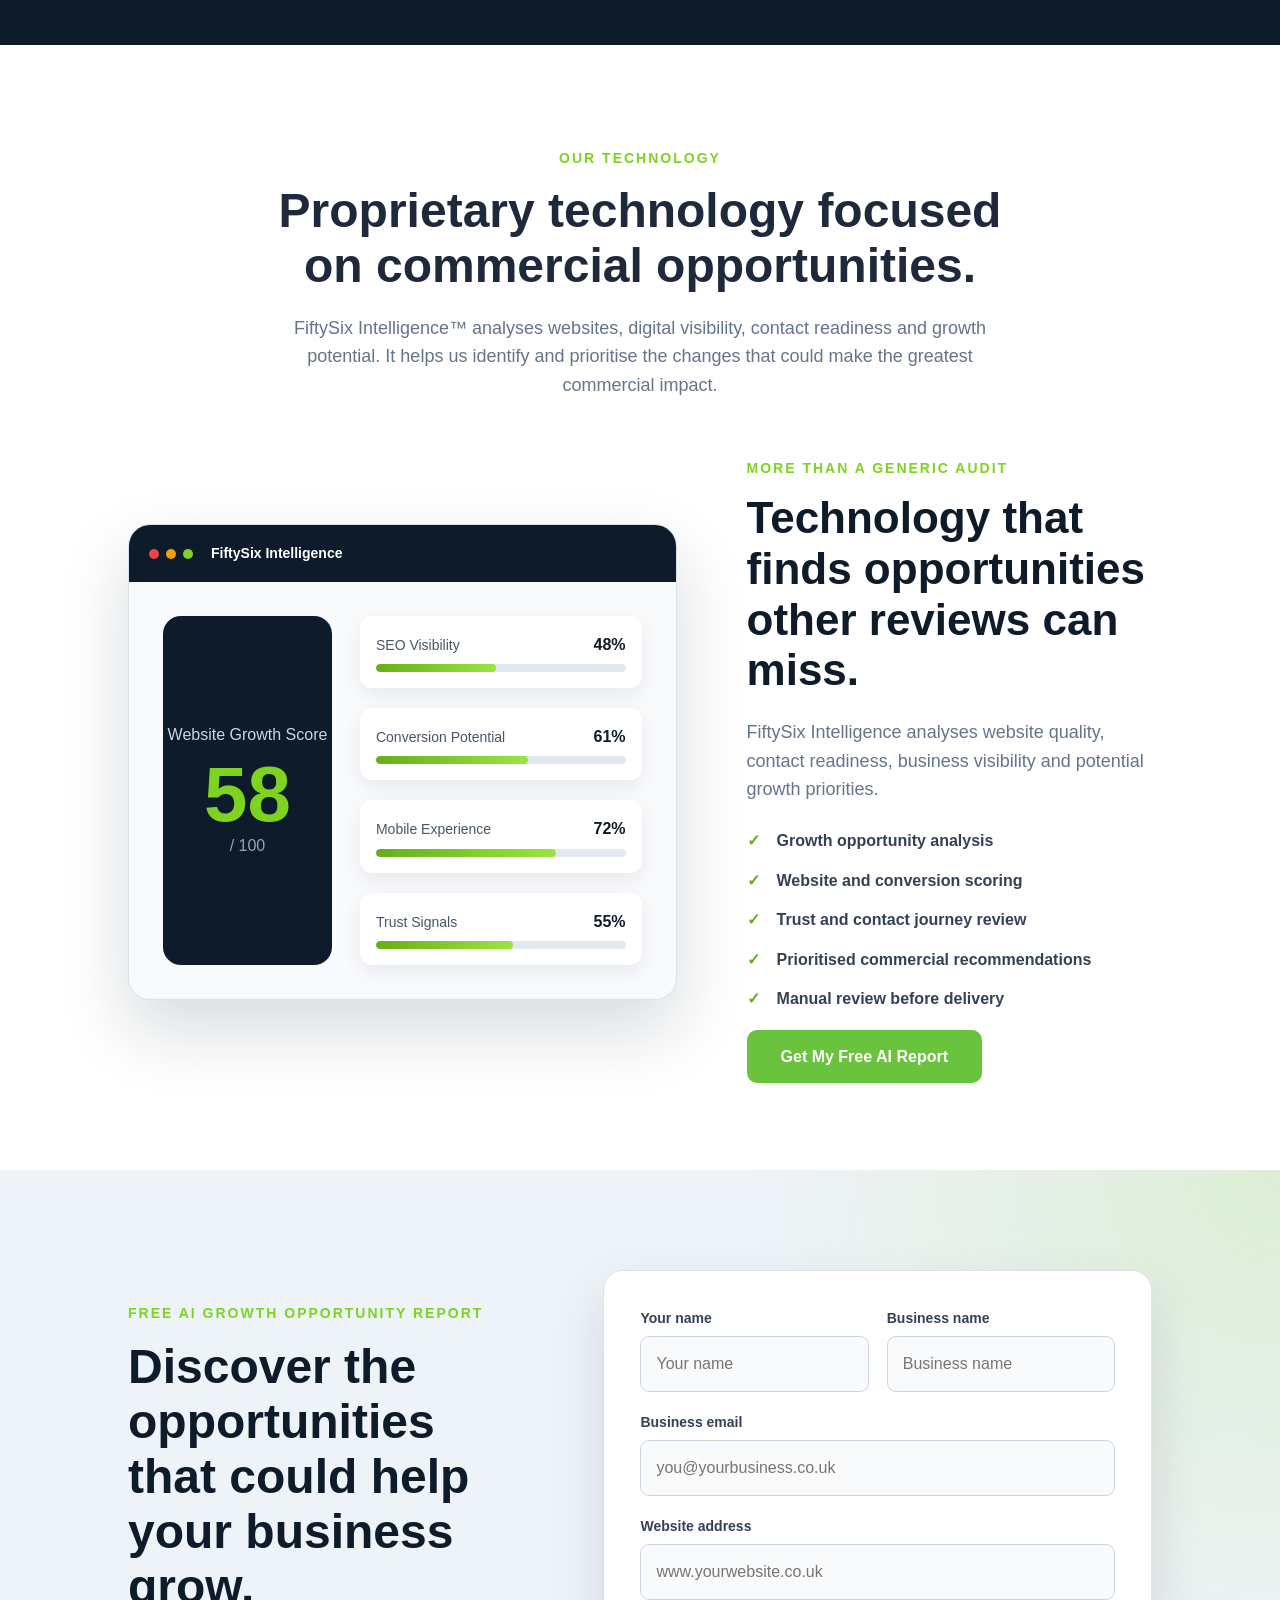
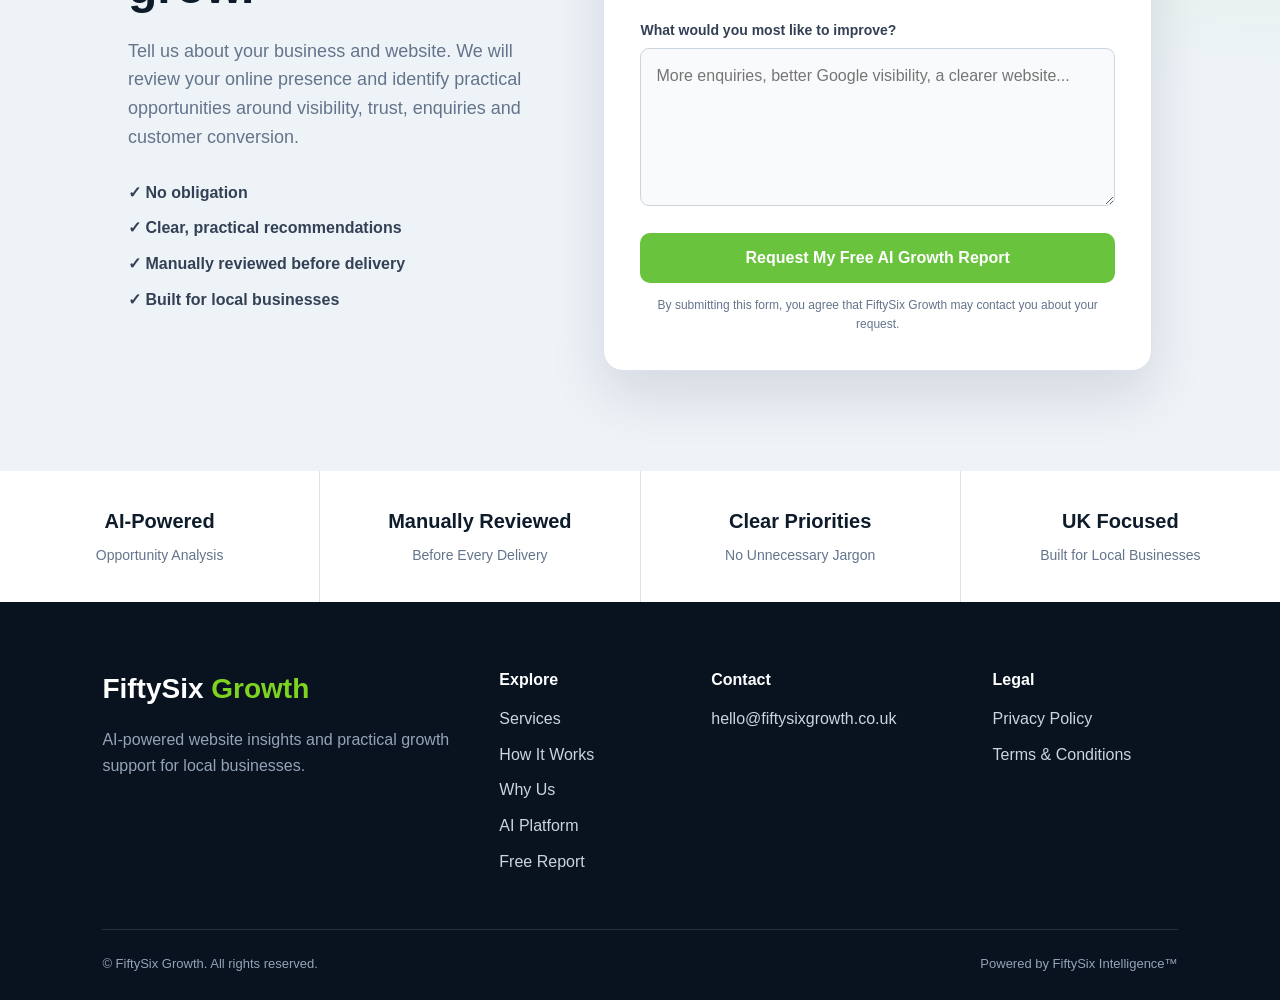
==== commit acc52200: "Website v3.3 add report value and customer process" ====
--- a/index.html
+++ b/index.html
@@ -211,6 +211,167 @@
                 <li>Regular growth reviews</li>
                 <li>Practical ongoing support</li>
             </ul>
+        </article>
+
+    </div>
+
+</section>
+
+<section id="report-includes" class="report-includes-section">
+
+    <div class="section-heading">
+
+        <span>YOUR FREE REPORT</span>
+
+        <h2>
+            Clear insights you can actually use.
+        </h2>
+
+        <p>
+            Your free AI Growth Opportunity Report highlights the strongest
+            opportunities across your website, visibility, trust and customer
+            journey.
+        </p>
+
+    </div>
+
+    <div class="report-includes-grid">
+
+        <article class="report-feature">
+            <div class="report-feature-icon">01</div>
+            <h3>Website Growth Score</h3>
+            <p>
+                A clear overall view of how effectively your website supports
+                business growth.
+            </p>
+        </article>
+
+        <article class="report-feature">
+            <div class="report-feature-icon">02</div>
+            <h3>Mobile Experience Review</h3>
+            <p>
+                We assess how easy your website is to use on phones and smaller
+                screens.
+            </p>
+        </article>
+
+        <article class="report-feature">
+            <div class="report-feature-icon">03</div>
+            <h3>Trust & Credibility Check</h3>
+            <p>
+                We identify gaps that may make potential customers hesitate or
+                leave.
+            </p>
+        </article>
+
+        <article class="report-feature">
+            <div class="report-feature-icon">04</div>
+            <h3>Enquiry Journey Review</h3>
+            <p>
+                We check how clearly visitors are guided towards calling,
+                booking or making contact.
+            </p>
+        </article>
+
+        <article class="report-feature">
+            <div class="report-feature-icon">05</div>
+            <h3>Local Visibility Opportunities</h3>
+            <p>
+                We highlight practical ways your business could improve its
+                local online presence.
+            </p>
+        </article>
+
+        <article class="report-feature">
+            <div class="report-feature-icon">06</div>
+            <h3>Priority Action Plan</h3>
+            <p>
+                You receive clear next steps ordered by potential commercial
+                impact.
+            </p>
+        </article>
+
+    </div>
+
+    <div class="report-cta">
+
+        <p>
+            No obligation. No unnecessary jargon. Just practical opportunities
+            for growth.
+        </p>
+
+        <a href="#contact" class="primary-button">
+            Request My Free AI Growth Report
+        </a>
+
+    </div>
+
+</section>
+
+<section id="process" class="process-section">
+
+    <div class="section-heading">
+
+        <span>HOW IT WORKS</span>
+
+        <h2>
+            From website to growth opportunities in four simple steps.
+        </h2>
+
+    </div>
+
+    <div class="process-grid">
+
+        <article class="process-step">
+
+            <div class="process-number">1</div>
+
+            <h3>Request Your Report</h3>
+
+            <p>
+                Tell us about your business, website and what you would most
+                like to improve.
+            </p>
+
+        </article>
+
+        <article class="process-step">
+
+            <div class="process-number">2</div>
+
+            <h3>We Analyse Your Website</h3>
+
+            <p>
+                FiftySix Intelligence™ reviews your website and identifies
+                practical growth opportunities.
+            </p>
+
+        </article>
+
+        <article class="process-step">
+
+            <div class="process-number">3</div>
+
+            <h3>We Review the Findings</h3>
+
+            <p>
+                Every report is manually checked before it is delivered to your
+                business.
+            </p>
+
+        </article>
+
+        <article class="process-step">
+
+            <div class="process-number">4</div>
+
+            <h3>You Receive Clear Priorities</h3>
+
+            <p>
+                We show you what could be improved first and how those changes
+                may support growth.
+            </p>
+
         </article>
 
     </div>
@@ -560,6 +721,7 @@
         <div>
             <h3>Explore</h3>
             <a href="#services">Services</a>
+            <a href="#process">How It Works</a>
             <a href="#why">Why Us</a>
             <a href="#software">AI Platform</a>
             <a href="#contact">Free Report</a>
--- a/style.css
+++ b/style.css
@@ -1052,4 +1052,136 @@
 
 .honeypot-field {
     display: none !important;
+}
+
+/* ---------- REPORT CONTENT ---------- */
+
+.report-includes-section {
+    background: white;
+}
+
+.report-includes-grid {
+    display: grid;
+    grid-template-columns: repeat(3, 1fr);
+    gap: 22px;
+}
+
+.report-feature {
+    padding: 30px;
+    border: 1px solid #e2e8f0;
+    border-radius: 18px;
+    background: #f8fafc;
+}
+
+.report-feature-icon {
+    display: flex;
+    width: 46px;
+    height: 46px;
+    margin-bottom: 20px;
+    align-items: center;
+    justify-content: center;
+    border-radius: 12px;
+    background: rgba(126, 211, 33, 0.14);
+    color: #4d9413;
+    font-weight: 900;
+}
+
+.report-feature h3 {
+    margin-bottom: 10px;
+    color: #0d1b2a;
+    font-size: 21px;
+}
+
+.report-feature p {
+    color: #64748b;
+}
+
+.report-cta {
+    display: flex;
+    margin-top: 38px;
+    padding: 28px;
+    align-items: center;
+    justify-content: space-between;
+    gap: 25px;
+    border-radius: 18px;
+    background: #0d1b2a;
+    color: white;
+}
+
+.report-cta p {
+    max-width: 650px;
+    color: #cbd5e1;
+    font-size: 17px;
+}
+
+/* ---------- PROCESS ---------- */
+
+.process-section {
+    background: #eef3f8;
+}
+
+.process-grid {
+    display: grid;
+    grid-template-columns: repeat(4, 1fr);
+    gap: 22px;
+}
+
+.process-step {
+    position: relative;
+    padding: 30px;
+    border-radius: 18px;
+    background: white;
+    box-shadow: 0 14px 35px rgba(15, 23, 42, 0.07);
+}
+
+.process-number {
+    display: flex;
+    width: 44px;
+    height: 44px;
+    margin-bottom: 20px;
+    align-items: center;
+    justify-content: center;
+    border-radius: 50%;
+    background: #7ed321;
+    color: #0d1b2a;
+    font-weight: 900;
+}
+
+.process-step h3 {
+    margin-bottom: 10px;
+    color: #0d1b2a;
+    font-size: 21px;
+}
+
+.process-step p {
+    color: #64748b;
+}
+
+/* ---------- REPORT/PROCESS RESPONSIVE ---------- */
+
+@media (max-width: 900px) {
+    .report-includes-grid {
+        grid-template-columns: repeat(2, 1fr);
+    }
+
+    .process-grid {
+        grid-template-columns: repeat(2, 1fr);
+    }
+
+    .report-cta {
+        align-items: flex-start;
+        flex-direction: column;
+    }
+}
+
+@media (max-width: 620px) {
+    .report-includes-grid,
+    .process-grid {
+        grid-template-columns: 1fr;
+    }
+
+    .report-cta .primary-button {
+        width: 100%;
+        text-align: center;
+    }
 }
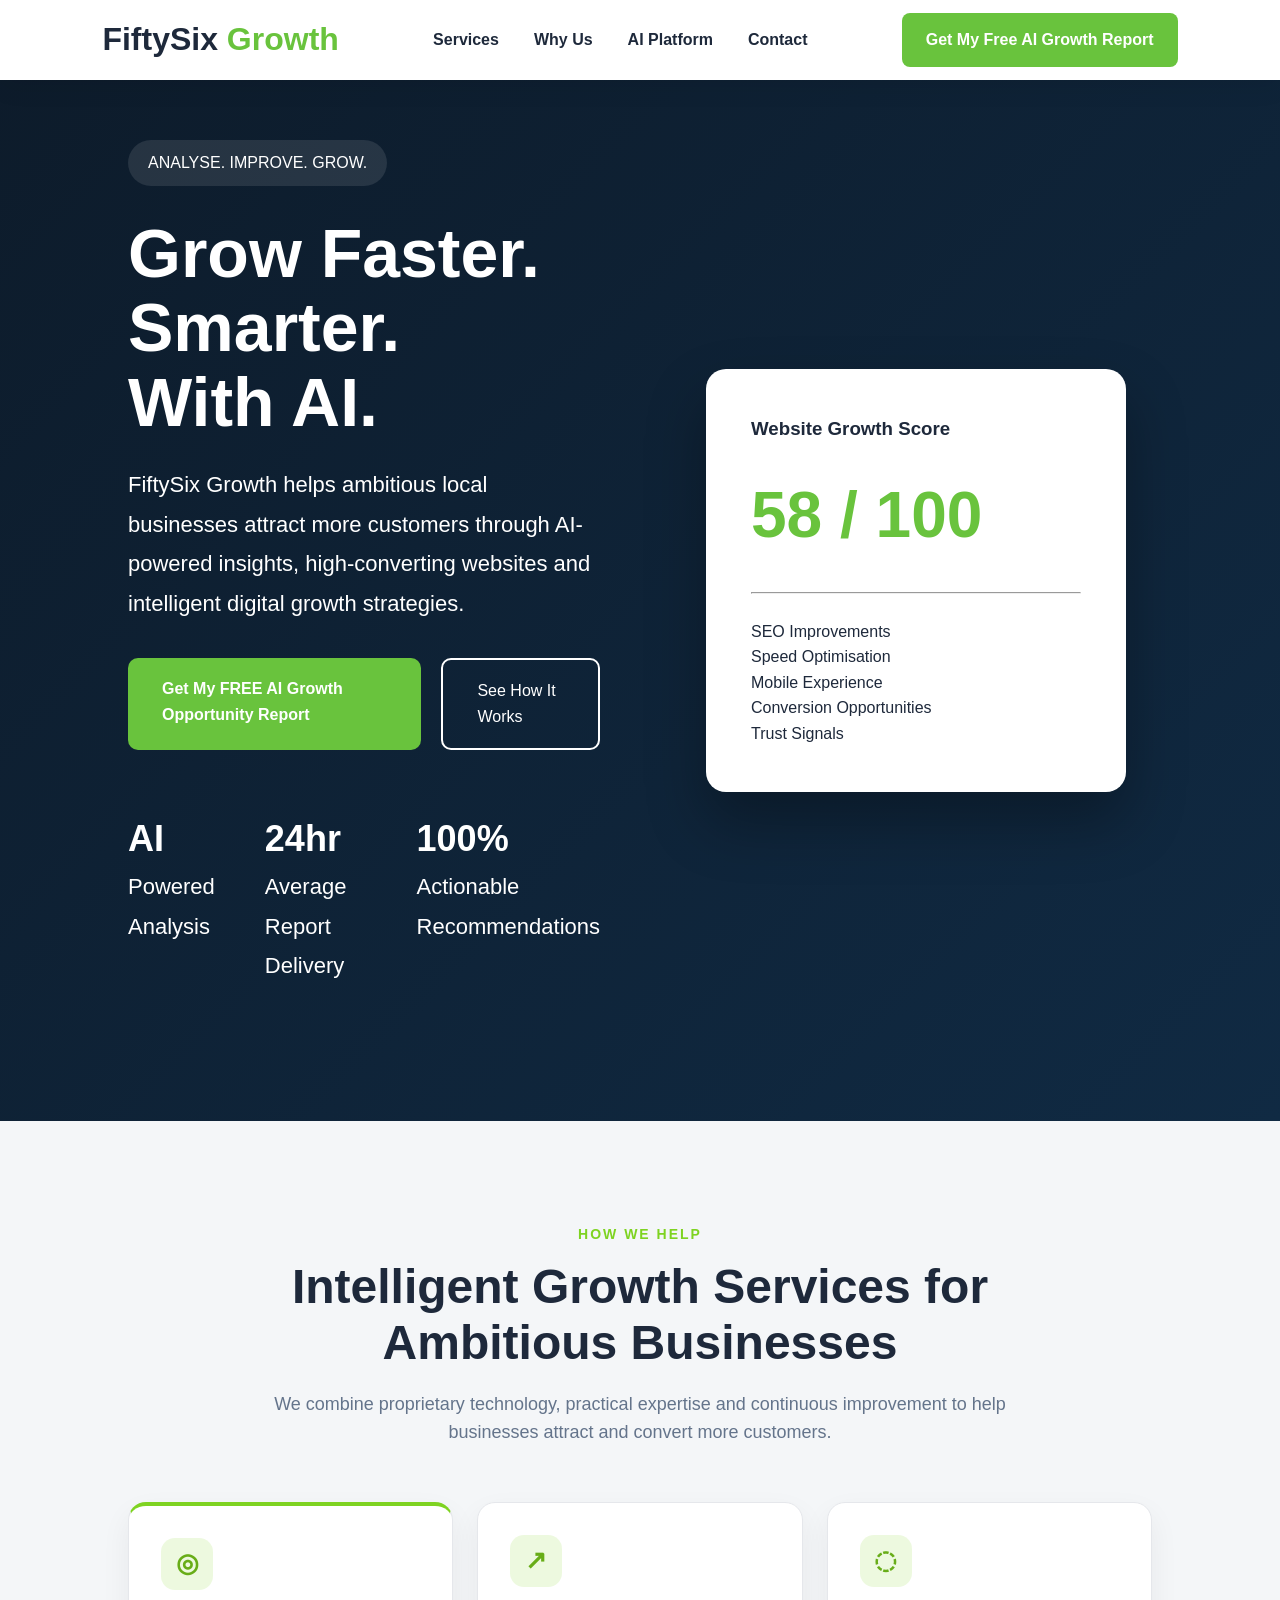
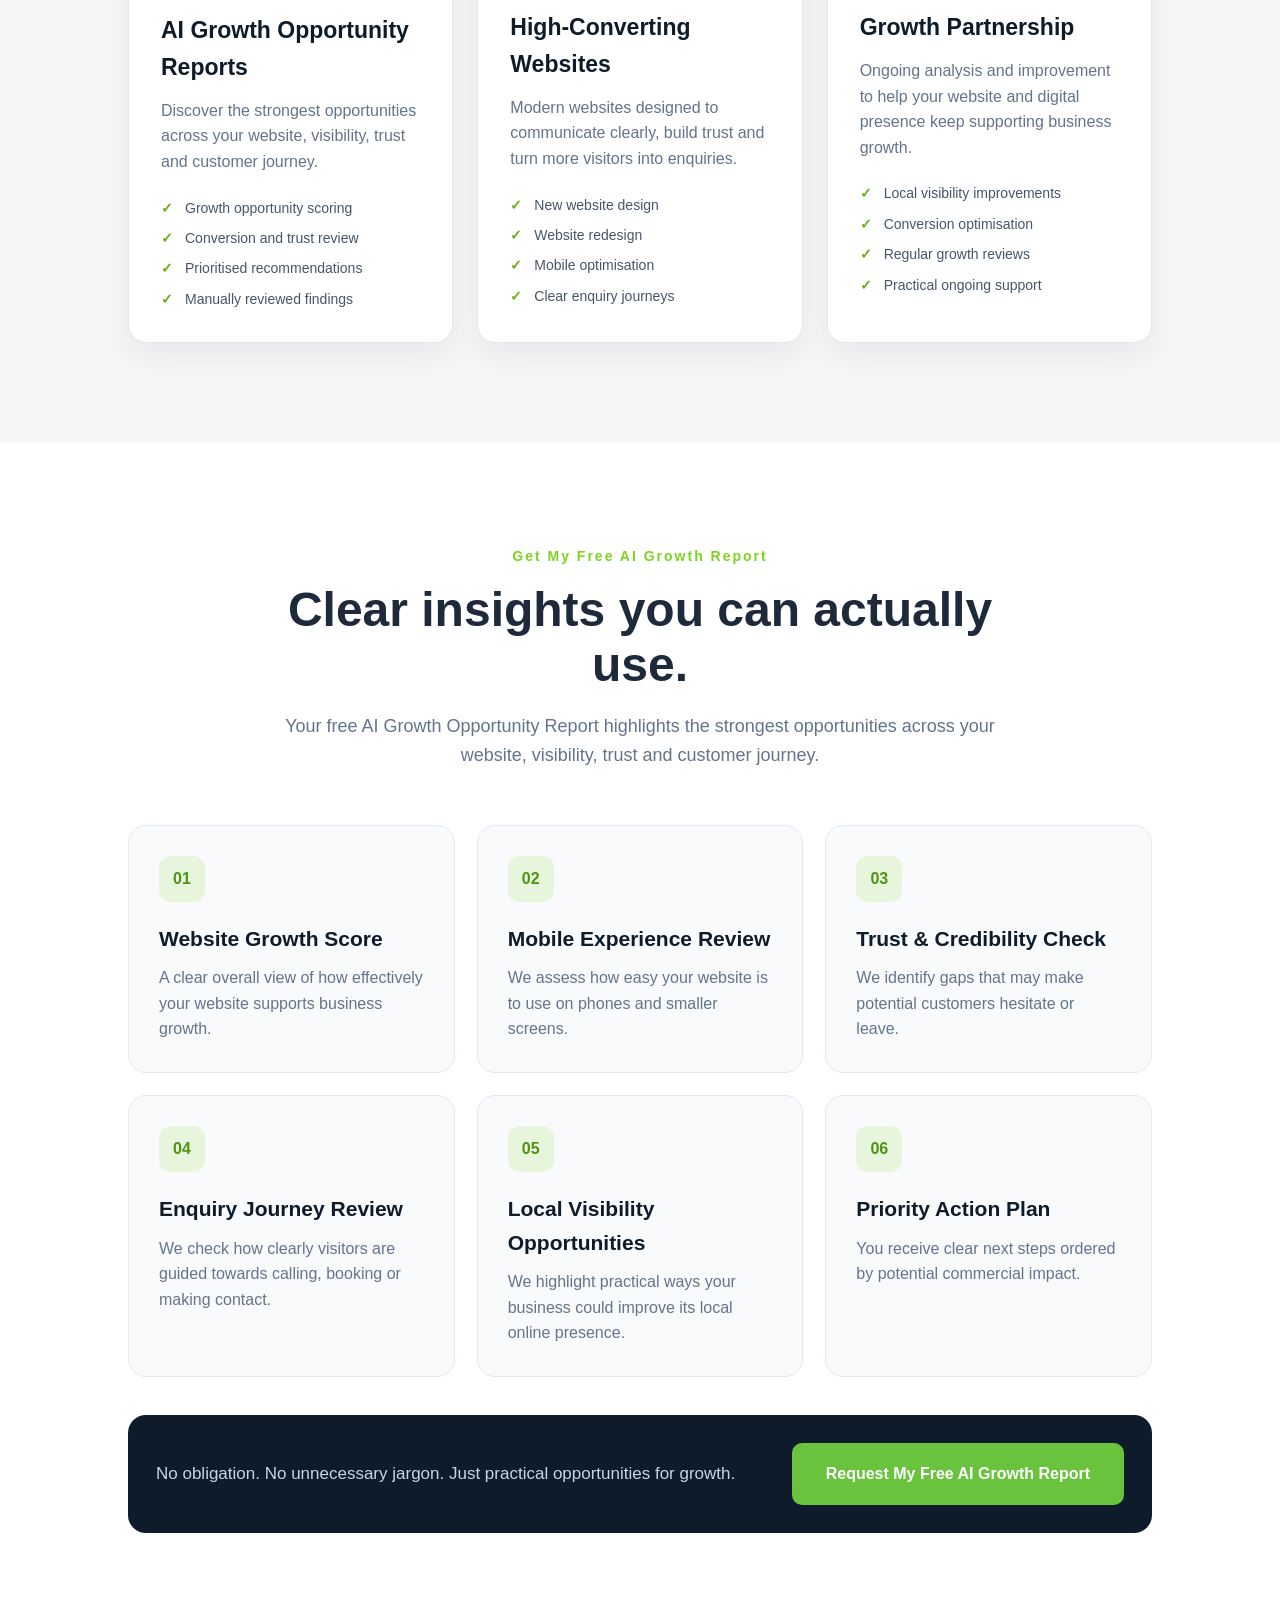
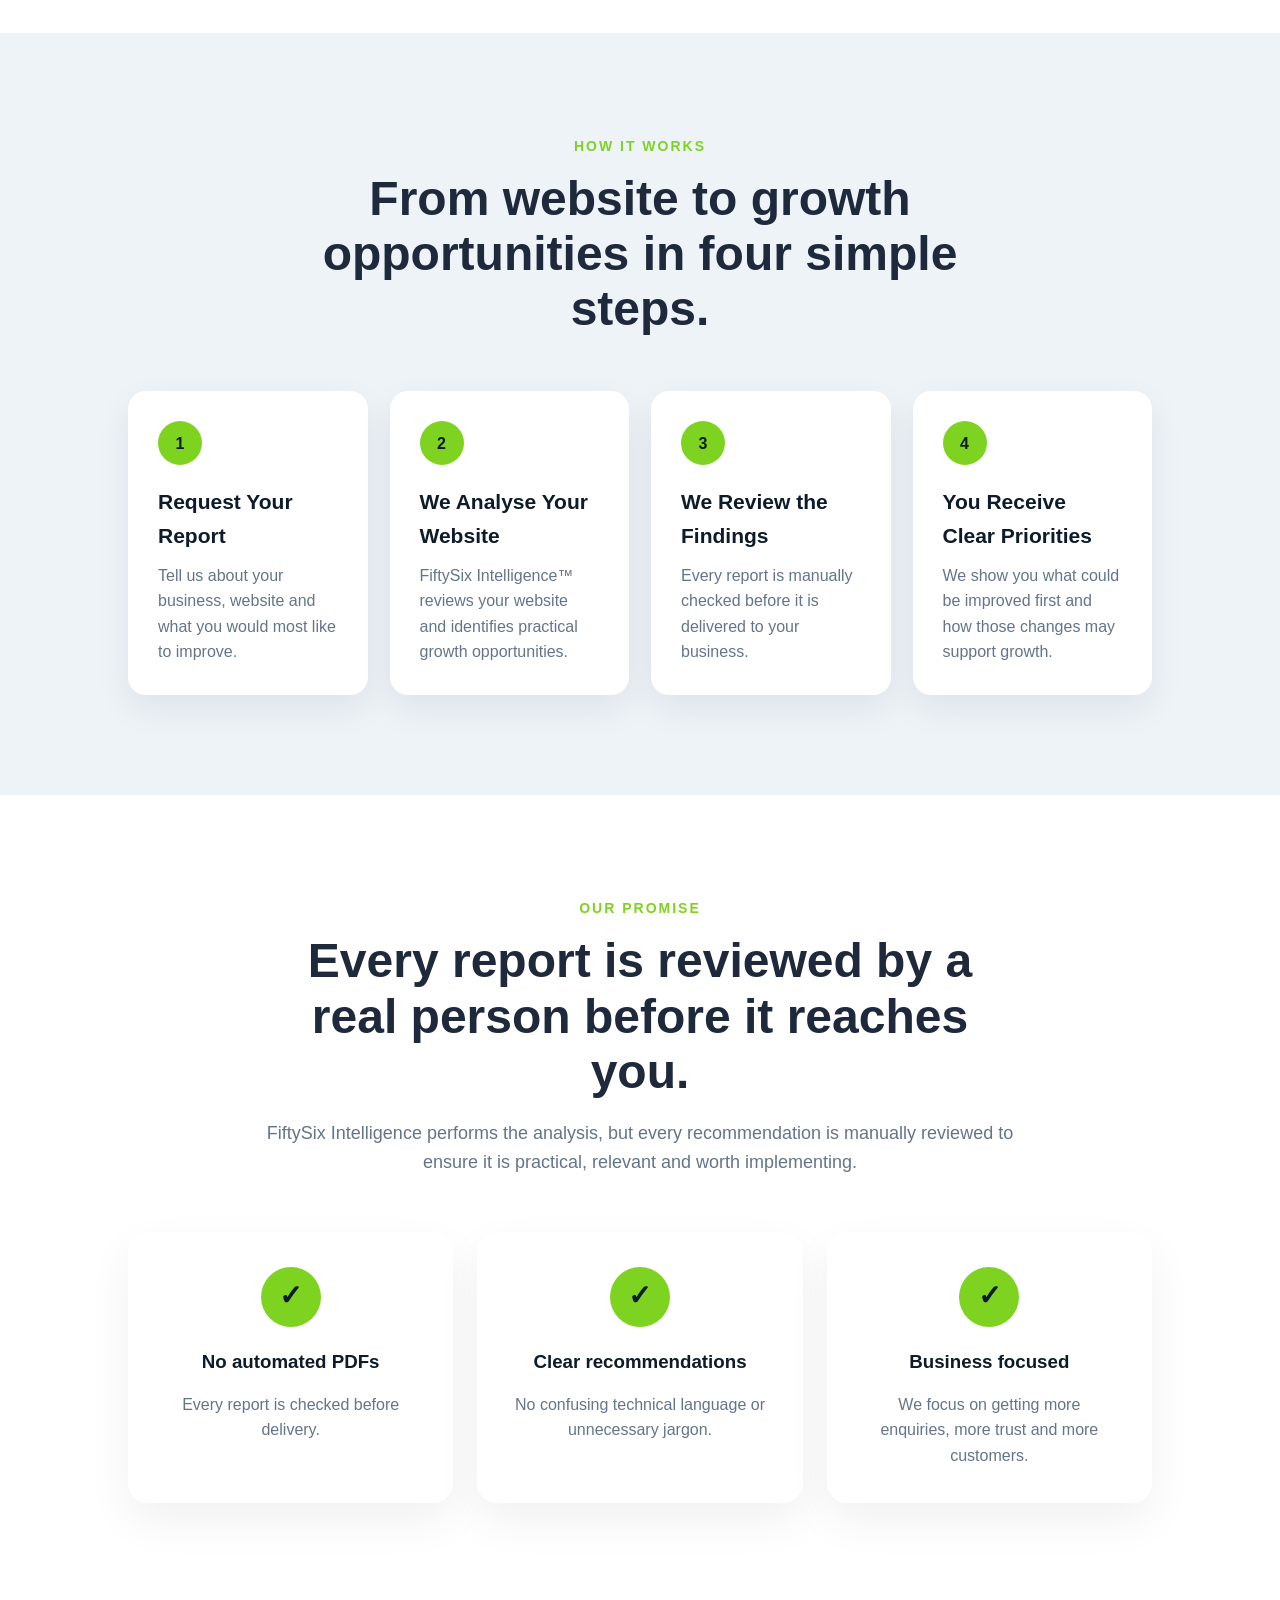
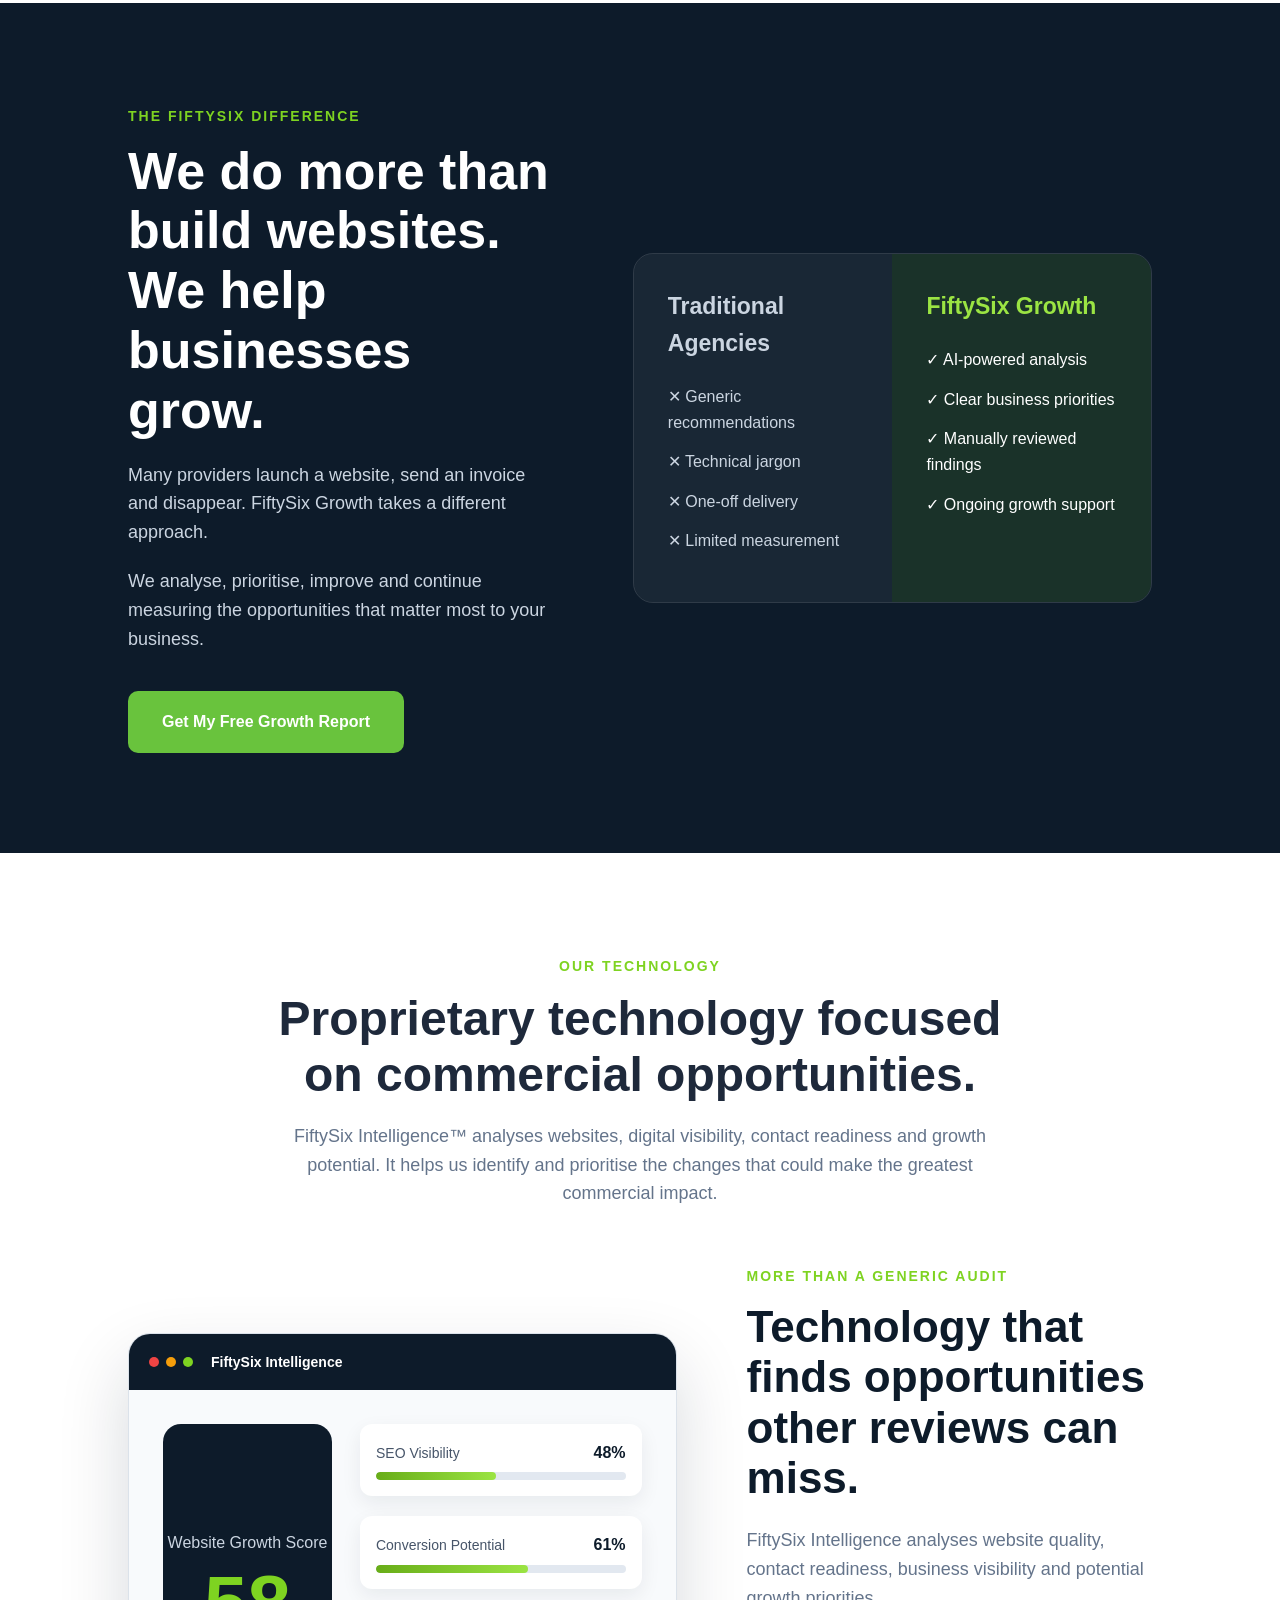
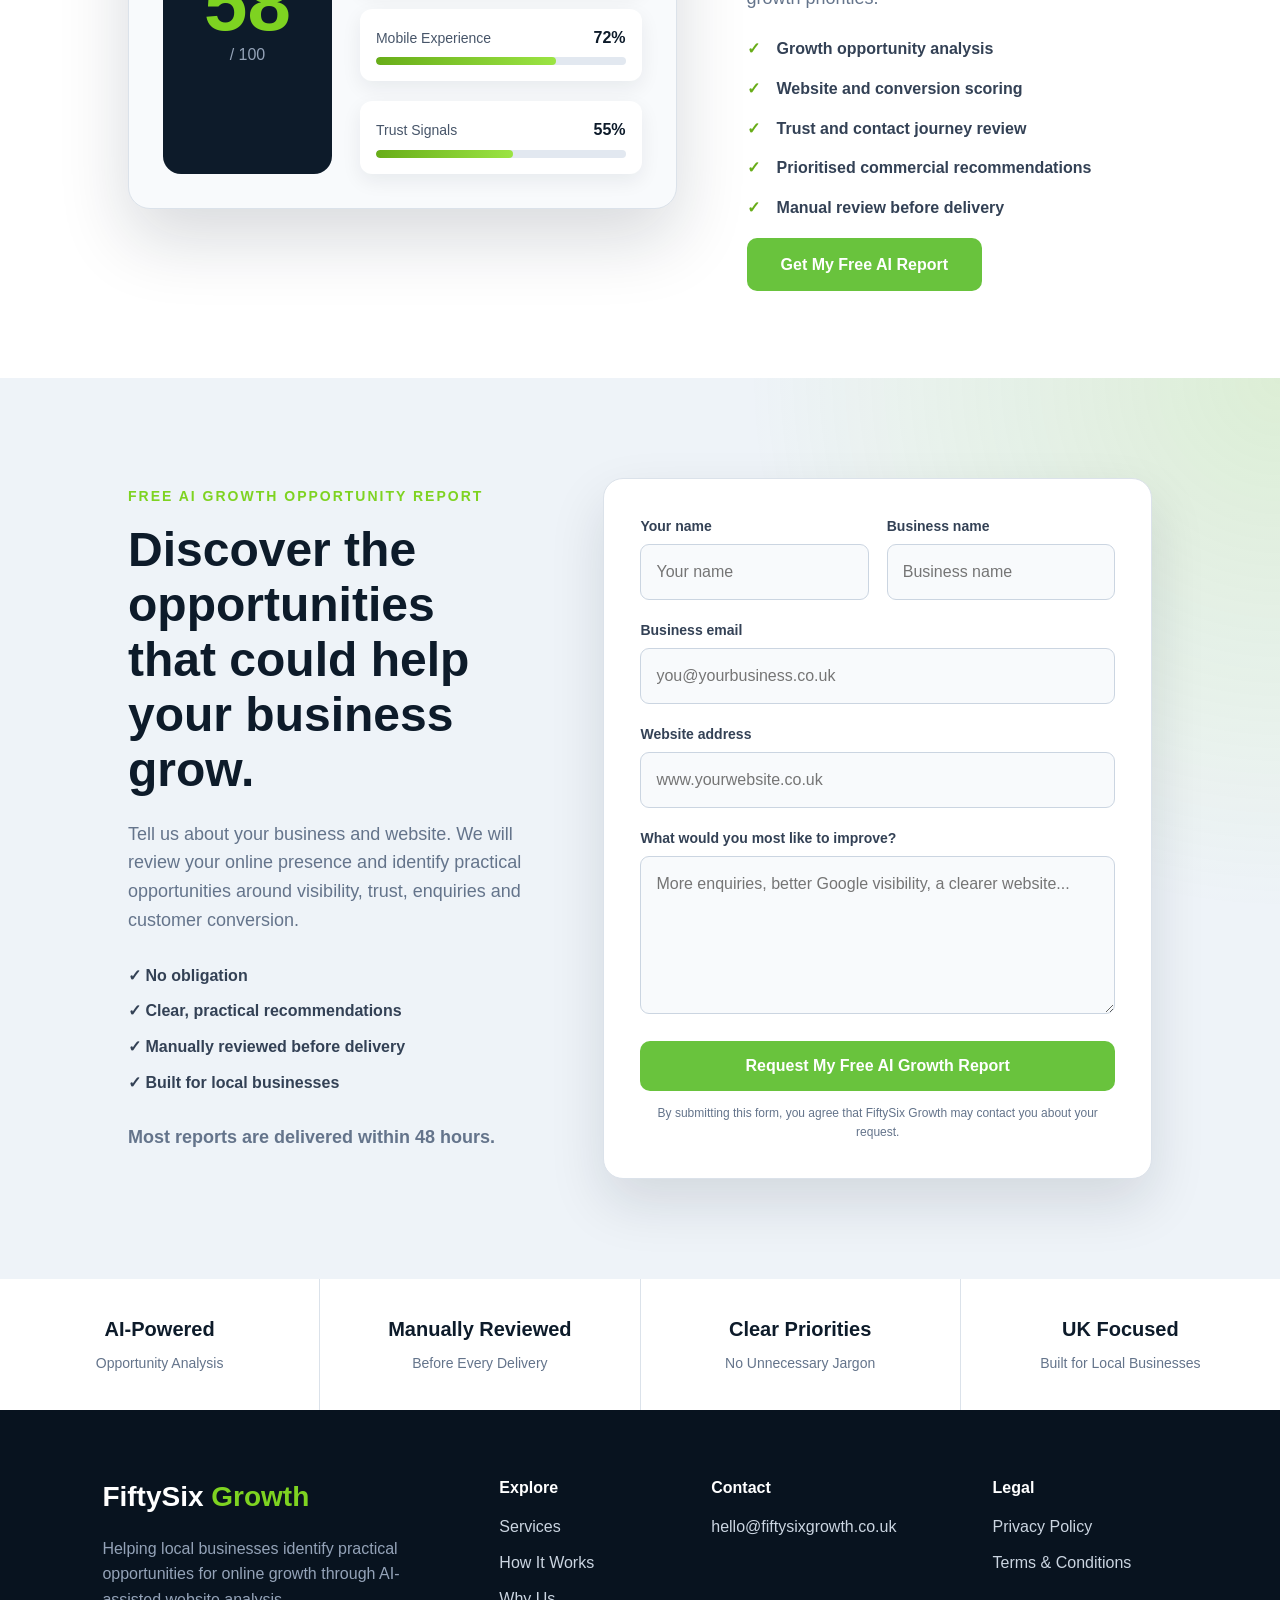
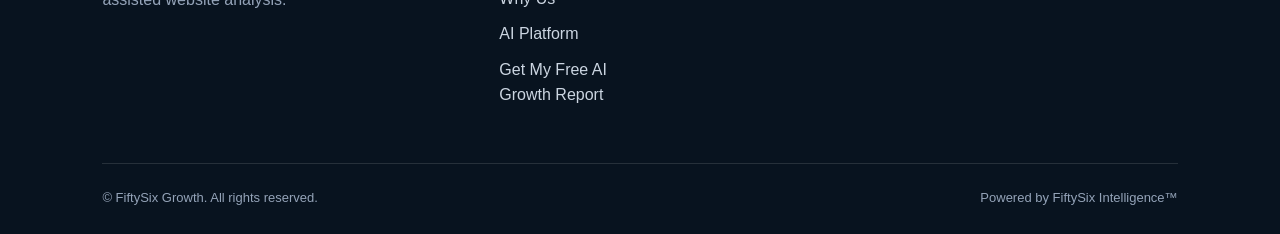
==== commit 3aa8a77b: "Website v3.4 add trust promise and delivery clarity" ====
--- a/index.html
+++ b/index.html
@@ -38,7 +38,7 @@
     </nav>
 
     <a href="#contact" class="nav-button">
-        Free Report
+        Get My Free AI Growth Report
     </a>
 
 </header>
@@ -221,7 +221,7 @@
 
     <div class="section-heading">
 
-        <span>YOUR FREE REPORT</span>
+        <span>Get My Free AI Growth Report</span>
 
         <h2>
             Clear insights you can actually use.
@@ -373,6 +373,52 @@
             </p>
 
         </article>
+
+    </div>
+
+</section>
+
+<section class="promise-section">
+
+    <div class="section-heading">
+        <span>OUR PROMISE</span>
+
+        <h2>
+            Every report is reviewed by a real person before it reaches you.
+        </h2>
+
+        <p>
+            FiftySix Intelligence performs the analysis, but every recommendation
+            is manually reviewed to ensure it is practical, relevant and worth
+            implementing.
+        </p>
+    </div>
+
+    <div class="promise-grid">
+
+        <div class="promise-card">
+            <div class="tick">✓</div>
+            <h3>No automated PDFs</h3>
+            <p>
+                Every report is checked before delivery.
+            </p>
+        </div>
+
+        <div class="promise-card">
+            <div class="tick">✓</div>
+            <h3>Clear recommendations</h3>
+            <p>
+                No confusing technical language or unnecessary jargon.
+            </p>
+        </div>
+
+        <div class="promise-card">
+            <div class="tick">✓</div>
+            <h3>Business focused</h3>
+            <p>
+                We focus on getting more enquiries, more trust and more customers.
+            </p>
+        </div>
 
     </div>
 
@@ -564,6 +610,10 @@
                 <p>✓ Manually reviewed before delivery</p>
                 <p>✓ Built for local businesses</p>
             </div>
+
+            <p class="delivery-promise">
+                Most reports are delivered within 48 hours.
+            </p>
 
         </div>
 
@@ -708,47 +758,67 @@
     <div class="footer-grid">
 
         <div>
+
             <div class="footer-logo">
                 FiftySix <span>Growth</span>
             </div>
 
             <p>
-                AI-powered website insights and practical growth support
-                for local businesses.
-            </p>
+                Helping local businesses identify practical opportunities for
+                online growth through AI-assisted website analysis.
+            </p>
+
         </div>
 
         <div>
+
             <h3>Explore</h3>
+
             <a href="#services">Services</a>
             <a href="#process">How It Works</a>
             <a href="#why">Why Us</a>
             <a href="#software">AI Platform</a>
-            <a href="#contact">Free Report</a>
+            <a href="#contact">Get My Free AI Growth Report</a>
+
         </div>
 
         <div>
+
             <h3>Contact</h3>
+
             <a href="mailto:hello@fiftysixgrowth.co.uk">
                 hello@fiftysixgrowth.co.uk
             </a>
+
         </div>
 
         <div>
+
             <h3>Legal</h3>
-            <a href="privacy.html">Privacy Policy</a>
-            <a href="terms.html">Terms & Conditions</a>
+
+            <a href="privacy.html">
+                Privacy Policy
+            </a>
+
+            <a href="terms.html">
+                Terms & Conditions
+            </a>
+
         </div>
 
     </div>
 
     <div class="footer-bottom">
+
         <p>
             © <span id="current-year"></span> FiftySix Growth.
             All rights reserved.
         </p>
 
-        <p>Powered by FiftySix Intelligence™</p>
+        <p>
+            Powered by FiftySix Intelligence™
+        </p>
+
     </div>
 
 </footer>
--- a/style.css
+++ b/style.css
@@ -1184,4 +1184,95 @@
         width: 100%;
         text-align: center;
     }
+}
+
+/* ---------- OUR PROMISE ---------- */
+
+.promise-section{
+
+background:white;
+
+}
+
+.promise-grid{
+
+display:grid;
+
+grid-template-columns:repeat(3,1fr);
+
+gap:24px;
+
+margin-top:40px;
+
+}
+
+.promise-card{
+
+padding:35px;
+
+background:#ffffff;
+
+border-radius:20px;
+
+box-shadow:0 18px 45px rgba(0,0,0,.06);
+
+text-align:center;
+
+}
+
+.tick{
+
+width:60px;
+
+height:60px;
+
+margin:auto auto 20px;
+
+border-radius:50%;
+
+display:flex;
+
+align-items:center;
+
+justify-content:center;
+
+background:#7ed321;
+
+font-size:28px;
+
+font-weight:bold;
+
+color:#0d1b2a;
+
+}
+
+.promise-card h3{
+
+margin-bottom:15px;
+
+color:#0d1b2a;
+
+}
+
+.promise-card p{
+
+color:#64748b;
+
+}
+
+@media(max-width:900px){
+
+.promise-grid{
+
+grid-template-columns:1fr;
+
+}
+
+}
+
+.delivery-promise {
+    margin-top: 22px;
+    color: #0d1b2a;
+    font-size: 17px;
+    font-weight: 800;
 }
